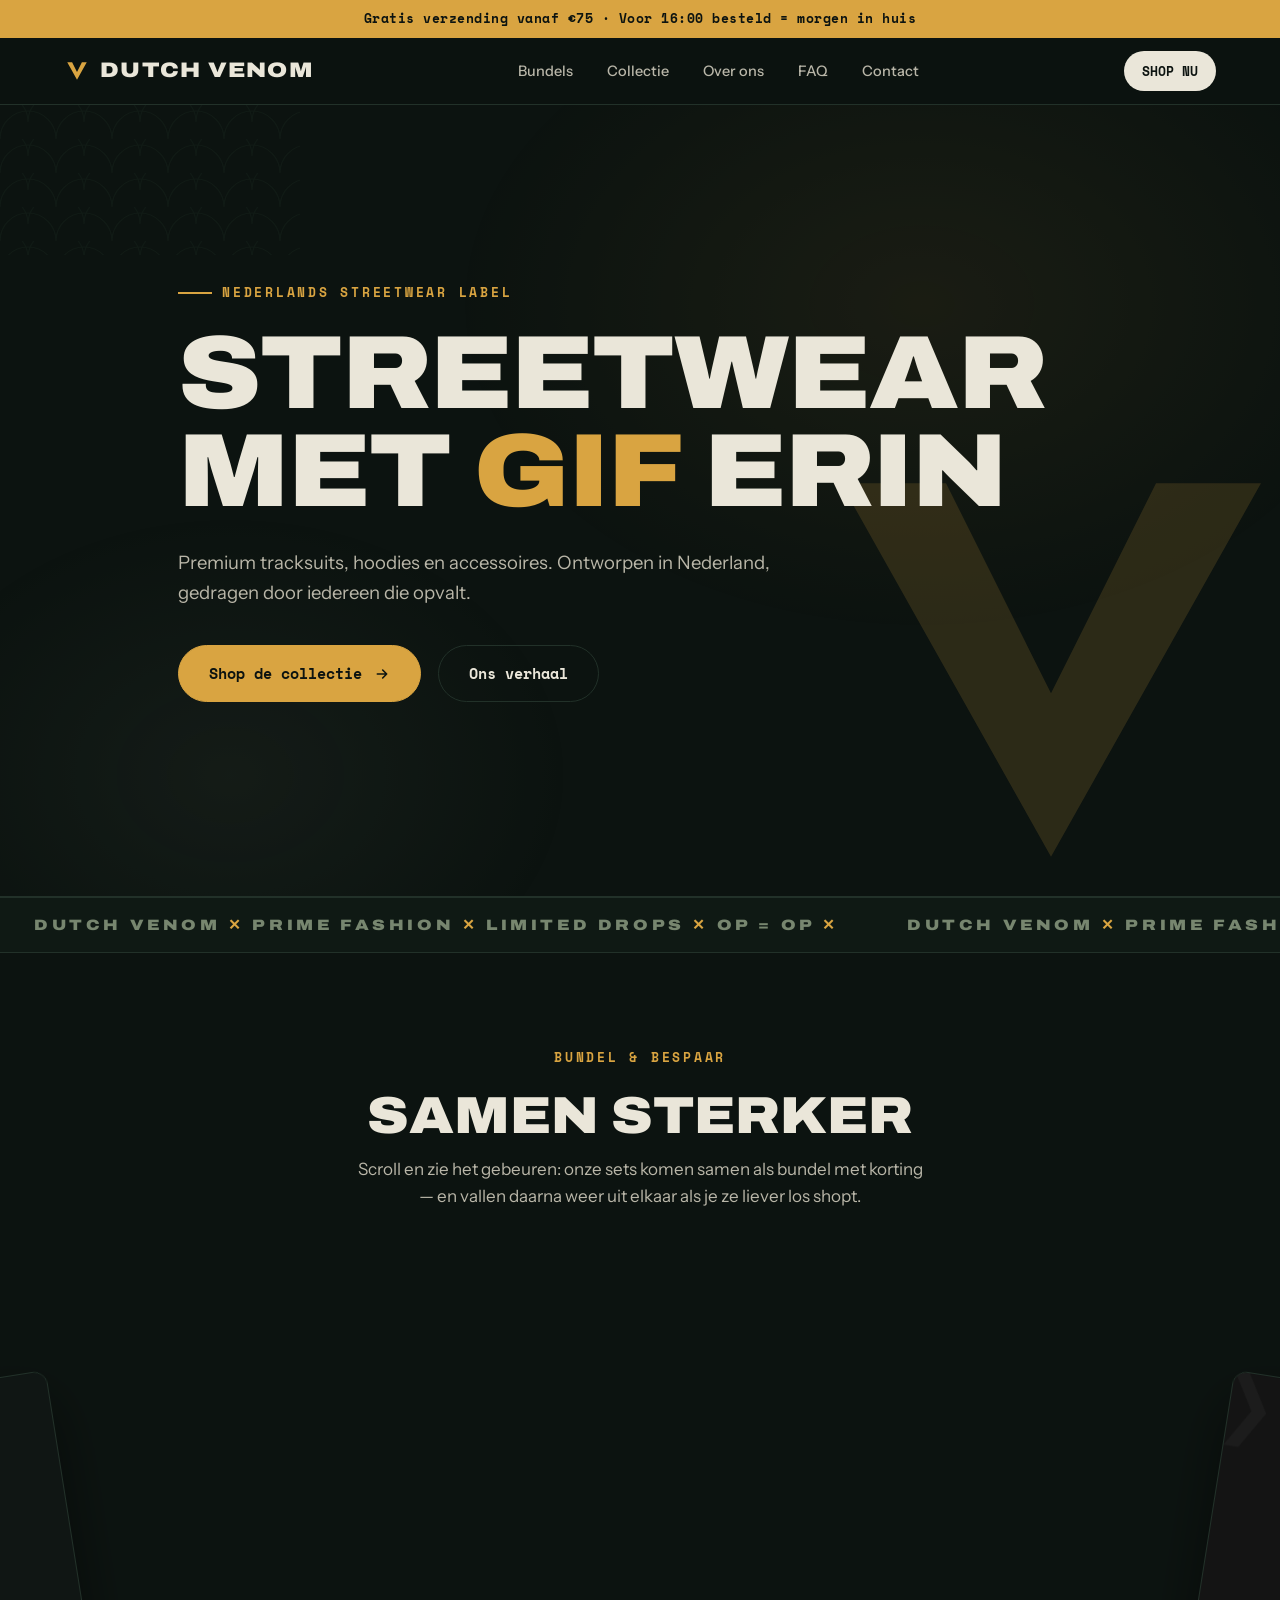
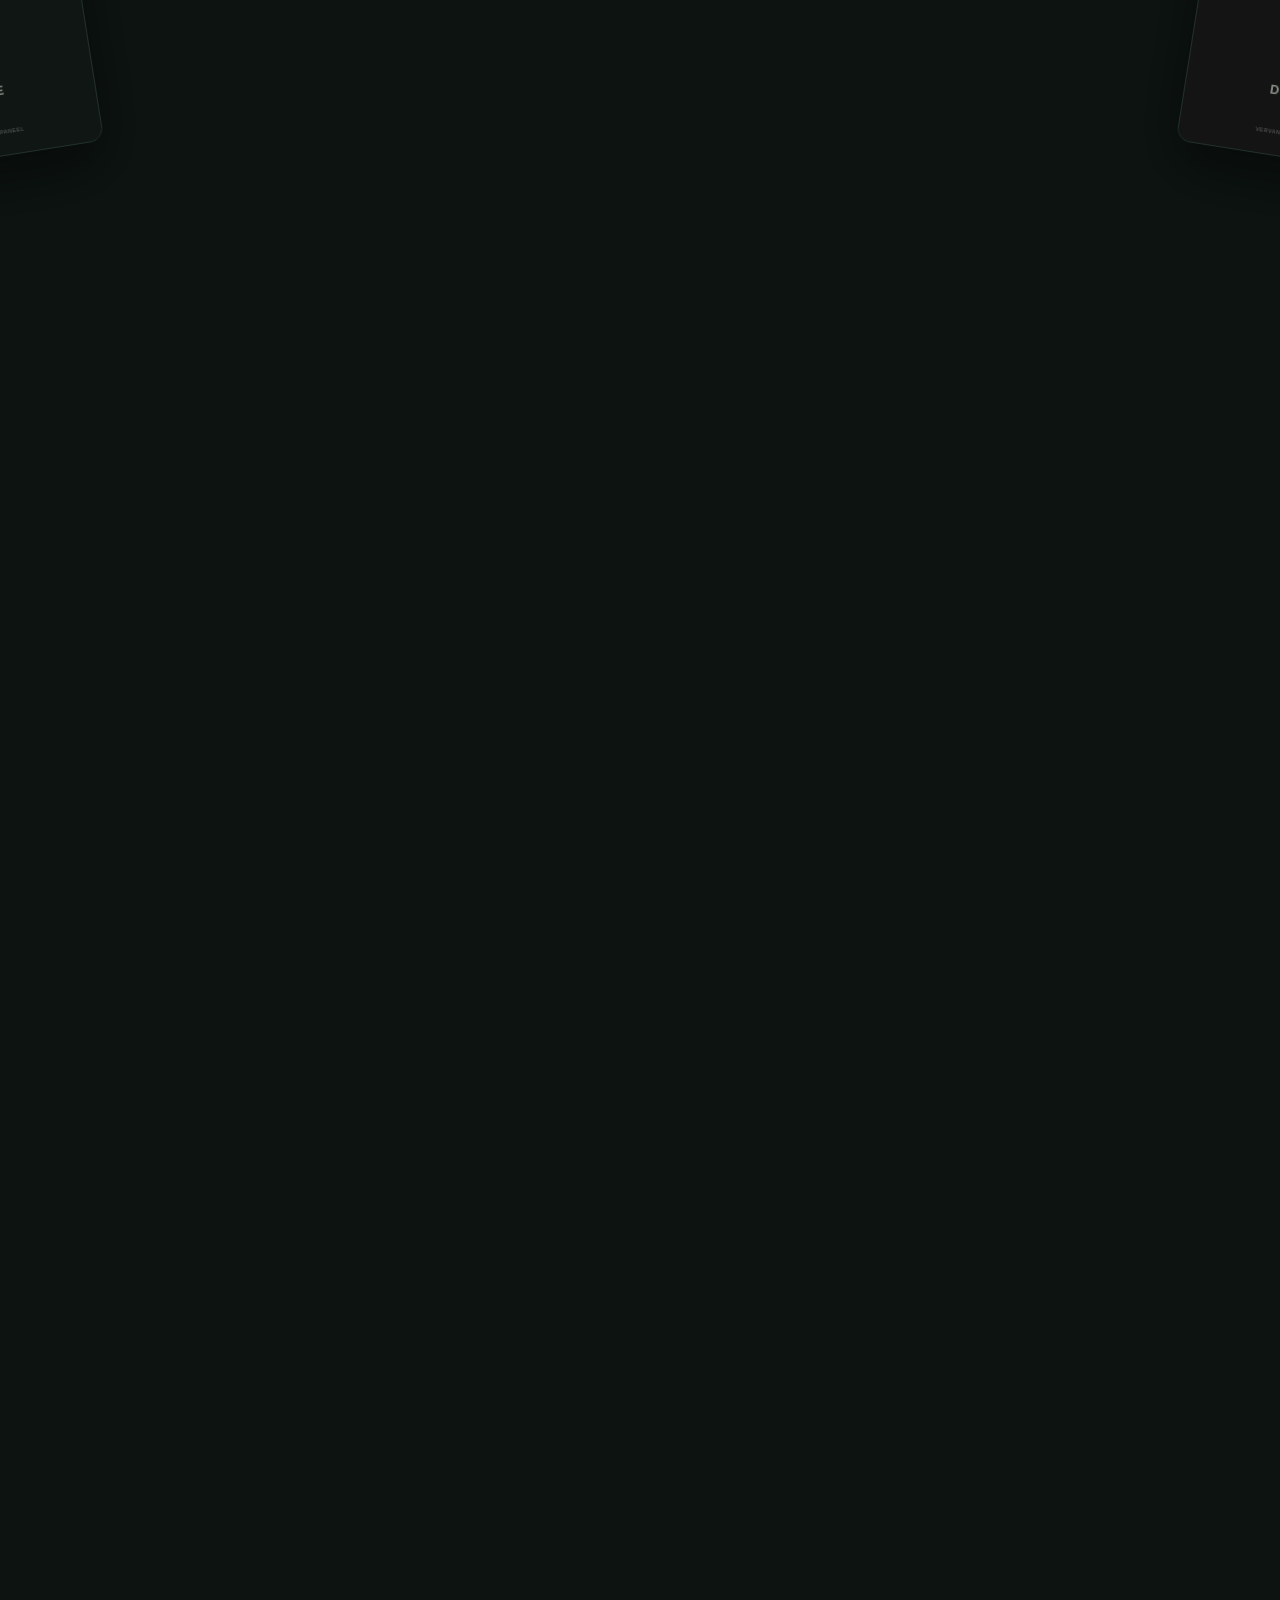
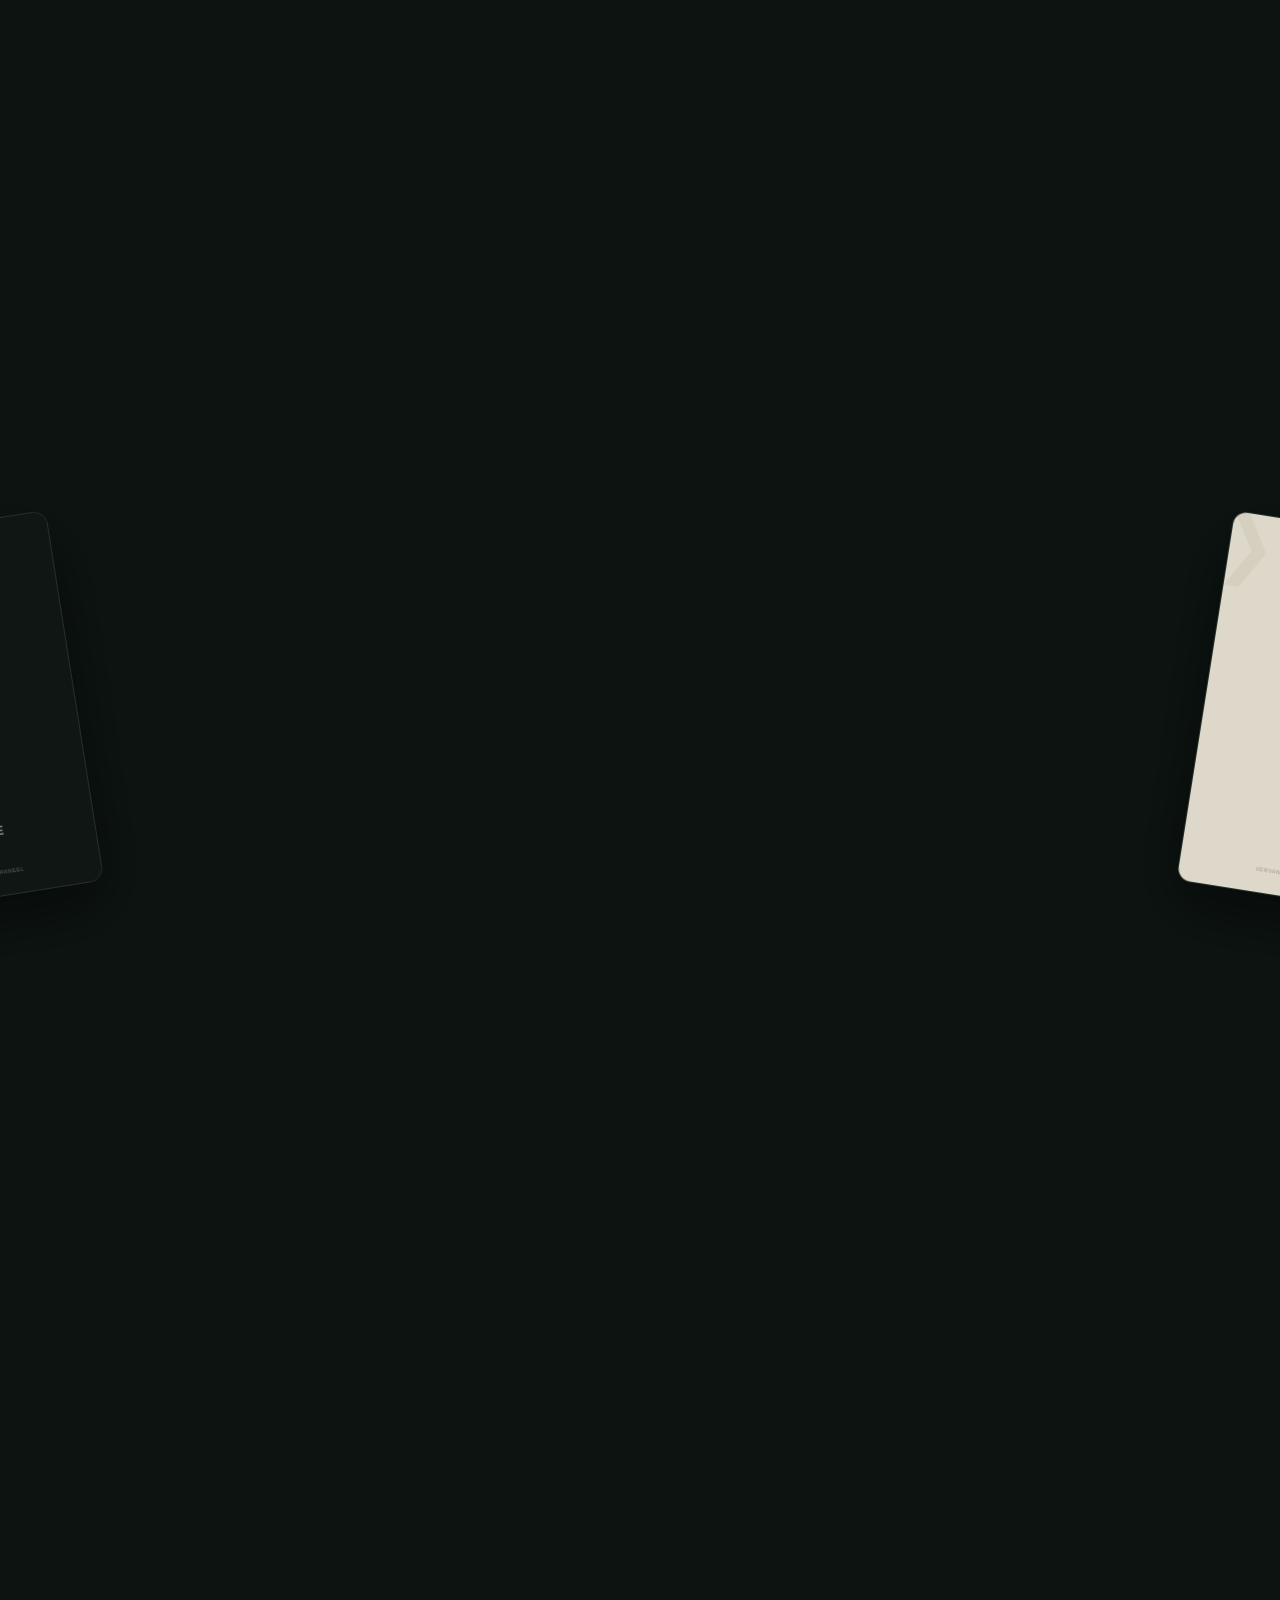
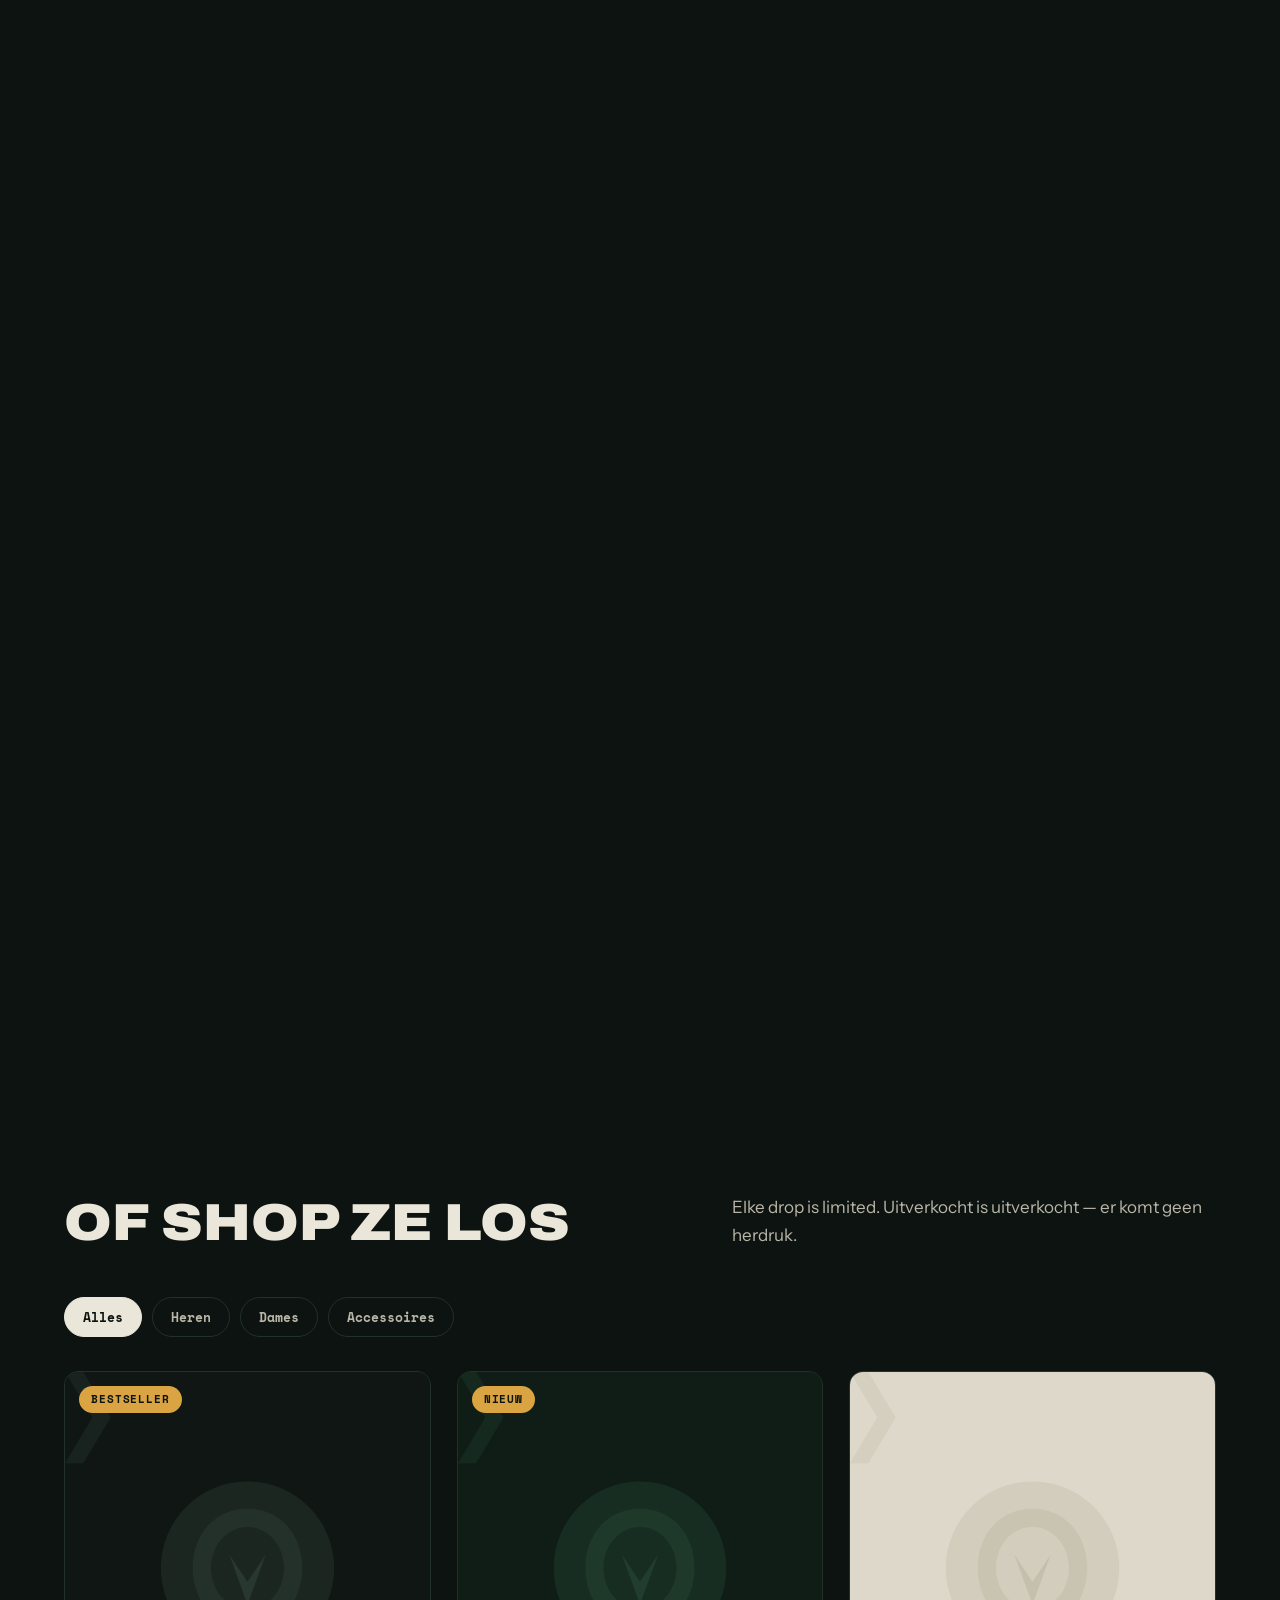
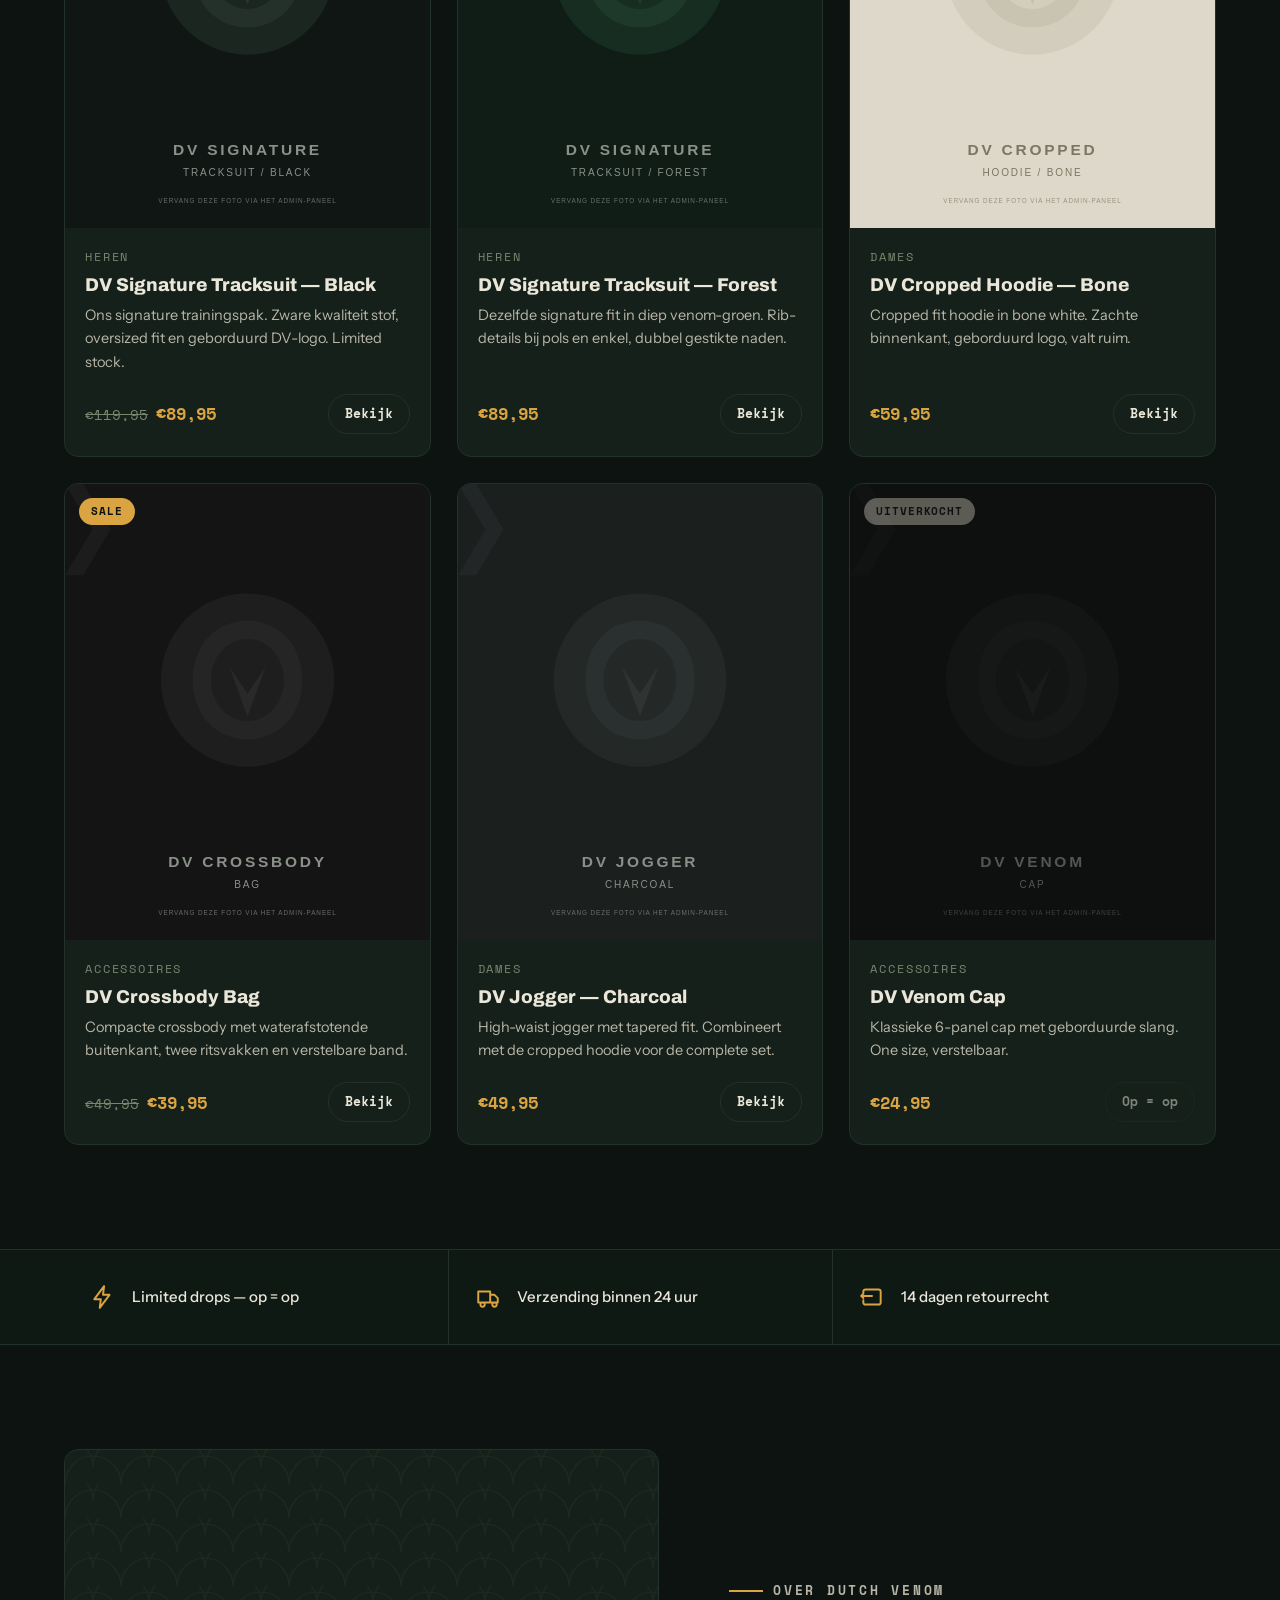
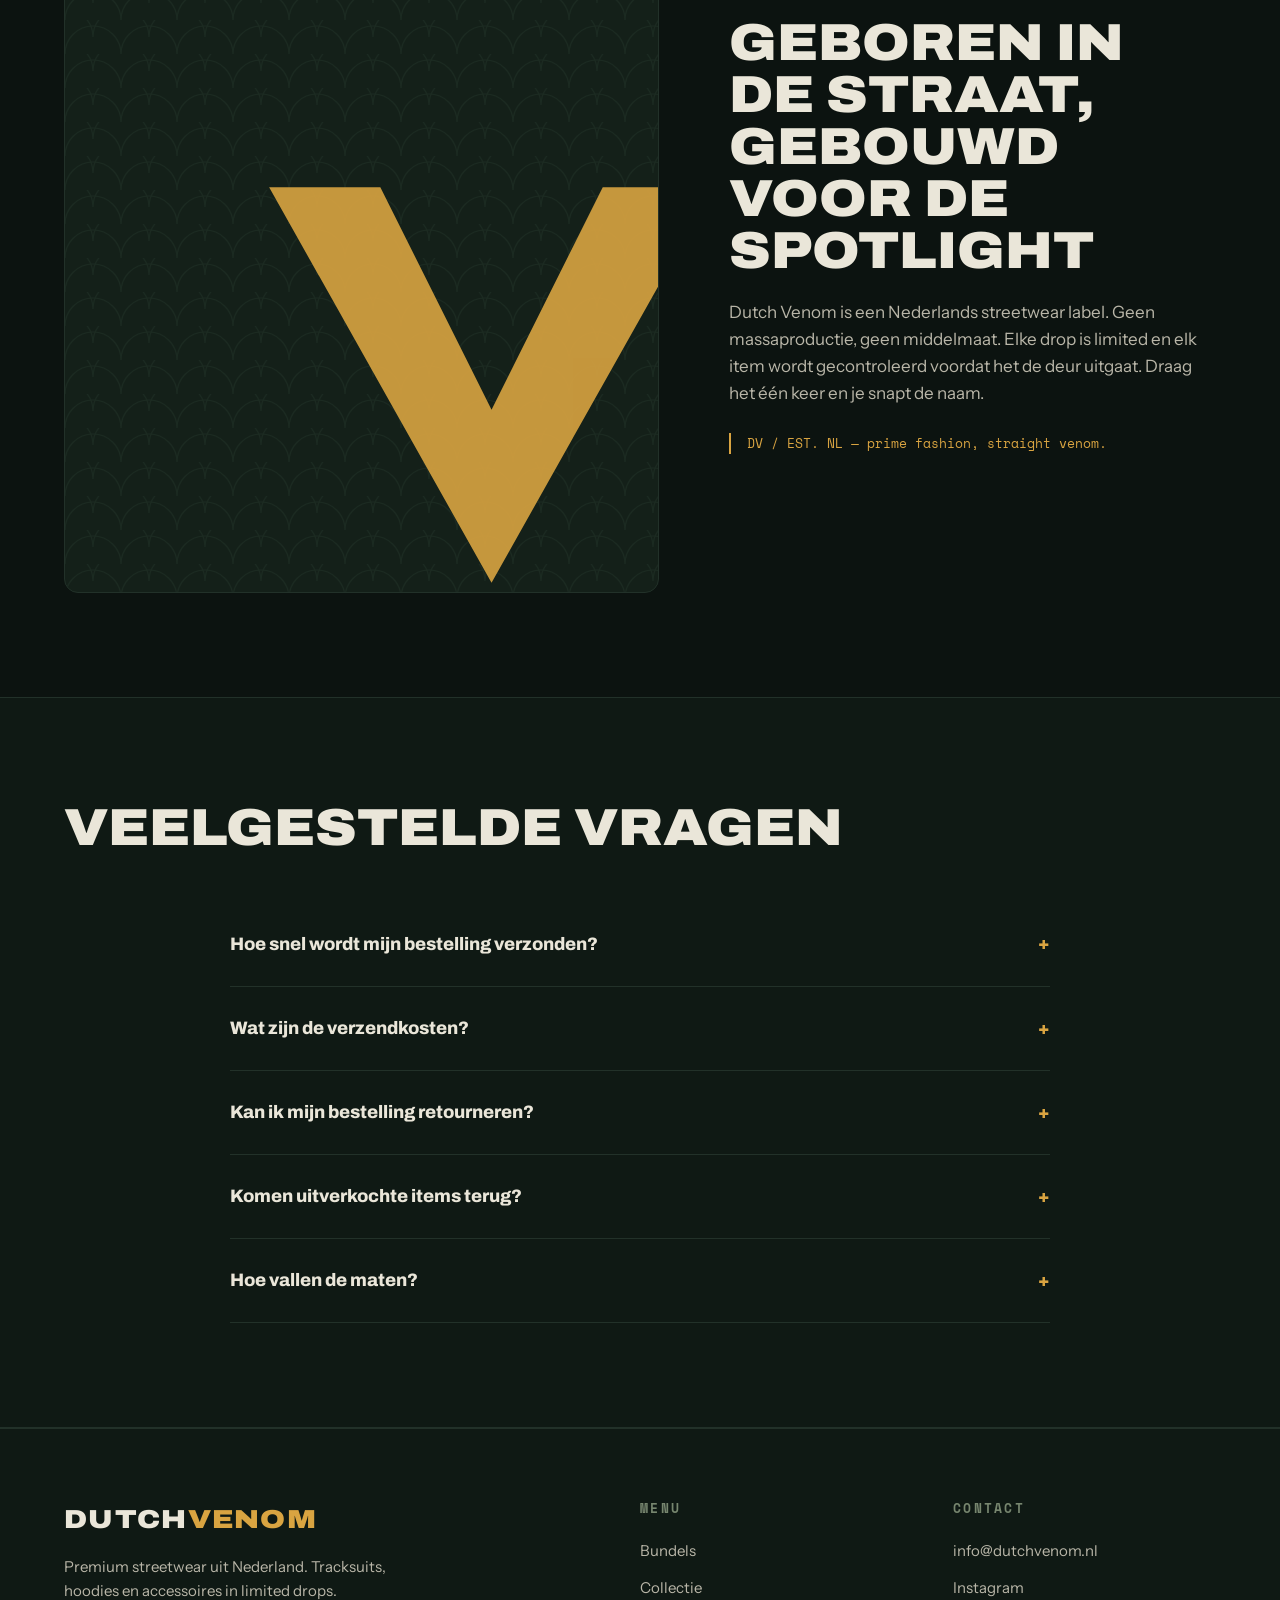
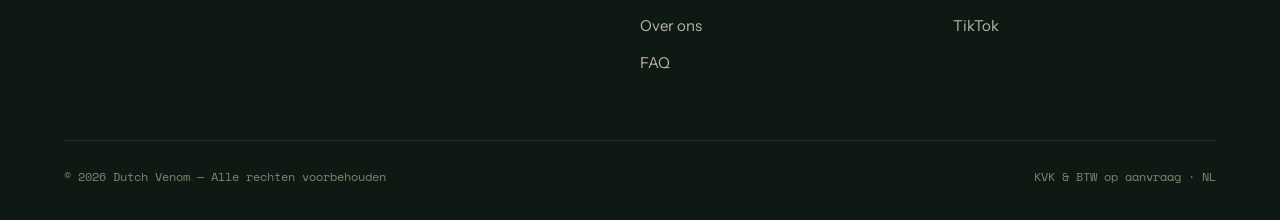
==== index.html @ f645005c "Add files via upload" ====
<!DOCTYPE html>
<html lang="nl">
<head>
  <meta charset="UTF-8">
  <meta name="viewport" content="width=device-width, initial-scale=1.0">

  <title>Dutch Venom | Premium Streetwear, Tracksuits & Hoodies uit Nederland</title>
  <meta name="description" content="Shop premium streetwear van Dutch Venom: tracksuits, hoodies, joggers en accessoires voor heren en dames. Limited drops, verzending binnen 24 uur, gratis vanaf €75.">
  <link rel="canonical" href="https://www.dutchvenom.nl/">
  <meta name="robots" content="index, follow">
  <meta name="theme-color" content="#0C1310">

  <meta property="og:type" content="website">
  <meta property="og:site_name" content="Dutch Venom">
  <meta property="og:title" content="Dutch Venom | Premium Streetwear uit Nederland">
  <meta property="og:description" content="Tracksuits, hoodies en accessoires. Limited drops, snelle verzending.">
  <meta property="og:url" content="https://www.dutchvenom.nl/">
  <meta property="og:image" content="https://www.dutchvenom.nl/images/og-image.jpg">
  <meta name="twitter:card" content="summary_large_image">

  <script type="application/ld+json">
  {
    "@context": "https://schema.org",
    "@type": "OnlineStore",
    "name": "Dutch Venom",
    "url": "https://www.dutchvenom.nl/",
    "logo": "https://www.dutchvenom.nl/images/og-image.jpg",
    "description": "Nederlands streetwear label: tracksuits, hoodies en accessoires in limited drops.",
    "areaServed": "NL"
  }
  </script>

  <link rel="preconnect" href="https://fonts.googleapis.com">
  <link rel="preconnect" href="https://fonts.gstatic.com" crossorigin>
  <link href="https://fonts.googleapis.com/css2?family=Archivo:wdth,wght@62..125,400..900&family=Instrument+Sans:wght@400;500;600&family=Space+Mono:wght@400;700&display=swap" rel="stylesheet">

  <style>
    :root{
      --nightscale:#0C1310;
      --serpent:#142019;
      --serpent-deep:#0F1914;
      --bone:#EAE6D9;
      --bone-dim:#B9B6A8;
      --moss:#77866F;
      --toxin:#D9A441;
      --line:#223129;
      --radius:14px;
      --wide:1200px;
    }
    *{margin:0;padding:0;box-sizing:border-box}
    html{scroll-behavior:smooth}
    body{
      background:var(--nightscale);
      color:var(--bone);
      font-family:"Instrument Sans",system-ui,sans-serif;
      font-size:17px;line-height:1.6;
      -webkit-font-smoothing:antialiased;
      overflow-x:hidden;
    }
    ::selection{background:var(--toxin);color:var(--nightscale)}
    img{max-width:100%;display:block}
    a{color:inherit}
    .wrap{max-width:var(--wide);margin:0 auto;padding:0 24px}
    .mono{font-family:"Space Mono",monospace}

    .announce{
      background:var(--toxin);color:var(--nightscale);
      font-family:"Space Mono",monospace;font-size:12.5px;font-weight:700;
      text-align:center;padding:9px 16px;letter-spacing:.04em;
    }

    header{
      position:sticky;top:0;z-index:50;
      background:rgba(12,19,16,.82);
      backdrop-filter:blur(14px);-webkit-backdrop-filter:blur(14px);
      border-bottom:1px solid var(--line);
    }
    .nav{display:flex;align-items:center;justify-content:space-between;height:66px}
    .logo{
      font-family:"Archivo",sans-serif;font-weight:900;font-stretch:118%;
      font-size:21px;letter-spacing:.06em;text-decoration:none;
      display:flex;align-items:center;gap:10px;
    }
    .logo svg,.logo img{width:26px;height:26px}
    .nav-links{display:flex;gap:34px;list-style:none}
    .nav-links a{
      text-decoration:none;font-size:14.5px;font-weight:500;color:var(--bone-dim);
      transition:color .2s;
    }
    .nav-links a:hover,.nav-links a:focus-visible{color:var(--toxin)}
    .nav-cta{
      font-family:"Space Mono",monospace;font-size:13px;font-weight:700;
      color:var(--nightscale);background:var(--bone);text-decoration:none;
      padding:10px 18px;border-radius:100px;transition:background .2s,transform .2s;
    }
    .nav-cta:hover{background:var(--toxin);transform:translateY(-1px)}
    .burger{display:none;background:none;border:1px solid var(--line);border-radius:8px;color:var(--bone);padding:8px 10px;font-size:18px;cursor:pointer}

    .hero{
      position:relative;min-height:88vh;display:flex;align-items:center;
      overflow:hidden;border-bottom:1px solid var(--line);
    }
    .hero-bg{
      position:absolute;inset:-12% 0;z-index:0;opacity:.5;
      background:
        radial-gradient(60% 55% at 72% 30%, rgba(217,164,65,.14), transparent 62%),
        radial-gradient(45% 45% at 18% 78%, rgba(119,134,111,.16), transparent 60%);
      will-change:transform;
    }
    .hero-scales{position:absolute;inset:0;z-index:0;opacity:.35}
    .hero-video{
      position:absolute;inset:0;width:100%;height:100%;object-fit:cover;z-index:0;
    }
    .hero-overlay{
      position:absolute;inset:0;z-index:1;
      background:linear-gradient(90deg, rgba(12,19,16,.88) 0%, rgba(12,19,16,.55) 55%, rgba(12,19,16,.25) 100%);
    }
    .hero.has-video .hero-scales,.hero.has-video .hero-bg{display:none}
    .hero-inner{position:relative;z-index:2;padding:96px 0 120px}
    .eyebrow{
      font-family:"Space Mono",monospace;font-size:12.5px;font-weight:700;
      letter-spacing:.22em;text-transform:uppercase;color:var(--toxin);
      display:inline-flex;align-items:center;gap:10px;margin-bottom:22px;
    }
    .eyebrow::before{content:"";width:34px;height:2px;background:var(--toxin)}
    h1{
      font-family:"Archivo",sans-serif;font-weight:900;font-stretch:112%;
      font-size:clamp(44px,8.2vw,104px);line-height:.95;letter-spacing:-.01em;
      text-transform:uppercase;max-width:12ch;
    }
    h1 .venom{color:var(--toxin);position:relative;white-space:nowrap}
    .hero-sub{max-width:52ch;color:var(--bone-dim);font-size:18.5px;margin:26px 0 38px}
    .btn{
      display:inline-flex;align-items:center;gap:12px;text-decoration:none;
      font-family:"Space Mono",monospace;font-weight:700;font-size:14.5px;
      background:var(--toxin);color:var(--nightscale);
      padding:16px 30px;border-radius:100px;border:1px solid var(--toxin);
      transition:transform .2s,box-shadow .2s;
    }
    .btn:hover{transform:translateY(-2px);box-shadow:0 10px 34px rgba(217,164,65,.28)}
    .btn.ghost{background:transparent;color:var(--bone);border-color:var(--line);margin-left:14px}
    .btn.ghost:hover{border-color:var(--toxin);color:var(--toxin);box-shadow:none}
    .hero-mark{
      position:absolute;right:-4vw;bottom:-6vh;z-index:1;
      width:min(46vw,560px);opacity:.16;pointer-events:none;will-change:transform;
    }

    .marquee{
      border-top:1px solid var(--line);border-bottom:1px solid var(--line);
      background:var(--serpent-deep);overflow:hidden;padding:15px 0;
    }
    .marquee-track{
      display:flex;gap:0;width:max-content;
      animation:slide 26s linear infinite;
    }
    .marquee span{
      font-family:"Archivo",sans-serif;font-weight:900;font-stretch:120%;
      font-size:15px;letter-spacing:.24em;text-transform:uppercase;
      color:var(--moss);padding:0 34px;white-space:nowrap;
    }
    .marquee span b{color:var(--toxin);font-weight:900}
    @keyframes slide{to{transform:translateX(-50%)}}

    section{padding:104px 0}
    .sec-head{display:flex;align-items:end;justify-content:space-between;gap:24px;margin-bottom:48px;flex-wrap:wrap}
    h2{
      font-family:"Archivo",sans-serif;font-weight:900;font-stretch:112%;
      font-size:clamp(30px,4.4vw,52px);line-height:1;text-transform:uppercase;
    }
    .sec-head p{color:var(--bone-dim);max-width:44ch}

    /* ---------- bundel-scenes (scroll-animatie) ---------- */
    .bundles-intro{padding:90px 0 0;text-align:center}
    .bundles-intro .eyebrow{justify-content:center}
    .bundles-intro .eyebrow::before{display:none}
    .bundle-scene{position:relative;height:260vh}
    .bundle-sticky{
      position:sticky;top:0;height:100vh;overflow:hidden;
      display:flex;align-items:center;justify-content:center;
    }
    .bundle-stage{position:relative;width:min(1100px,94vw);height:min(72vh,640px)}
    .b-card{
      position:absolute;top:6%;width:min(34%,300px);aspect-ratio:4/5;
      border-radius:var(--radius);overflow:hidden;border:1px solid var(--line);
      background:var(--serpent);box-shadow:0 24px 60px rgba(0,0,0,.45);
      will-change:transform;
    }
    .b-card img{width:100%;height:100%;object-fit:cover}
    .b-card.left{left:50%;margin-left:calc(-1 * min(34%,300px))}
    .b-card.right{left:50%}
    .b-plus{
      position:absolute;left:50%;top:32%;transform:translate(-50%,-50%);
      font-family:"Archivo",sans-serif;font-weight:900;font-size:56px;color:var(--toxin);
      opacity:0;will-change:opacity,transform;z-index:3;
      text-shadow:0 4px 24px rgba(0,0,0,.6);
    }
    .b-info{
      position:absolute;left:50%;bottom:0;transform:translateX(-50%) translateY(30px);
      width:min(560px,92%);text-align:center;opacity:0;will-change:opacity,transform;
    }
    .b-info .b-sub{font-family:"Space Mono",monospace;font-size:12px;letter-spacing:.2em;text-transform:uppercase;color:var(--moss);margin-bottom:8px}
    .b-info h3{font-family:"Archivo",sans-serif;font-weight:900;font-stretch:112%;font-size:clamp(26px,4vw,42px);text-transform:uppercase;line-height:1;margin-bottom:10px}
    .b-info .b-desc{color:var(--bone-dim);font-size:15.5px;margin-bottom:16px}
    .b-price{font-family:"Space Mono",monospace;font-weight:700;font-size:24px;color:var(--toxin);margin-bottom:8px}
    .b-price s{color:var(--moss);font-weight:400;font-size:16px;margin-right:10px}
    .b-badge{
      display:inline-block;font-family:"Space Mono",monospace;font-size:12px;font-weight:700;
      background:var(--toxin);color:var(--nightscale);padding:5px 14px;border-radius:100px;
      margin-bottom:16px;letter-spacing:.04em;
    }
    .b-hint{
      position:absolute;left:50%;bottom:4vh;transform:translateX(-50%);
      font-family:"Space Mono",monospace;font-size:11.5px;letter-spacing:.18em;
      text-transform:uppercase;color:var(--moss);opacity:.8;
    }
    body.no-scenes .bundle-scene{height:auto;padding:60px 0}
    body.no-scenes .bundle-sticky{position:static;height:auto;overflow:visible}
    body.no-scenes .bundle-stage{height:auto;display:grid;justify-items:center;gap:20px;padding:20px 0 40px}
    body.no-scenes .b-card{position:static;margin:0!important;width:min(70%,300px)}
    body.no-scenes .b-plus,body.no-scenes .b-info{position:static;opacity:1;transform:none}
    body.no-scenes .b-hint{display:none}
    @media (max-width:680px){
      .bundle-scene{height:230vh}
      .b-card{width:42%;top:10%}
      .b-card.left{margin-left:-42%}
      .b-plus{font-size:40px;top:34%}
    }

    .filters{display:flex;gap:10px;flex-wrap:wrap;margin-bottom:34px}
    .filters button{
      font-family:"Space Mono",monospace;font-size:13px;font-weight:700;cursor:pointer;
      background:transparent;color:var(--bone-dim);border:1px solid var(--line);
      padding:9px 18px;border-radius:100px;transition:all .2s;
    }
    .filters button:hover{border-color:var(--toxin);color:var(--toxin)}
    .filters button.active{background:var(--bone);color:var(--nightscale);border-color:var(--bone)}
    .grid{display:grid;grid-template-columns:repeat(3,1fr);gap:26px}
    .card{
      background:var(--serpent);border:1px solid var(--line);border-radius:var(--radius);
      overflow:hidden;display:flex;flex-direction:column;
      transition:transform .3s,border-color .3s;
    }
    .card:hover{transform:translateY(-6px);border-color:rgba(217,164,65,.5)}
    .card-img{position:relative;aspect-ratio:4/5;overflow:hidden;background:#0a0f0d}
    .card-img img,.card-img video{width:100%;height:100%;object-fit:cover;transition:transform .5s ease}
    .card:hover .card-img img,.card:hover .card-img video{transform:scale(1.045)}
    .badge{
      position:absolute;top:14px;left:14px;
      font-family:"Space Mono",monospace;font-size:11px;font-weight:700;letter-spacing:.08em;
      background:var(--toxin);color:var(--nightscale);padding:5px 12px;border-radius:100px;
      text-transform:uppercase;
    }
    .badge.out{background:var(--bone-dim)}
    .card-body{padding:20px 20px 22px;display:flex;flex-direction:column;gap:8px;flex:1}
    .card-cat{font-family:"Space Mono",monospace;font-size:11.5px;letter-spacing:.16em;text-transform:uppercase;color:var(--moss)}
    .card-title{font-family:"Archivo",sans-serif;font-weight:800;font-size:18.5px;line-height:1.2}
    .card-desc{font-size:14.5px;color:var(--bone-dim);flex:1}
    .card-foot{display:flex;align-items:center;justify-content:space-between;margin-top:12px}
    .price{font-family:"Space Mono",monospace;font-weight:700;font-size:17px;color:var(--toxin)}
    .price s{color:var(--moss);font-weight:400;font-size:13.5px;margin-right:8px}
    .card-btn{
      font-family:"Space Mono",monospace;font-size:12.5px;font-weight:700;text-decoration:none;
      color:var(--bone);border:1px solid var(--line);padding:9px 16px;border-radius:100px;
      transition:all .2s;
    }
    .card-btn:hover{background:var(--toxin);border-color:var(--toxin);color:var(--nightscale)}
    .card.sold .card-img img,.card.sold .card-img video{filter:grayscale(1);opacity:.55}

    .usps{border-top:1px solid var(--line);border-bottom:1px solid var(--line);background:var(--serpent-deep)}
    .usps .wrap{display:grid;grid-template-columns:repeat(3,1fr);gap:0}
    .usp{
      padding:34px 26px;display:flex;align-items:center;gap:16px;
      border-left:1px solid var(--line);
    }
    .usp:first-child{border-left:none}
    .usp svg{width:26px;height:26px;flex:none;color:var(--toxin)}
    .usp p{font-size:15px;font-weight:500}

    .about{display:grid;grid-template-columns:1.1fr .9fr;gap:70px;align-items:center}
    .about-visual{
      position:relative;aspect-ratio:4/5;border-radius:var(--radius);
      overflow:hidden;border:1px solid var(--line);background:var(--serpent);
    }
    .about-visual svg{position:absolute;inset:0;width:100%;height:100%}
    .about h2{margin-bottom:22px}
    .about p{color:var(--bone-dim);margin-bottom:16px}
    .about .mono-note{
      font-family:"Space Mono",monospace;font-size:13px;color:var(--toxin);
      border-left:2px solid var(--toxin);padding-left:16px;margin-top:26px;
    }

    .faq{max-width:820px;margin:0 auto}
    details{border-bottom:1px solid var(--line)}
    summary{
      cursor:pointer;list-style:none;padding:24px 0;
      font-family:"Archivo",sans-serif;font-weight:800;font-size:18px;
      display:flex;justify-content:space-between;align-items:center;gap:20px;
    }
    summary::-webkit-details-marker{display:none}
    summary::after{content:"+";font-family:"Space Mono",monospace;color:var(--toxin);font-size:22px;transition:transform .25s}
    details[open] summary::after{transform:rotate(45deg)}
    details p{color:var(--bone-dim);padding:0 0 24px;max-width:64ch}

    footer{border-top:1px solid var(--line);background:var(--serpent-deep);padding:70px 0 34px}
    .foot-grid{display:grid;grid-template-columns:2fr 1fr 1fr;gap:50px;margin-bottom:54px}
    .foot-grid h3{font-family:"Space Mono",monospace;font-size:12.5px;letter-spacing:.18em;text-transform:uppercase;color:var(--moss);margin-bottom:18px}
    .foot-grid ul{list-style:none}
    .foot-grid li{margin-bottom:10px}
    .foot-grid a{text-decoration:none;color:var(--bone-dim);font-size:15px;transition:color .2s}
    .foot-grid a:hover{color:var(--toxin)}
    .foot-brand{font-family:"Archivo",sans-serif;font-weight:900;font-stretch:118%;font-size:26px;letter-spacing:.05em;margin-bottom:14px}
    .foot-brand span{color:var(--toxin)}
    .foot-desc{color:var(--bone-dim);font-size:15px;max-width:36ch}
    .foot-bottom{
      border-top:1px solid var(--line);padding-top:26px;
      display:flex;justify-content:space-between;gap:16px;flex-wrap:wrap;
      font-family:"Space Mono",monospace;font-size:12px;color:var(--moss);
    }

    .reveal{opacity:0;transform:translateY(26px);transition:opacity .7s ease,transform .7s ease}
    .reveal.in{opacity:1;transform:none}

    a:focus-visible,button:focus-visible,summary:focus-visible{outline:2px solid var(--toxin);outline-offset:3px;border-radius:4px}
    @media (prefers-reduced-motion:reduce){
      *,*::before,*::after{animation:none!important;transition:none!important}
      html{scroll-behavior:auto}
      .reveal{opacity:1;transform:none}
    }

    @media (max-width:980px){
      .grid{grid-template-columns:repeat(2,1fr)}
      .about{grid-template-columns:1fr;gap:44px}
      .usps .wrap{grid-template-columns:1fr}
      .usp{border-left:none;border-top:1px solid var(--line)}
      .usp:first-child{border-top:none}
      .foot-grid{grid-template-columns:1fr 1fr}
    }
    @media (max-width:680px){
      .nav-links{
        display:none;position:absolute;top:66px;left:0;right:0;
        background:var(--nightscale);border-bottom:1px solid var(--line);
        flex-direction:column;gap:0;padding:10px 24px 20px;
      }
      .nav-links.open{display:flex}
      .nav-links li{padding:12px 0;border-bottom:1px solid var(--line)}
      .burger{display:block}
      .nav-cta{display:none}
      .grid{grid-template-columns:1fr}
      section{padding:72px 0}
      .btn.ghost{margin-left:0;margin-top:12px}
      .foot-grid{grid-template-columns:1fr}
    }
  </style>
</head>
<body>

  <div class="announce" id="announce">Gratis verzending vanaf €75 · Voor 16:00 besteld = morgen in huis</div>

  <header>
    <div class="wrap nav">
      <a class="logo" href="#top" aria-label="Dutch Venom home">
        <svg viewBox="0 0 24 24" fill="none" aria-hidden="true">
          <path d="M3 4l9 16L21 4h-4.5L12 13 7.5 4H3z" fill="#D9A441"/>
        </svg>
        <span id="brandName">DUTCH VENOM</span>
      </a>
      <nav aria-label="Hoofdmenu">
        <ul class="nav-links" id="navLinks">
          <li><a href="#bundels">Bundels</a></li>
          <li><a href="#collectie">Collectie</a></li>
          <li><a href="#over">Over ons</a></li>
          <li><a href="#faq">FAQ</a></li>
          <li><a href="#contact">Contact</a></li>
        </ul>
      </nav>
      <a class="nav-cta" href="#collectie">SHOP NU</a>
      <button class="burger" id="burger" aria-label="Menu openen" aria-expanded="false">☰</button>
    </div>
  </header>

  <main id="top">

    <!-- ================= HERO ================= -->
    <section class="hero" style="padding:0">
      <video class="hero-video" id="heroVideo" autoplay muted loop playsinline aria-hidden="true" hidden></video>
      <div class="hero-overlay" id="heroOverlay" aria-hidden="true" hidden></div>
      <div class="hero-bg" id="heroBg" aria-hidden="true"></div>
      <svg class="hero-scales" aria-hidden="true" preserveAspectRatio="xMidYMid slice">
        <defs>
          <pattern id="scales" width="56" height="34" patternUnits="userSpaceOnUse">
            <path d="M0 34a28 28 0 0 1 56 0" fill="none" stroke="#1B2A21" stroke-width="1.2"/>
            <path d="M-28 17a28 28 0 0 1 56 0M28 17a28 28 0 0 1 56 0" fill="none" stroke="#1B2A21" stroke-width="1.2"/>
          </pattern>
        </defs>
        <rect width="100%" height="100%" fill="url(#scales)"/>
      </svg>

      <div class="wrap hero-inner">
        <p class="eyebrow">Nederlands streetwear label</p>
        <h1 id="heroTitle">Streetwear met <span class="venom">gif</span> erin</h1>
        <p class="hero-sub" id="heroSub">Premium tracksuits, hoodies en accessoires. Ontworpen in Nederland, gedragen door iedereen die opvalt.</p>
        <div>
          <a class="btn" href="#collectie" id="heroBtn">Shop de collectie
            <svg width="16" height="16" viewBox="0 0 24 24" fill="none" aria-hidden="true"><path d="M5 12h14m-6-6 6 6-6 6" stroke="currentColor" stroke-width="2.4" stroke-linecap="round" stroke-linejoin="round"/></svg>
          </a>
          <a class="btn ghost" href="#over">Ons verhaal</a>
        </div>
      </div>

      <svg class="hero-mark" id="heroMark" viewBox="0 0 24 24" fill="none" aria-hidden="true">
        <path d="M3 4l9 16L21 4h-4.5L12 13 7.5 4H3z" fill="#D9A441"/>
      </svg>
    </section>

    <!-- ================= MARQUEE ================= -->
    <div class="marquee" aria-hidden="true">
      <div class="marquee-track" id="marqueeTrack">
        <span>Dutch Venom <b>✕</b> Prime Fashion <b>✕</b> Limited Drops <b>✕</b> Op = Op <b>✕</b></span>
        <span>Dutch Venom <b>✕</b> Prime Fashion <b>✕</b> Limited Drops <b>✕</b> Op = Op <b>✕</b></span>
      </div>
    </div>

    <!-- ================= BUNDELS (scroll-verhaal) ================= -->
    <section id="bundels" style="padding:0">
      <div class="bundles-intro wrap">
        <p class="eyebrow">Bundel &amp; bespaar</p>
        <h2>Samen sterker</h2>
        <p style="color:var(--bone-dim);max-width:52ch;margin:14px auto 0">Scroll en zie het gebeuren: onze sets komen samen als bundel met korting — en vallen daarna weer uit elkaar als je ze liever los shopt.</p>
      </div>
      <div id="bundleScenes"></div>
    </section>

    <!-- ================= COLLECTIE ================= -->
    <section id="collectie">
      <div class="wrap">
        <div class="sec-head reveal">
          <h2>Of shop ze los</h2>
          <p>Elke drop is limited. Uitverkocht is uitverkocht — er komt geen herdruk.</p>
        </div>
        <div class="filters reveal" id="filters" role="group" aria-label="Filter op categorie">
          <button class="active" data-cat="alles">Alles</button>
        </div>
        <div class="grid" id="productGrid" aria-live="polite"></div>
      </div>
    </section>

    <!-- ================= USP ================= -->
    <div class="usps">
      <div class="wrap">
        <div class="usp reveal">
          <svg viewBox="0 0 24 24" fill="none" aria-hidden="true"><path d="M13 2 4 14h6l-1 8 9-12h-6l1-8z" stroke="currentColor" stroke-width="1.8" stroke-linejoin="round"/></svg>
          <p id="usp1">Limited drops — op = op</p>
        </div>
        <div class="usp reveal">
          <svg viewBox="0 0 24 24" fill="none" aria-hidden="true"><path d="M3 7h11v10H3zM14 10h4l3 3v4h-7zM7 21a2 2 0 1 0 0-4 2 2 0 0 0 0 4zm11 0a2 2 0 1 0 0-4 2 2 0 0 0 0 4z" stroke="currentColor" stroke-width="1.8" stroke-linejoin="round"/></svg>
          <p id="usp2">Verzending binnen 24 uur</p>
        </div>
        <div class="usp reveal">
          <svg viewBox="0 0 24 24" fill="none" aria-hidden="true"><path d="M4 9V7a2 2 0 0 1 2-2h12a2 2 0 0 1 2 2v10a2 2 0 0 1-2 2H6a2 2 0 0 1-2-2v-2m0-6-2 2 2 2m-2-2h10" stroke="currentColor" stroke-width="1.8" stroke-linecap="round" stroke-linejoin="round"/></svg>
          <p id="usp3">14 dagen retourrecht</p>
        </div>
      </div>
    </div>

    <!-- ================= OVER ================= -->
    <section id="over">
      <div class="wrap about">
        <div class="about-visual reveal" aria-hidden="true">
          <svg preserveAspectRatio="xMidYMid slice">
            <rect width="100%" height="100%" fill="url(#scales)"/>
          </svg>
          <svg viewBox="0 0 24 24" fill="none" style="position:absolute;inset:22%;opacity:.9">
            <path d="M3 4l9 16L21 4h-4.5L12 13 7.5 4H3z" fill="#D9A441"/>
          </svg>
        </div>
        <div class="reveal">
          <p class="eyebrow">Over Dutch Venom</p>
          <h2 id="overTitel">Geboren in de straat, gebouwd voor de spotlight</h2>
          <p id="overTekst">Dutch Venom is een Nederlands streetwear label. Geen massaproductie, geen middelmaat. Elke drop is limited en elk item wordt gecontroleerd voordat het de deur uitgaat. Draag het één keer en je snapt de naam.</p>
          <p class="mono-note">DV / EST. NL — prime fashion, straight venom.</p>
        </div>
      </div>
    </section>

    <!-- ================= FAQ ================= -->
    <section id="faq" style="background:var(--serpent-deep);border-top:1px solid var(--line);border-bottom:1px solid var(--line)">
      <div class="wrap">
        <div class="sec-head reveal"><h2>Veelgestelde vragen</h2></div>
        <div class="faq reveal">
          <details>
            <summary>Hoe snel wordt mijn bestelling verzonden?</summary>
            <p>Bestellingen die voor 16:00 binnenkomen worden dezelfde dag verzonden. Binnen Nederland heb je je pakket meestal de volgende werkdag in huis.</p>
          </details>
          <details>
            <summary>Wat zijn de verzendkosten?</summary>
            <p>Verzending binnen Nederland is gratis vanaf €75. Daaronder betaal je €4,95. We verzenden ook naar België.</p>
          </details>
          <details>
            <summary>Kan ik mijn bestelling retourneren?</summary>
            <p>Ja, je hebt 14 dagen retourrecht. Items moeten ongedragen zijn en de labels moeten er nog aan zitten. Mail ons en we regelen het.</p>
          </details>
          <details>
            <summary>Komen uitverkochte items terug?</summary>
            <p>Nee. Onze drops zijn limited: als een item uitverkocht is, komt het niet terug. Volg ons op Instagram om nieuwe drops niet te missen.</p>
          </details>
          <details>
            <summary>Hoe vallen de maten?</summary>
            <p>Onze tracksuits en hoodies hebben een oversized fit. Wil je het strakker? Bestel dan een maat kleiner. Bij elk product staat een maatadvies.</p>
          </details>
        </div>
      </div>
    </section>

    <!-- ================= CONTACT / FOOTER ================= -->
    <footer id="contact">
      <div class="wrap">
        <div class="foot-grid">
          <div>
            <p class="foot-brand">DUTCH<span>VENOM</span></p>
            <p class="foot-desc" id="footDesc">Premium streetwear uit Nederland. Tracksuits, hoodies en accessoires in limited drops.</p>
          </div>
          <div>
            <h3>Menu</h3>
            <ul>
              <li><a href="#bundels">Bundels</a></li>
              <li><a href="#collectie">Collectie</a></li>
              <li><a href="#over">Over ons</a></li>
              <li><a href="#faq">FAQ</a></li>
            </ul>
          </div>
          <div>
            <h3>Contact</h3>
            <ul>
              <li><a href="mailto:info@dutchvenom.nl" id="footEmail">info@dutchvenom.nl</a></li>
              <li><a href="https://instagram.com/dutchvenom" id="footInsta" rel="noopener" target="_blank">Instagram</a></li>
              <li><a href="https://tiktok.com/@dutchvenom" id="footTiktok" rel="noopener" target="_blank">TikTok</a></li>
            </ul>
          </div>
        </div>
        <div class="foot-bottom">
          <span>© <span id="year"></span> Dutch Venom — Alle rechten voorbehouden</span>
          <span>KVK &amp; BTW op aanvraag · NL</span>
        </div>
      </div>
    </footer>
  </main>

  <script>
  (function(){
    "use strict";
    document.getElementById("year").textContent = new Date().getFullYear();

    var burger = document.getElementById("burger");
    var navLinks = document.getElementById("navLinks");
    burger.addEventListener("click", function(){
      var open = navLinks.classList.toggle("open");
      burger.setAttribute("aria-expanded", open ? "true" : "false");
    });
    navLinks.addEventListener("click", function(e){
      if(e.target.tagName === "A") navLinks.classList.remove("open");
    });

    var reduced = window.matchMedia("(prefers-reduced-motion: reduce)").matches;
    var io = new IntersectionObserver(function(entries){
      entries.forEach(function(en){
        if(en.isIntersecting){ en.target.classList.add("in"); io.unobserve(en.target); }
      });
    }, {threshold:.12});
    function observeReveals(scope){
      (scope||document).querySelectorAll(".reveal:not(.in)").forEach(function(el){ io.observe(el); });
    }
    observeReveals();

    if(!reduced){
      var heroBg = document.getElementById("heroBg");
      var heroMark = document.getElementById("heroMark");
      window.addEventListener("scroll", function(){
        var y = window.scrollY;
        if(y < 900){
          heroBg.style.transform = "translateY(" + (y * .18) + "px)";
          heroMark.style.transform = "translateY(" + (y * -.10) + "px) rotate(" + (y * .01) + "deg)";
        }
      }, {passive:true});
    }

    var FALLBACK_PRODUCTS = {products:[
      {naam:"DV Signature Tracksuit — Black",categorie:"Heren",prijs:89.95,oude_prijs:119.95,afbeelding:"/images/product-1.svg",alt_tekst:"Zwart Dutch Venom trainingspak",beschrijving:"Ons signature trainingspak. Zware kwaliteit, oversized fit, geborduurd DV-logo.",badge:"Bestseller",uitverkocht:false,link:"#"},
      {naam:"DV Cropped Hoodie — Bone",categorie:"Dames",prijs:59.95,oude_prijs:null,afbeelding:"/images/product-3.svg",alt_tekst:"Cropped hoodie in bone white",beschrijving:"Cropped fit hoodie in bone white. Zachte binnenkant, geborduurd logo.",badge:"",uitverkocht:false,link:"#"}
    ]};

    function euro(n){
      return "€" + Number(n).toFixed(2).replace(".", ",");
    }

    function renderProducts(data){
      var products = (data && data.products) || [];
      var grid = document.getElementById("productGrid");
      var filterBox = document.getElementById("filters");

      var cats = [];
      products.forEach(function(p){
        if(p.categorie && cats.indexOf(p.categorie) === -1) cats.push(p.categorie);
      });
      cats.forEach(function(c){
        var b = document.createElement("button");
        b.textContent = c; b.dataset.cat = c;
        filterBox.appendChild(b);
      });
      filterBox.addEventListener("click", function(e){
        if(e.target.tagName !== "BUTTON") return;
        filterBox.querySelectorAll("button").forEach(function(b){ b.classList.remove("active"); });
        e.target.classList.add("active");
        draw(e.target.dataset.cat);
      });

      function draw(cat){
        grid.innerHTML = "";
        products.forEach(function(p, i){
          if(cat && cat !== "alles" && p.categorie !== cat) return;
          var card = document.createElement("article");
          card.className = "card reveal" + (p.uitverkocht ? " sold" : "");
          card.style.transitionDelay = (i % 3) * 70 + "ms";

          var badgeHtml = "";
          if(p.uitverkocht){ badgeHtml = '<span class="badge out">Uitverkocht</span>'; }
          else if(p.badge){ badgeHtml = '<span class="badge"></span>'; }

          var hasVideo = p.video && !reduced;
          var mediaHtml = hasVideo
            ? '<video autoplay muted loop playsinline preload="metadata"></video>'
            : '<img loading="lazy" width="800" height="1000">';
          card.innerHTML =
            '<div class="card-img">' + badgeHtml + mediaHtml + '</div>' +
            '<div class="card-body">' +
              '<p class="card-cat"></p>' +
              '<h3 class="card-title"></h3>' +
              '<p class="card-desc"></p>' +
              '<div class="card-foot">' +
                '<p class="price"></p>' +
                '<a class="card-btn" target="_blank" rel="noopener"></a>' +
              '</div>' +
            '</div>';

          /* veilig invullen (geen HTML-injectie vanuit CMS-velden) */
          if(hasVideo){
            var vid = card.querySelector("video");
            vid.src = p.video;
            if(p.afbeelding) vid.poster = p.afbeelding;
            vid.setAttribute("aria-label", p.alt_tekst || p.naam || "");
          } else {
            var img = card.querySelector("img");
            img.src = p.afbeelding || "";
            img.alt = p.alt_tekst || p.naam || "";
          }
          if(p.badge && !p.uitverkocht) card.querySelector(".badge").textContent = p.badge;
          card.querySelector(".card-cat").textContent = p.categorie || "";
          card.querySelector(".card-title").textContent = p.naam || "";
          card.querySelector(".card-desc").textContent = p.beschrijving || "";
          var priceEl = card.querySelector(".price");
          if(p.oude_prijs){
            var s = document.createElement("s"); s.textContent = euro(p.oude_prijs);
            priceEl.appendChild(s);
          }
          priceEl.appendChild(document.createTextNode(euro(p.prijs)));
          var a = card.querySelector(".card-btn");
          if(p.uitverkocht){ a.textContent = "Op = op"; a.removeAttribute("href"); a.style.opacity=".5"; a.style.pointerEvents="none"; }
          else { a.textContent = "Bekijk"; a.href = p.link || "#"; }

          grid.appendChild(card);
        });
        observeReveals(grid);
      }
      draw("alles");

      try{
        var ld = {
          "@context":"https://schema.org","@type":"ItemList",
          "itemListElement": products.map(function(p, i){
            return {"@type":"ListItem","position":i+1,"item":{
              "@type":"Product","name":p.naam,"description":p.beschrijving,
              "image":"https://www.dutchvenom.nl"+(p.afbeelding||""),
              "offers":{"@type":"Offer","priceCurrency":"EUR","price":String(p.prijs),
                "availability": p.uitverkocht ? "https://schema.org/OutOfStock" : "https://schema.org/InStock"}
            }};
          })
        };
        var tag = document.createElement("script");
        tag.type = "application/ld+json";
        tag.textContent = JSON.stringify(ld);
        document.head.appendChild(tag);
      }catch(e){}
    }

    /* ---------- bundel-scenes: samen komen → korting tonen → uit elkaar vallen ---------- */
    function smooth(p, a, b){
      var t = Math.min(1, Math.max(0, (p - a) / (b - a)));
      return t * t * (3 - 2 * t);
    }
    function renderBundles(data){
      var bundels = ((data && data.bundels) || []).filter(function(b){ return b.actief !== false; });
      var host = document.getElementById("bundleScenes");
      if(!bundels.length){ document.getElementById("bundels").style.display = "none"; return; }
      if(reduced) document.body.classList.add("no-scenes");

      var scenes = [];
      bundels.forEach(function(b, idx){
        var scene = document.createElement("div");
        scene.className = "bundle-scene";
        scene.innerHTML =
          '<div class="bundle-sticky"><div class="bundle-stage">' +
            '<div class="b-card left"><img loading="lazy"></div>' +
            '<div class="b-plus" aria-hidden="true">+</div>' +
            '<div class="b-card right"><img loading="lazy"></div>' +
            '<div class="b-info">' +
              '<p class="b-sub"></p><h3></h3><p class="b-desc"></p>' +
              '<p class="b-price"></p><span class="b-badge"></span><br>' +
              '<a class="btn" target="_blank" rel="noopener"></a>' +
            '</div>' +
            '<p class="b-hint">' + (idx === bundels.length - 1 ? "Scroll door — of shop ze los ↓" : "Blijf scrollen ↓") + '</p>' +
          '</div></div>';

        var imgs = scene.querySelectorAll("img");
        imgs[0].src = b.foto_links || ""; imgs[0].alt = b.alt_links || b.naam || "";
        imgs[1].src = b.foto_rechts || ""; imgs[1].alt = b.alt_rechts || b.naam || "";
        scene.querySelector(".b-sub").textContent = b.ondertitel || "";
        scene.querySelector("h3").textContent = b.naam || "";
        scene.querySelector(".b-desc").textContent = b.beschrijving || "";
        var priceEl = scene.querySelector(".b-price");
        if(b.losse_prijs){ var s = document.createElement("s"); s.textContent = euro(b.losse_prijs); priceEl.appendChild(s); }
        priceEl.appendChild(document.createTextNode(euro(b.bundelprijs)));
        var badgeEl = scene.querySelector(".b-badge");
        if(b.badge) badgeEl.textContent = b.badge; else badgeEl.style.display = "none";
        var a = scene.querySelector(".btn");
        a.textContent = b.knop_tekst || "Pak deze bundel";
        a.href = b.link || "#";

        host.appendChild(scene);
        scenes.push({
          el: scene,
          left: scene.querySelector(".b-card.left"),
          right: scene.querySelector(".b-card.right"),
          plus: scene.querySelector(".b-plus"),
          info: scene.querySelector(".b-info"),
          hint: scene.querySelector(".b-hint")
        });
      });

      if(reduced) return;

      var ticking = false;
      function update(){
        ticking = false;
        var vh = window.innerHeight;
        scenes.forEach(function(sc){
          var r = sc.el.getBoundingClientRect();
          var total = r.height - vh;
          if(total <= 0) return;
          var p = Math.min(1, Math.max(0, -r.top / total));
          if(r.bottom < -50 || r.top > vh + 50) return;

          var converge = smooth(p, .02, .40);
          var sep = smooth(p, .74, .98);
          var spread = 44 * (1 - converge + sep) - 2.5 * converge * (1 - sep);
          var rot = 9 * (1 - converge + sep);
          var lift = 12 * (1 - converge + sep);
          sc.left.style.transform  = "translateX(" + (-spread) + "vw) translateY(" + lift + "px) rotate(" + (-rot) + "deg)";
          sc.right.style.transform = "translateX(" + spread + "vw) translateY(" + lift + "px) rotate(" + rot + "deg)";

          var plusO = Math.min(smooth(p, .28, .40), 1 - smooth(p, .72, .80));
          sc.plus.style.opacity = plusO;
          sc.plus.style.transform = "translate(-50%,-50%) scale(" + (0.6 + 0.4 * plusO) + ")";

          var infoO = Math.min(smooth(p, .40, .54), 1 - smooth(p, .74, .88));
          sc.info.style.opacity = infoO;
          sc.info.style.transform = "translateX(-50%) translateY(" + (30 * (1 - infoO)) + "px)";
          sc.info.style.pointerEvents = infoO > .5 ? "auto" : "none";

          sc.hint.style.opacity = p > .55 && p < .8 ? .8 : (p < .15 ? .8 : 0);
        });
      }
      window.addEventListener("scroll", function(){
        if(!ticking){ ticking = true; requestAnimationFrame(update); }
      }, {passive:true});
      window.addEventListener("resize", update);
      update();
    }

    function applySite(s){
      if(!s) return;
      function set(id, val){ var el = document.getElementById(id); if(el && val) el.textContent = val; }
      set("announce", s.aankondiging);
      set("brandName", s.merk);
      if(s.logo){
        var logoLink = document.querySelector(".logo");
        var oldSvg = logoLink.querySelector("svg");
        var logoImg = document.createElement("img");
        logoImg.src = s.logo;
        logoImg.alt = (s.merk || "Dutch Venom") + " logo";
        logoImg.style.height = "30px";
        logoImg.style.width = "auto";
        logoLink.replaceChild(logoImg, oldSvg);
      }
      set("heroSub", s.hero_subtitel);
      set("overTitel", s.over_titel);
      set("overTekst", s.over_tekst);
      set("usp1", s.usp_1); set("usp2", s.usp_2); set("usp3", s.usp_3);
      set("footEmail", s.email);
      if(s.hero_titel){
        var h = document.getElementById("heroTitle");
        h.textContent = "";
        var parts = s.hero_titel.split(/\b(gif|venom)\b/i);
        parts.forEach(function(part){
          if(/^(gif|venom)$/i.test(part)){
            var sp = document.createElement("span"); sp.className = "venom"; sp.textContent = part;
            h.appendChild(sp);
          } else { h.appendChild(document.createTextNode(part)); }
        });
      }
      var btn = document.getElementById("heroBtn");
      if(s.hero_knop_tekst) btn.childNodes[0].textContent = s.hero_knop_tekst + " ";
      if(s.email){ document.getElementById("footEmail").href = "mailto:" + s.email; }
      if(s.instagram){ document.getElementById("footInsta").href = s.instagram; }
      if(s.tiktok){ document.getElementById("footTiktok").href = s.tiktok; }
      if(s.seo_titel) document.title = s.seo_titel;
      if(s.seo_beschrijving){
        var m = document.querySelector('meta[name="description"]');
        if(m) m.setAttribute("content", s.seo_beschrijving);
      }
      if(s.hero_video && !reduced){
        var hv = document.getElementById("heroVideo");
        var ho = document.getElementById("heroOverlay");
        hv.src = s.hero_video;
        hv.hidden = false; ho.hidden = false;
        document.querySelector(".hero").classList.add("has-video");
        hv.play().catch(function(){});
      }
    }

    fetch("/content/bundles.json").then(function(r){ return r.json(); })
      .then(renderBundles)
      .catch(function(){ document.getElementById("bundels").style.display = "none"; });

    fetch("/content/products.json").then(function(r){ return r.json(); })
      .then(renderProducts)
      .catch(function(){ renderProducts(FALLBACK_PRODUCTS); });

    fetch("/content/site.json").then(function(r){ return r.json(); })
      .then(applySite)
      .catch(function(){});
  })();
  </script>
</body>
</html>
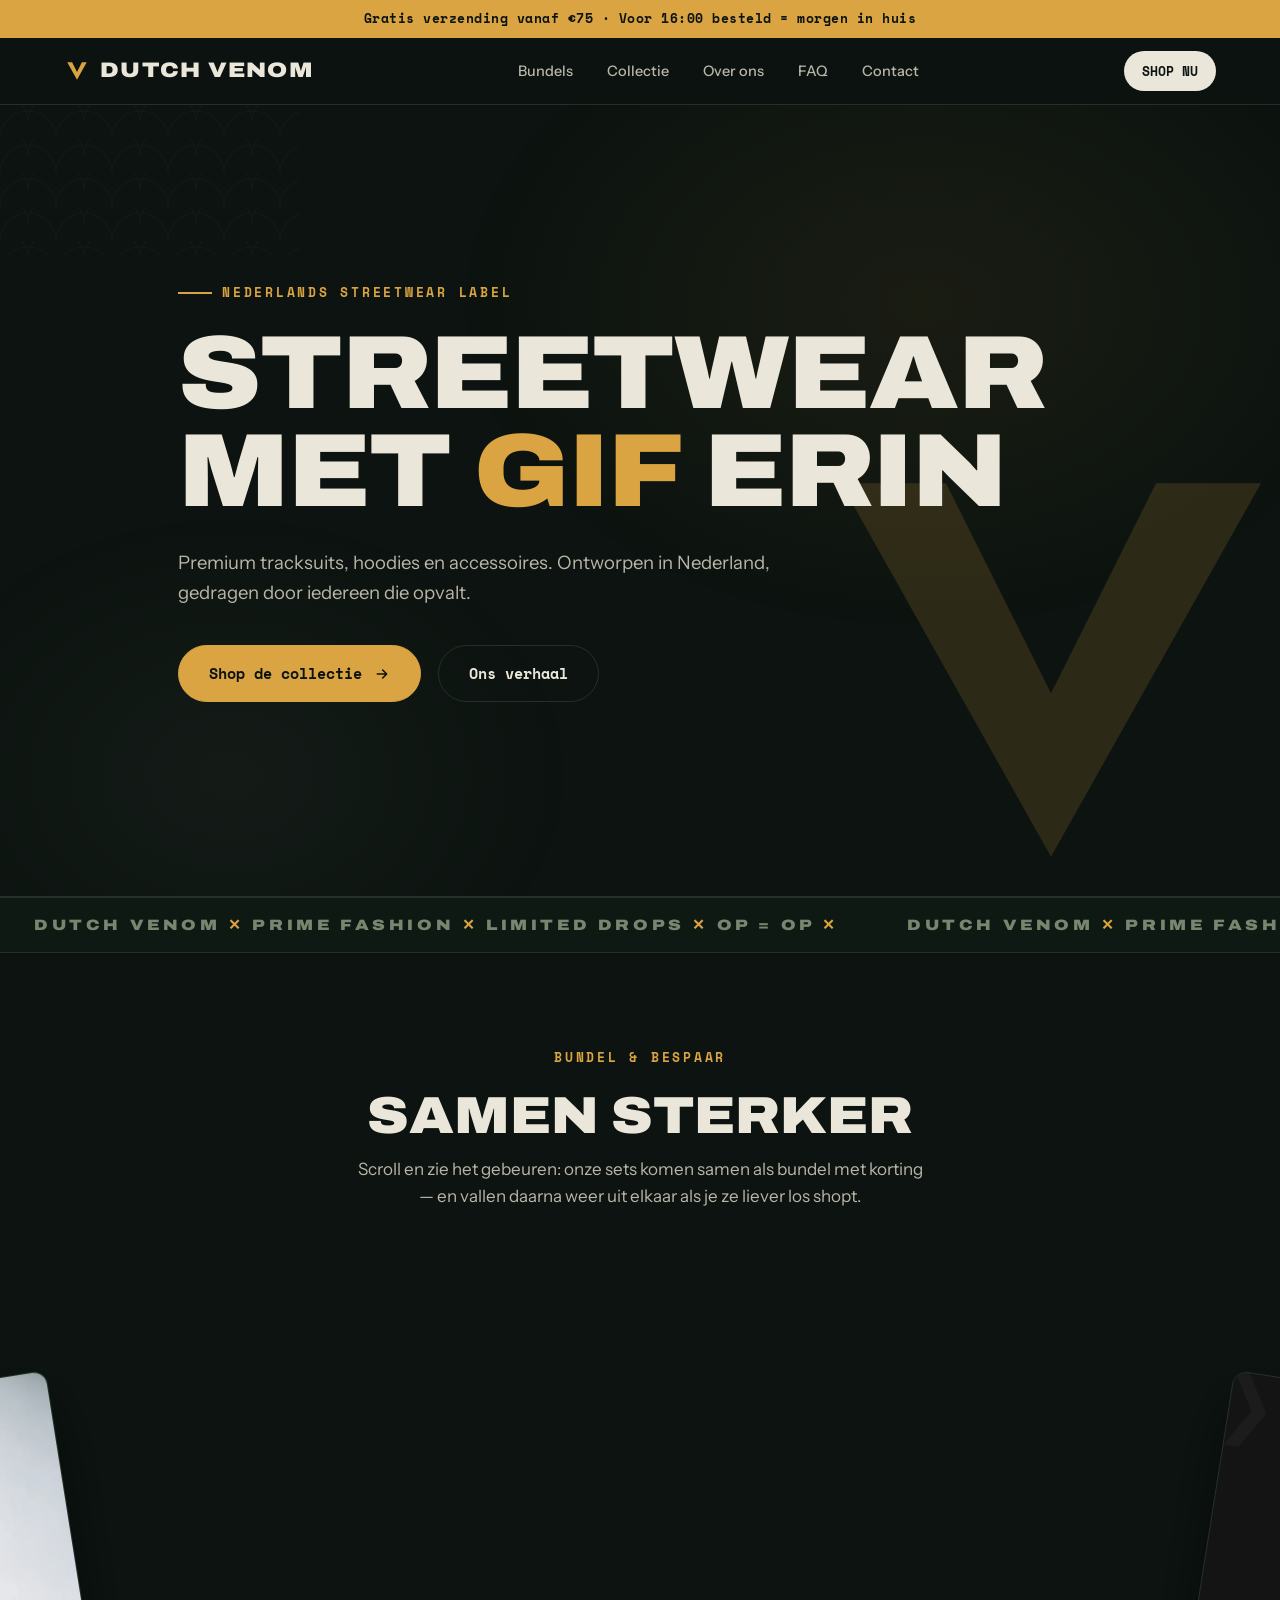
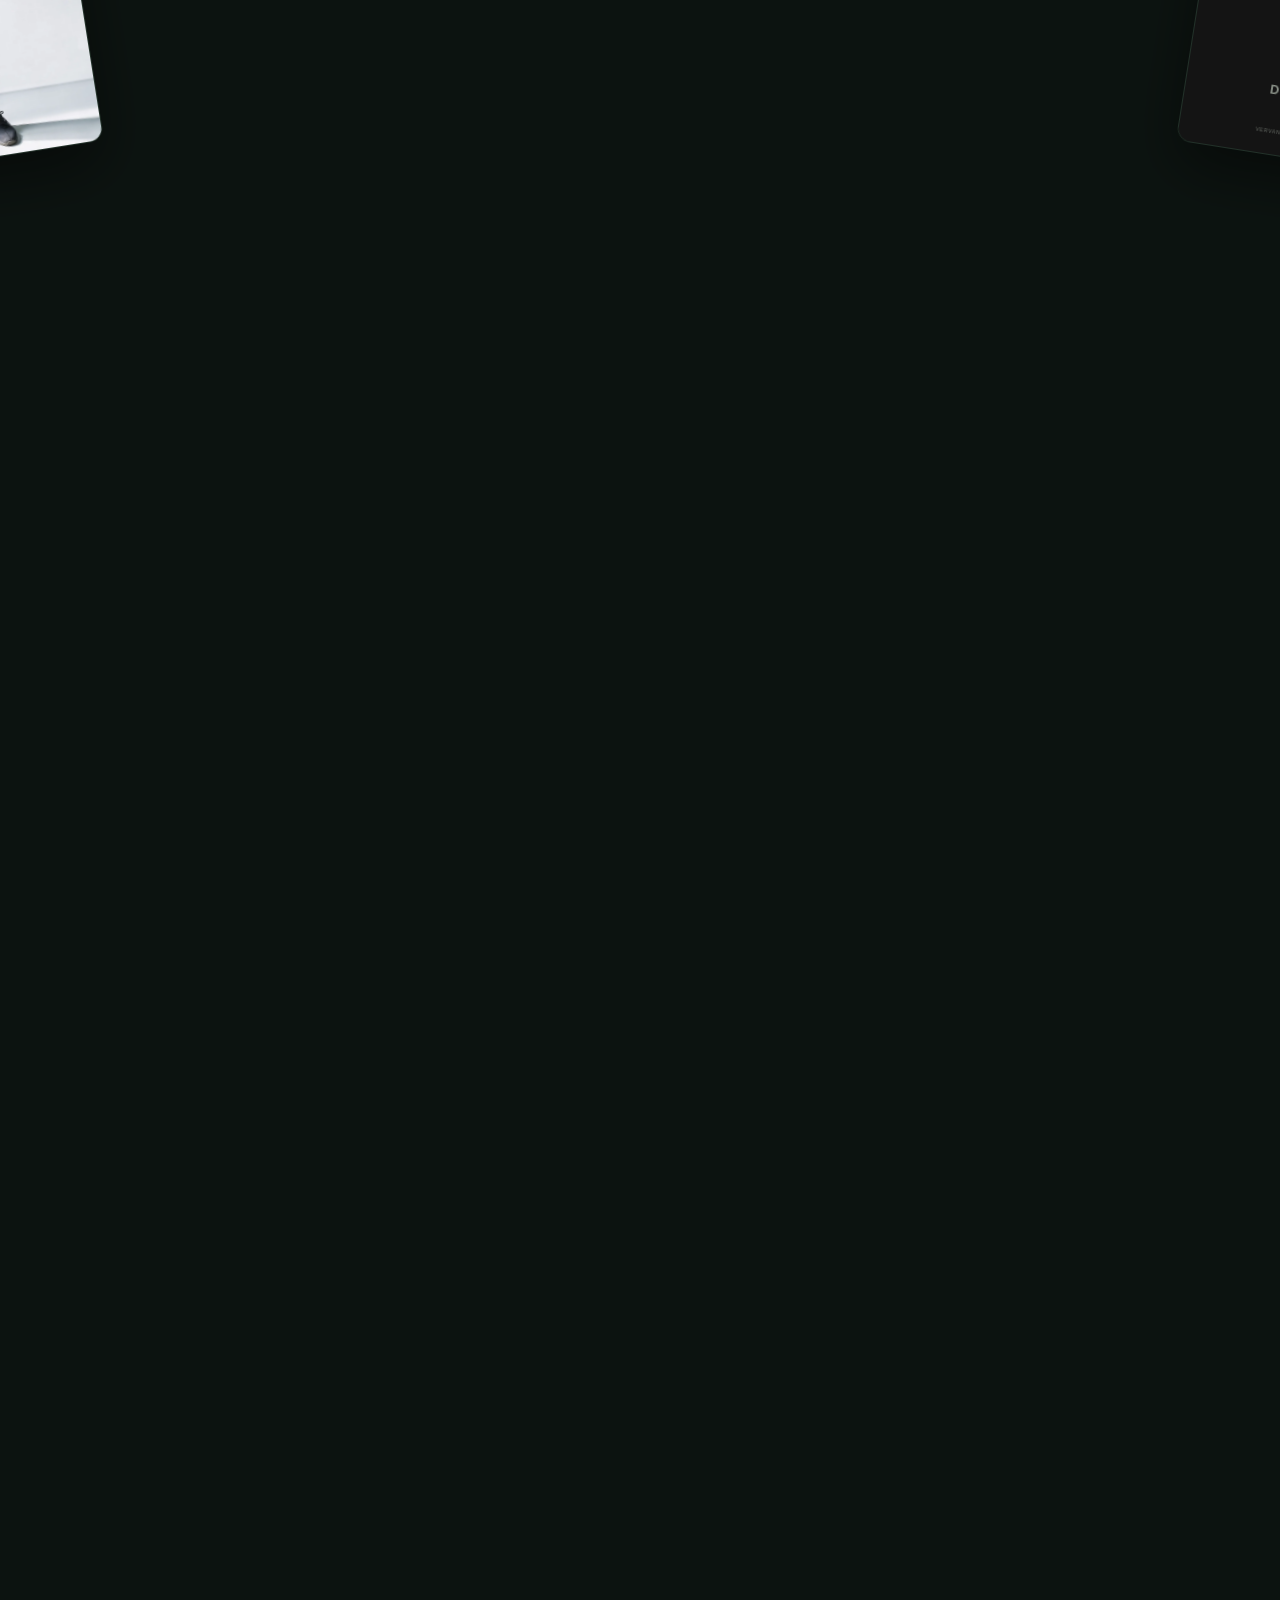
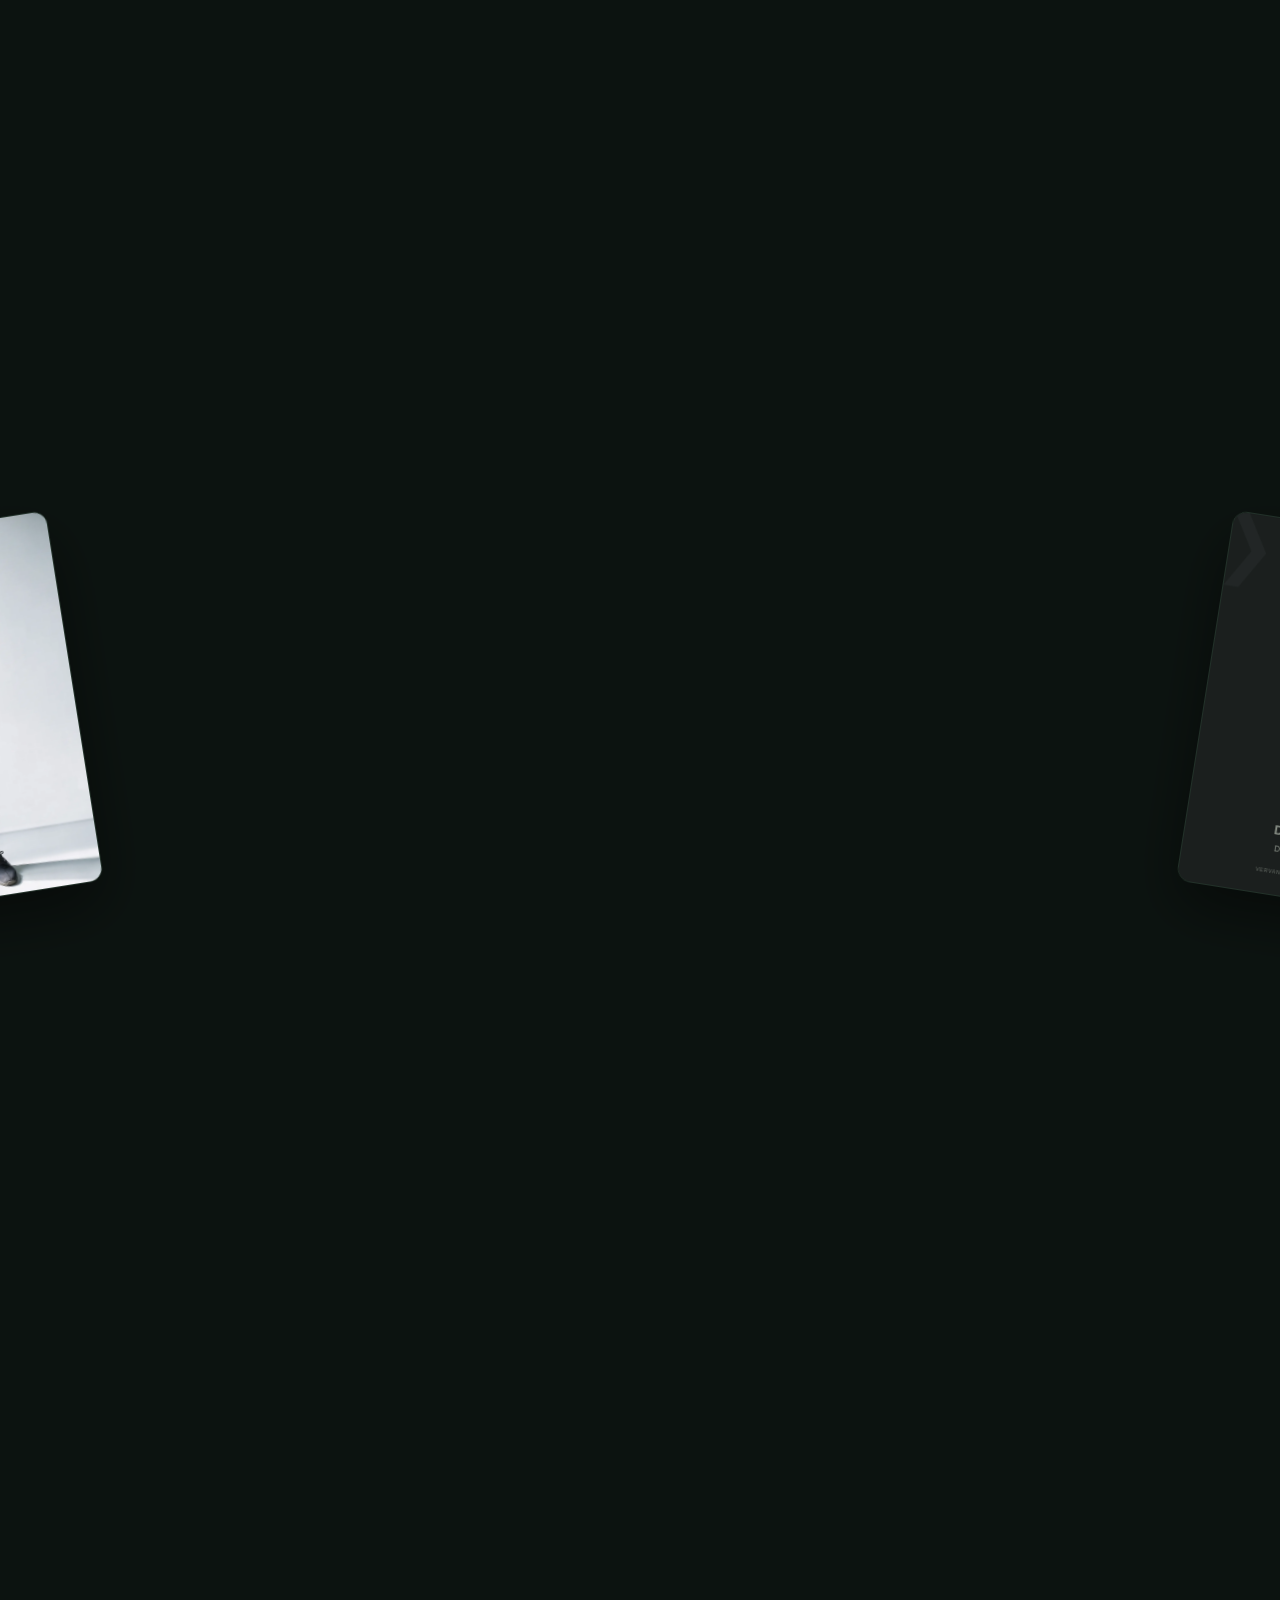
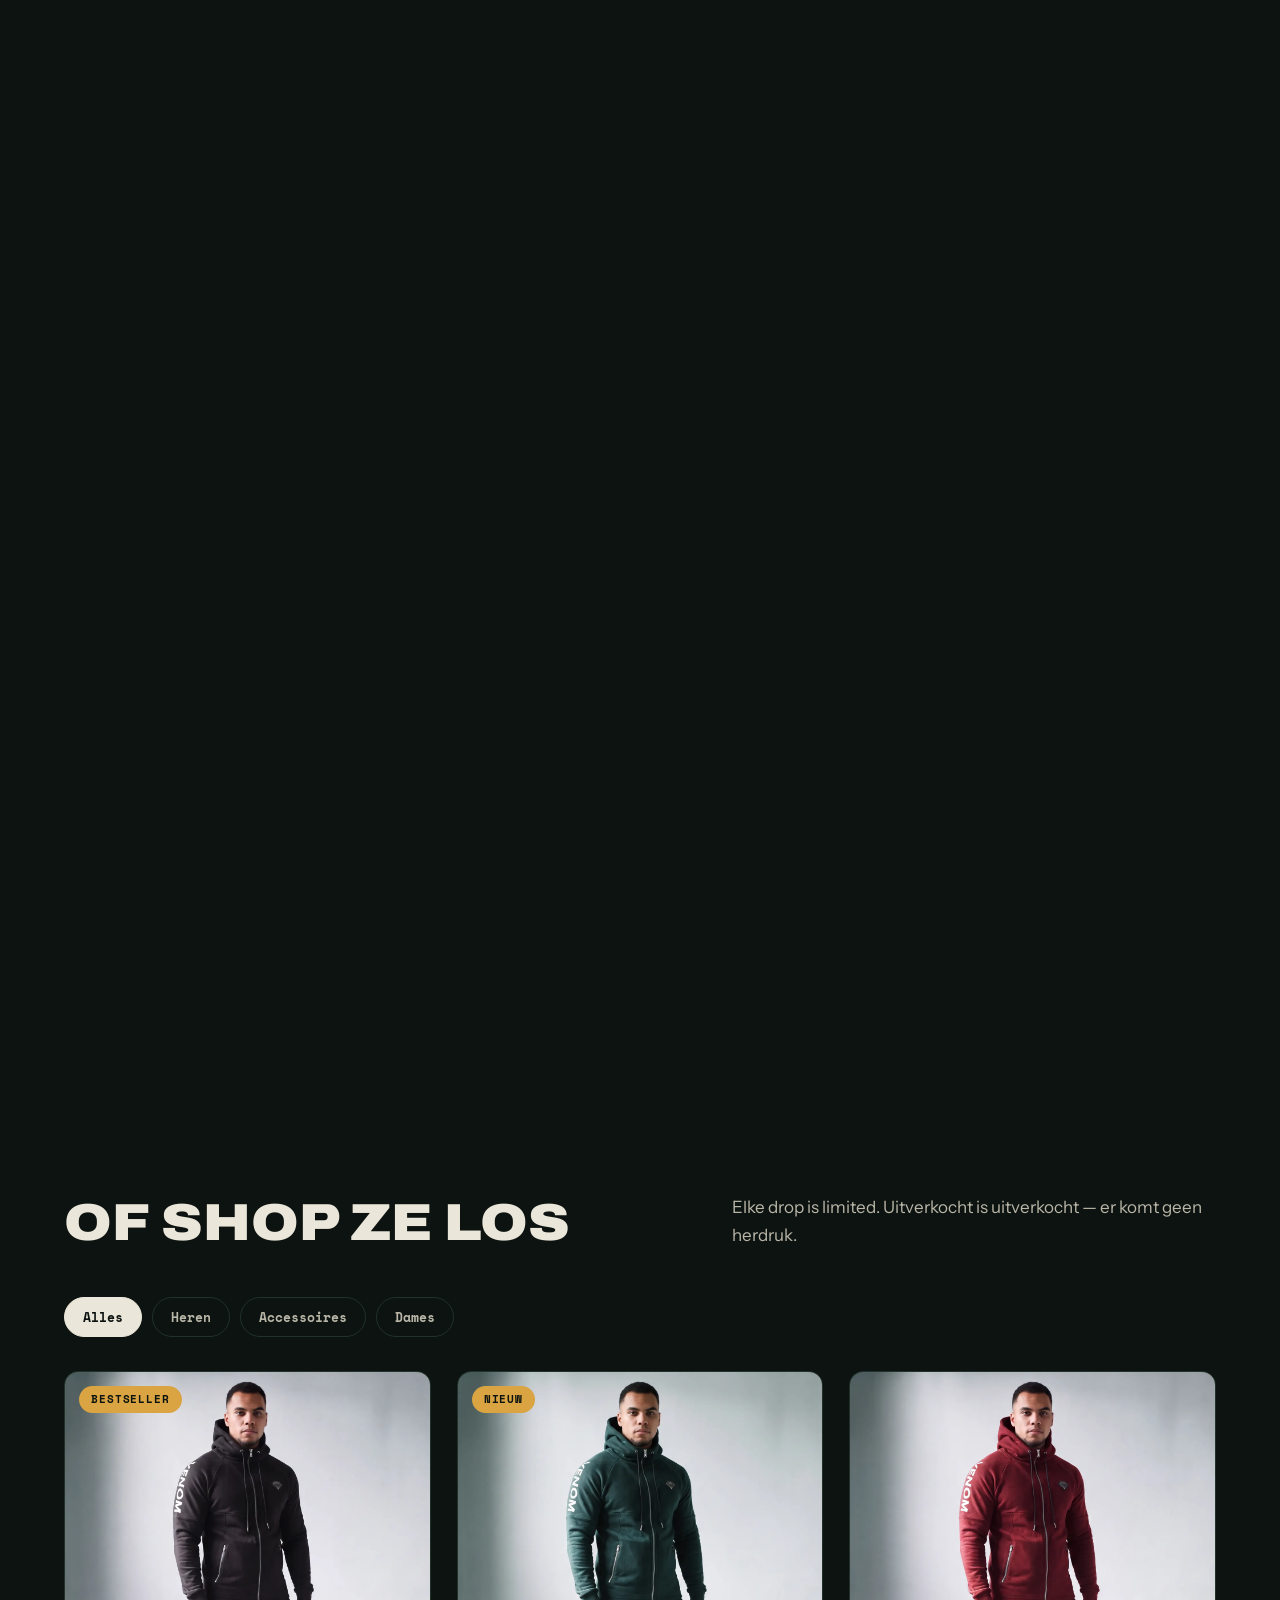
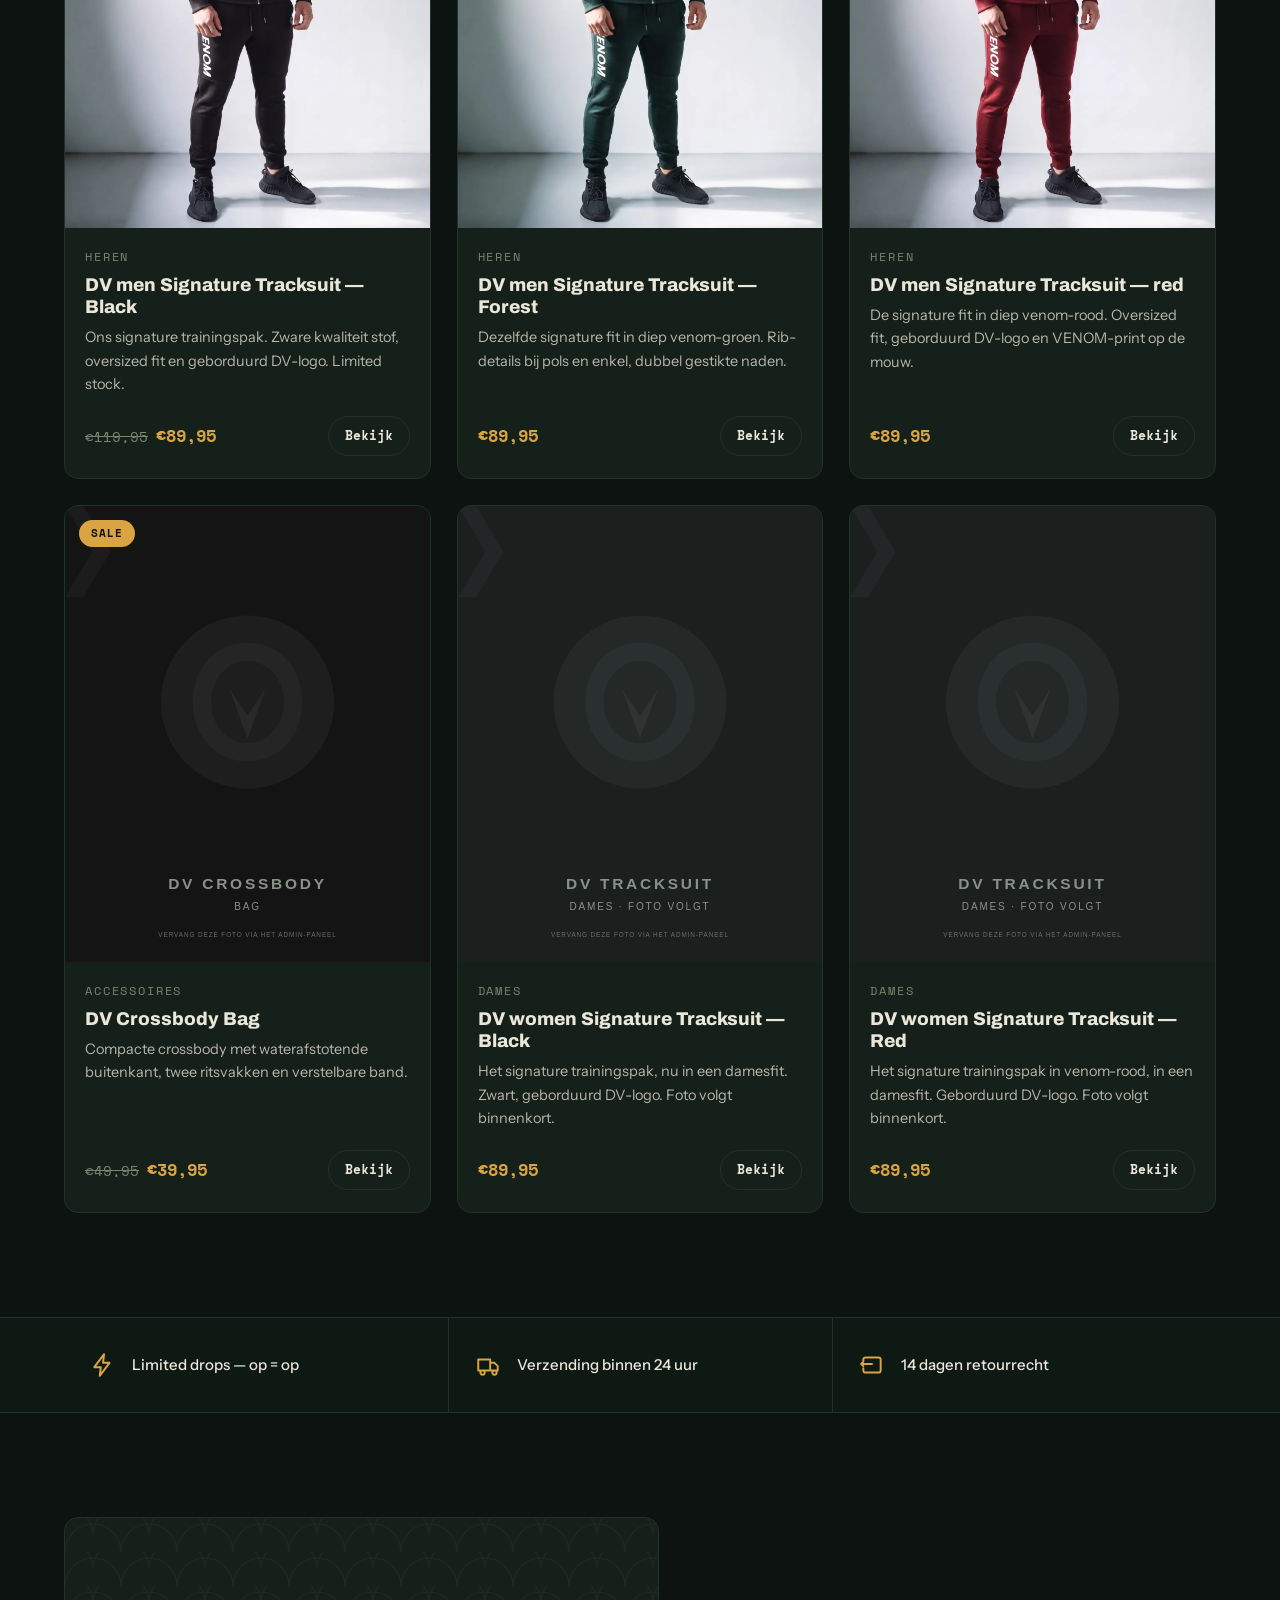
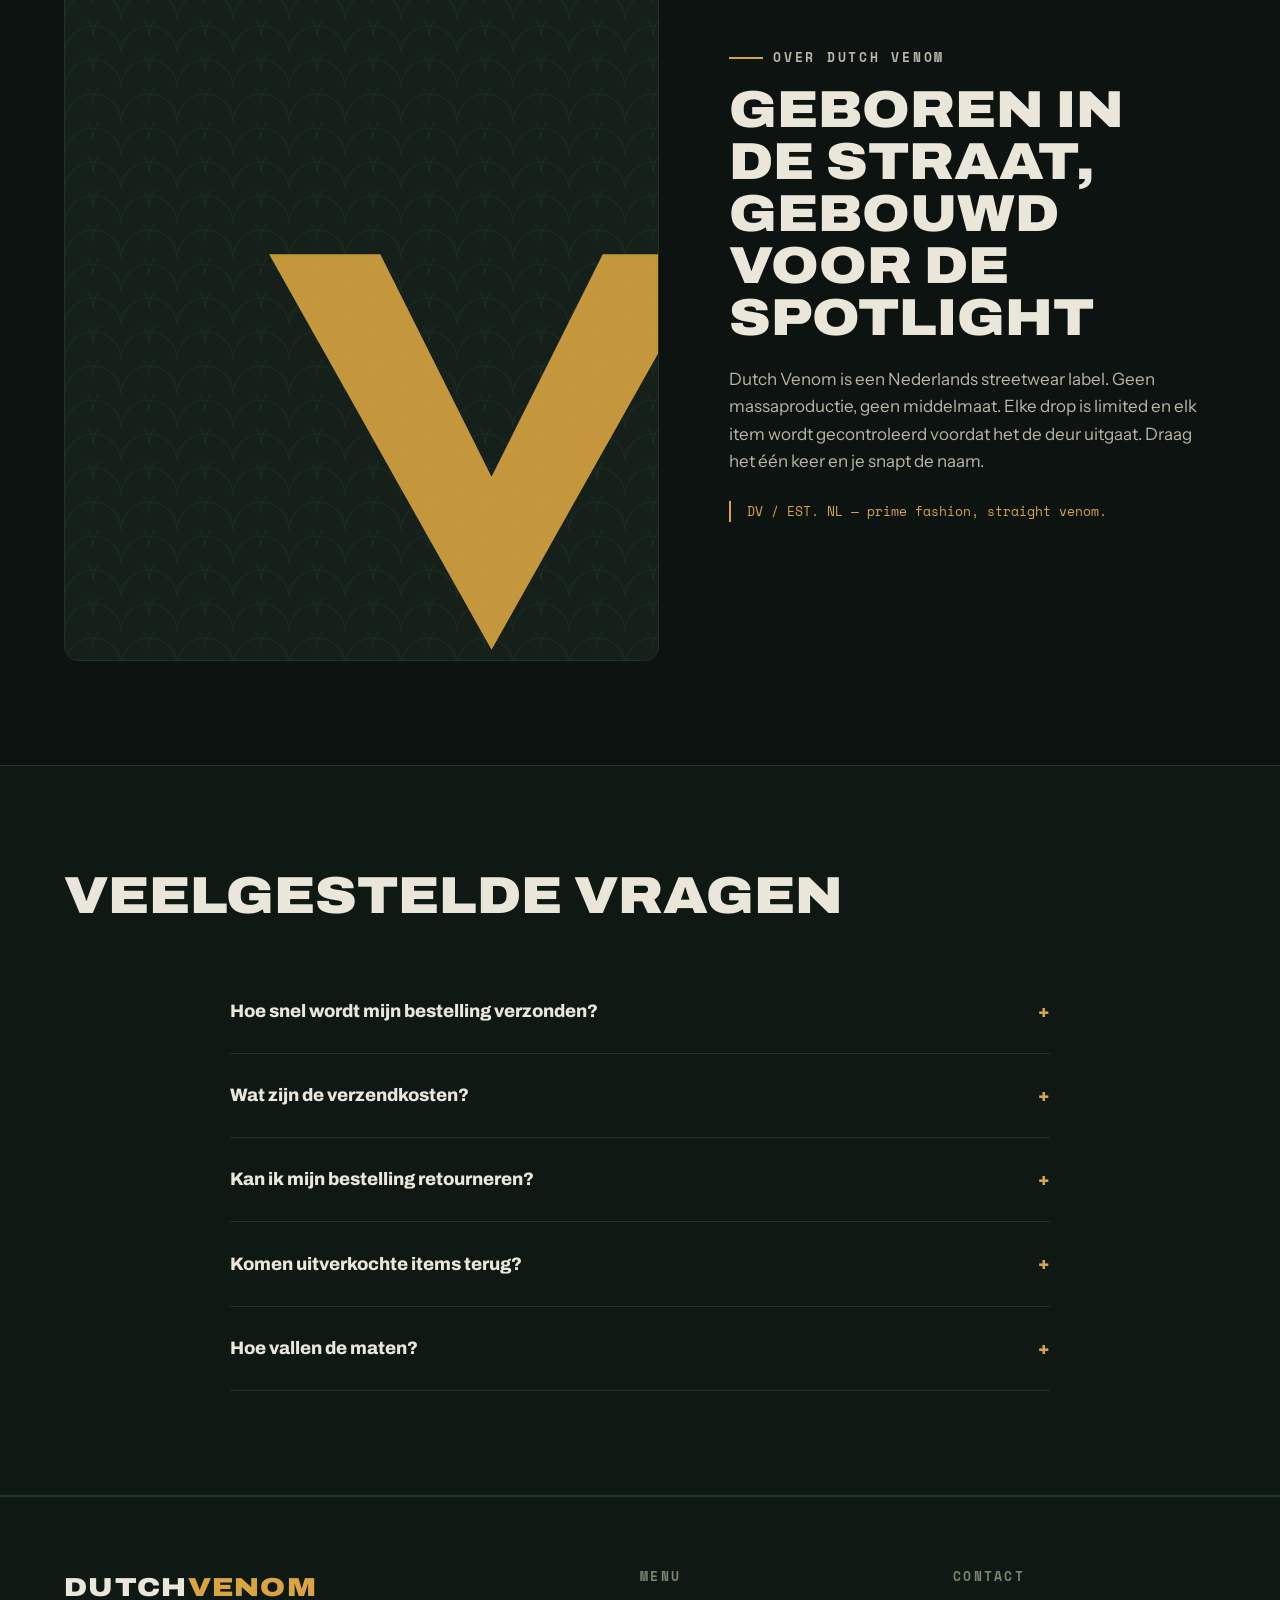
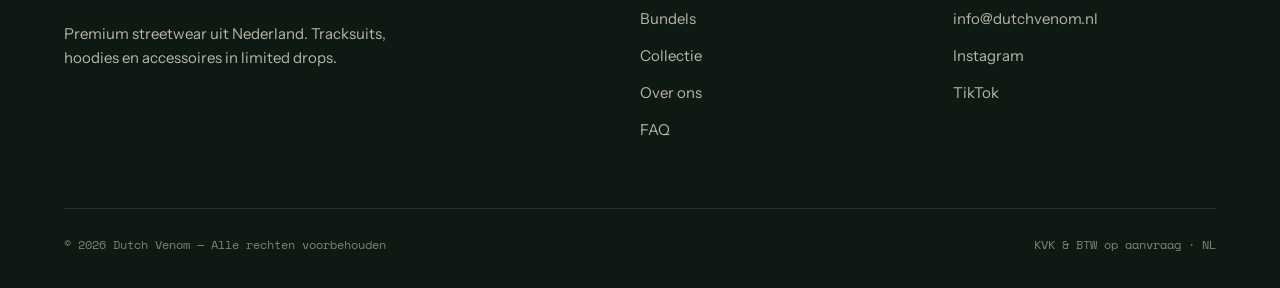
==== commit 7ddeeec2: "Foto's licht maken en productlijst opschonen - Zes productfoto's omgezet van PNG (6–22 MB per stuk, " ====
--- a/index.html
+++ b/index.html
@@ -33,6 +33,22 @@
   <link rel="preconnect" href="https://fonts.googleapis.com">
   <link rel="preconnect" href="https://fonts.gstatic.com" crossorigin>
   <link href="https://fonts.googleapis.com/css2?family=Archivo:wdth,wght@62..125,400..900&family=Instrument+Sans:wght@400;500;600&family=Space+Mono:wght@400;700&display=swap" rel="stylesheet">
+
+  <!-- Netlify Identity: nodig op de HOOFDpagina (niet alleen /admin) zodat
+       uitnodigings- en wachtwoord-herstellinks (die hierheen verwijzen) ook
+       echt verwerkt worden. Zonder dit blijft een account op "niet bevestigd" staan. -->
+  <script src="https://identity.netlify.com/v1/netlify-identity-widget.js"></script>
+  <script>
+    if (window.netlifyIdentity) {
+      window.netlifyIdentity.on("init", function (user) {
+        if (!user) {
+          window.netlifyIdentity.on("login", function () {
+            document.location.href = "/admin/";
+          });
+        }
+      });
+    }
+  </script>
 
   <style>
     :root{
@@ -588,6 +604,28 @@
       {naam:"DV Cropped Hoodie — Bone",categorie:"Dames",prijs:59.95,oude_prijs:null,afbeelding:"/images/product-3.svg",alt_tekst:"Cropped hoodie in bone white",beschrijving:"Cropped fit hoodie in bone white. Zachte binnenkant, geborduurd logo.",badge:"",uitverkocht:false,link:"#"}
     ]};
 
+    /* ---------- foto's licht maken via Netlify Image CDN ----------
+       Foto's uit het admin-paneel kunnen vele MB's groot zijn. Op de live site
+       vraagt de browser via /.netlify/images een verkleinde versie op (WebP/AVIF,
+       juiste breedte). Lukt dat niet (bijv. lokaal testen), dan valt hij terug
+       op het originele bestand. SVG's en externe links blijven ongemoeid. */
+    var useImageCdn = location.protocol === "https:" && !/^(localhost|127\.0\.0\.1)$/.test(location.hostname);
+    function cdn(url, w){
+      if(!useImageCdn || !url || url.charAt(0) !== "/" || /\.svg(\?|$)/i.test(url)) return url;
+      return "/.netlify/images?url=" + encodeURIComponent(url) + "&w=" + w + "&q=75";
+    }
+    function setImg(img, url, sizes){
+      img.src = cdn(url, 800) || "";
+      if(cdn(url, 800) !== url){
+        img.srcset = [480, 800, 1200].map(function(w){ return cdn(url, w) + " " + w + "w"; }).join(", ");
+        img.sizes = sizes;
+        img.addEventListener("error", function onErr(){
+          img.removeEventListener("error", onErr);
+          img.removeAttribute("srcset"); img.src = url;
+        });
+      }
+    }
+
     function euro(n){
       return "€" + Number(n).toFixed(2).replace(".", ",");
     }
@@ -645,11 +683,11 @@
           if(hasVideo){
             var vid = card.querySelector("video");
             vid.src = p.video;
-            if(p.afbeelding) vid.poster = p.afbeelding;
+            if(p.afbeelding) vid.poster = cdn(p.afbeelding, 800);
             vid.setAttribute("aria-label", p.alt_tekst || p.naam || "");
           } else {
             var img = card.querySelector("img");
-            img.src = p.afbeelding || "";
+            setImg(img, p.afbeelding || "", "(max-width:680px) 92vw, (max-width:980px) 46vw, 380px");
             img.alt = p.alt_tekst || p.naam || "";
           }
           if(p.badge && !p.uitverkocht) card.querySelector(".badge").textContent = p.badge;
@@ -720,8 +758,9 @@
           '</div></div>';
 
         var imgs = scene.querySelectorAll("img");
-        imgs[0].src = b.foto_links || ""; imgs[0].alt = b.alt_links || b.naam || "";
-        imgs[1].src = b.foto_rechts || ""; imgs[1].alt = b.alt_rechts || b.naam || "";
+        var bSizes = "(max-width:680px) 42vw, 300px";
+        setImg(imgs[0], b.foto_links || "", bSizes); imgs[0].alt = b.alt_links || b.naam || "";
+        setImg(imgs[1], b.foto_rechts || "", bSizes); imgs[1].alt = b.alt_rechts || b.naam || "";
         scene.querySelector(".b-sub").textContent = b.ondertitel || "";
         scene.querySelector("h3").textContent = b.naam || "";
         scene.querySelector(".b-desc").textContent = b.beschrijving || "";
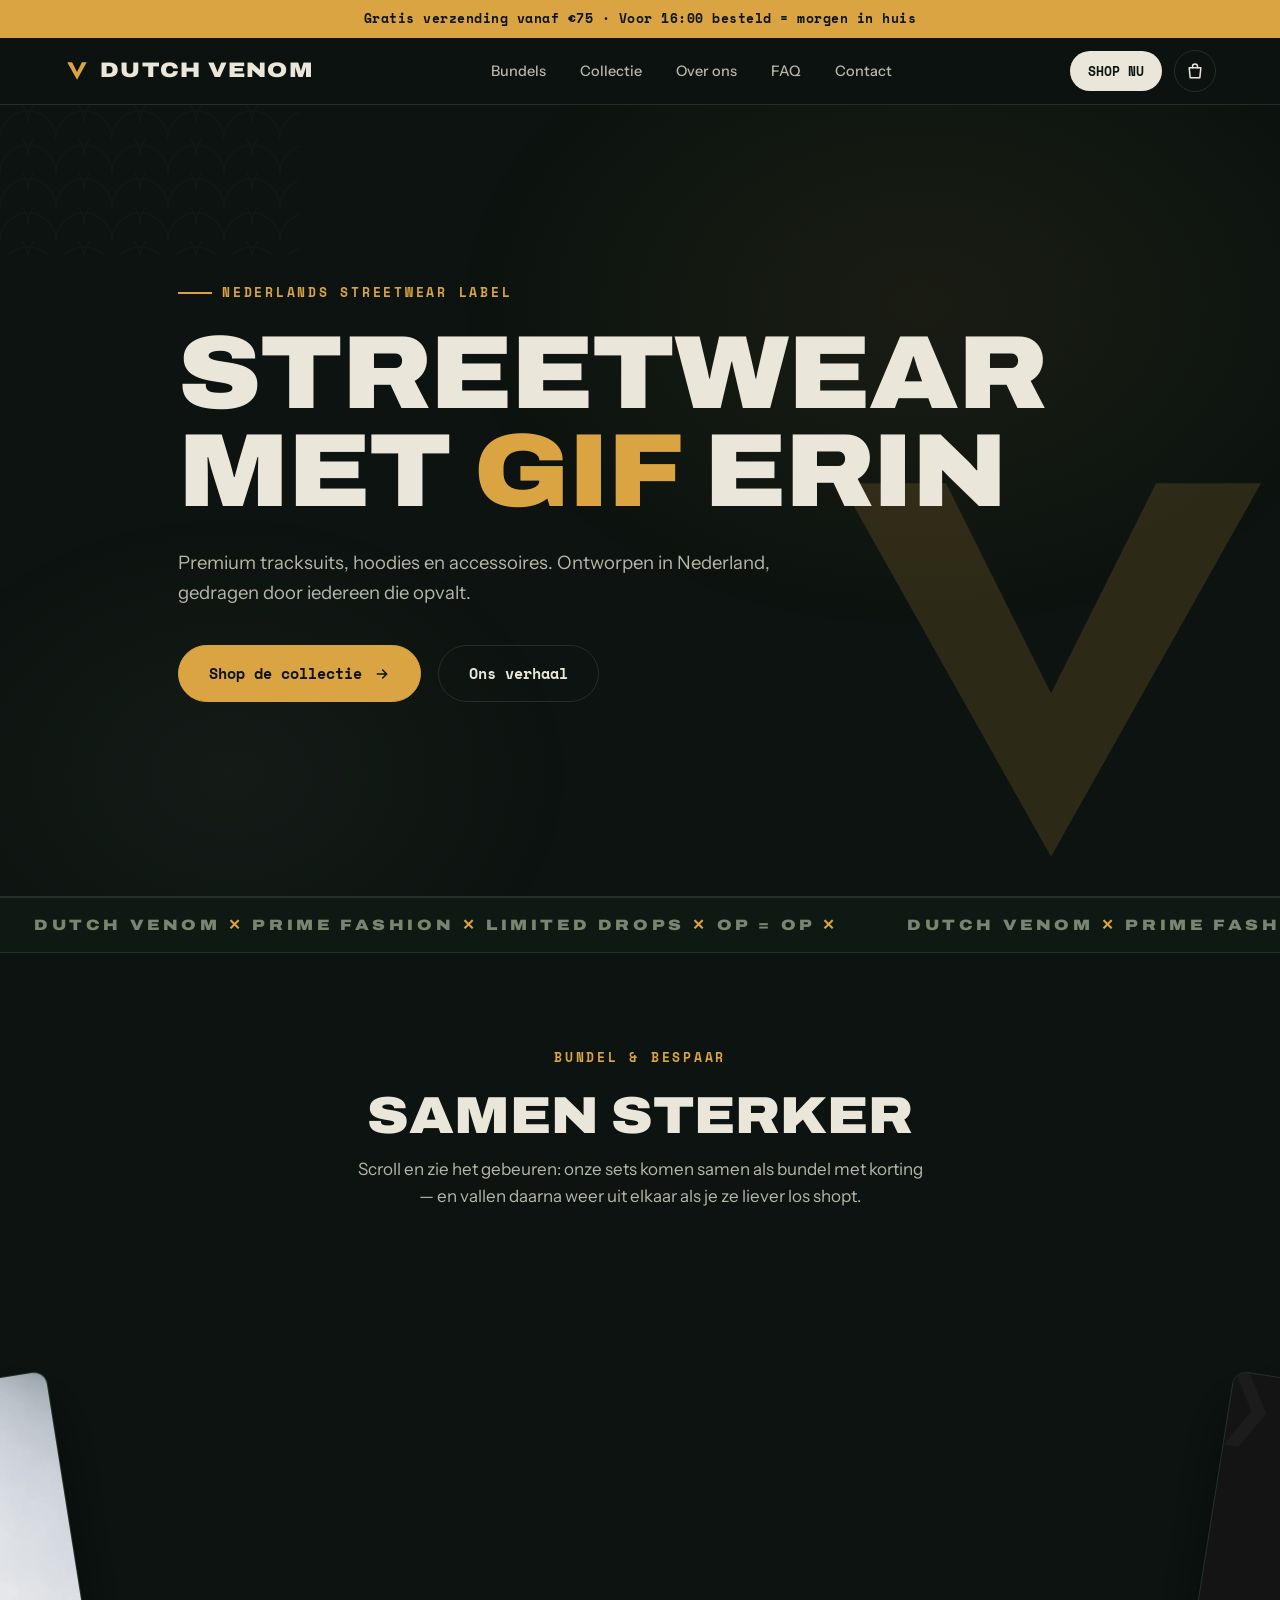
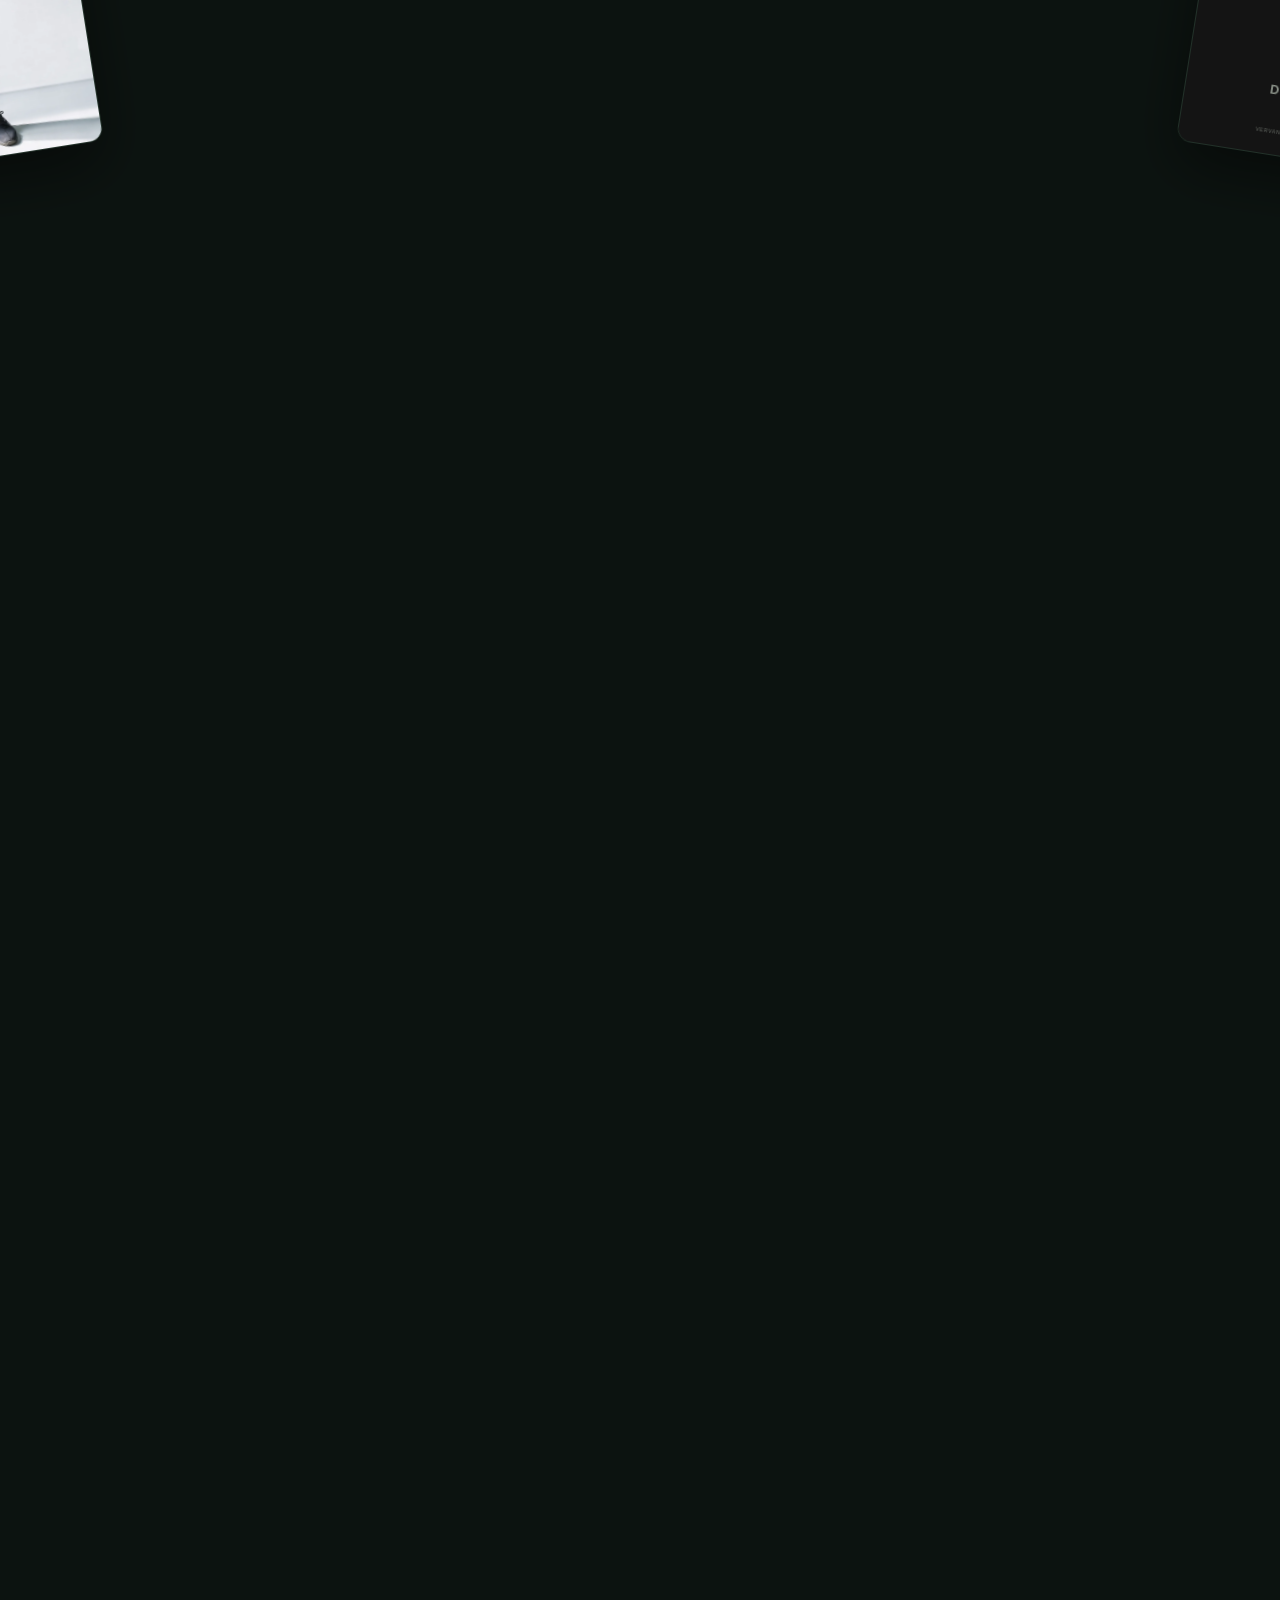
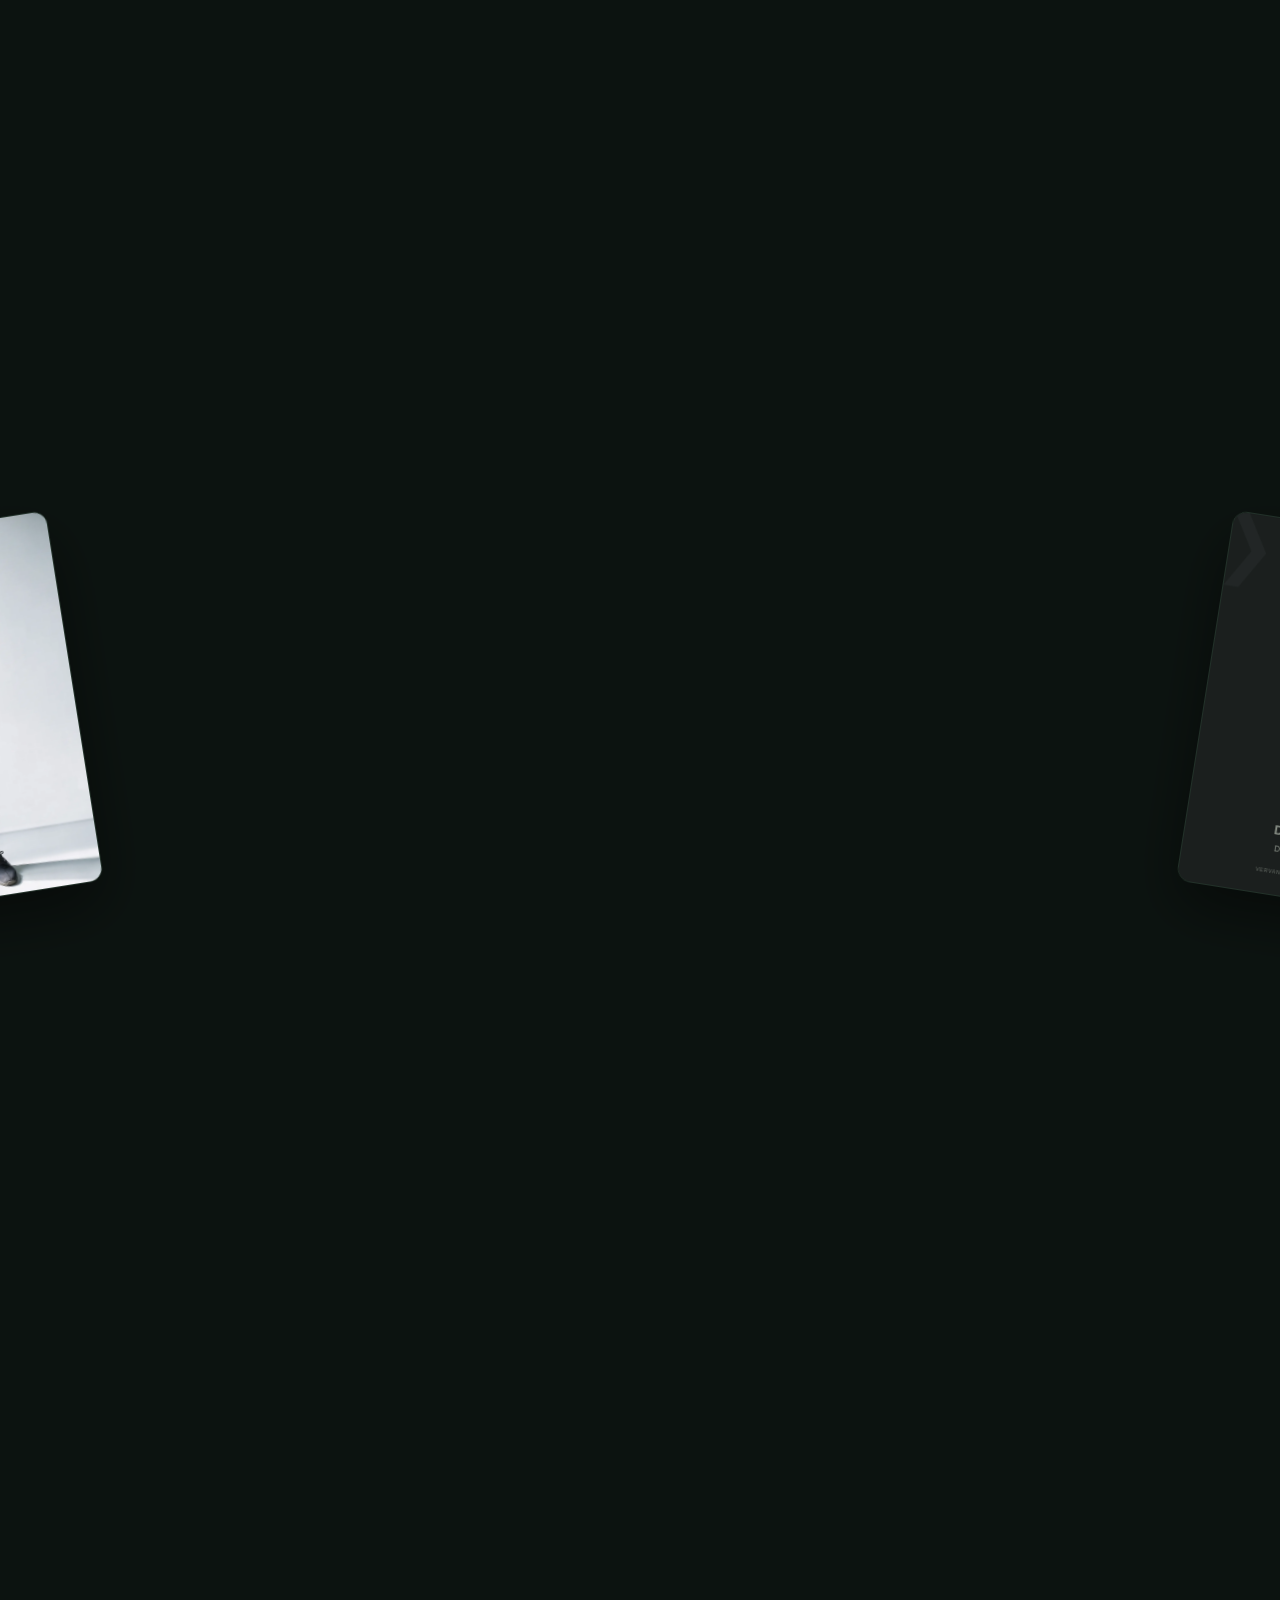
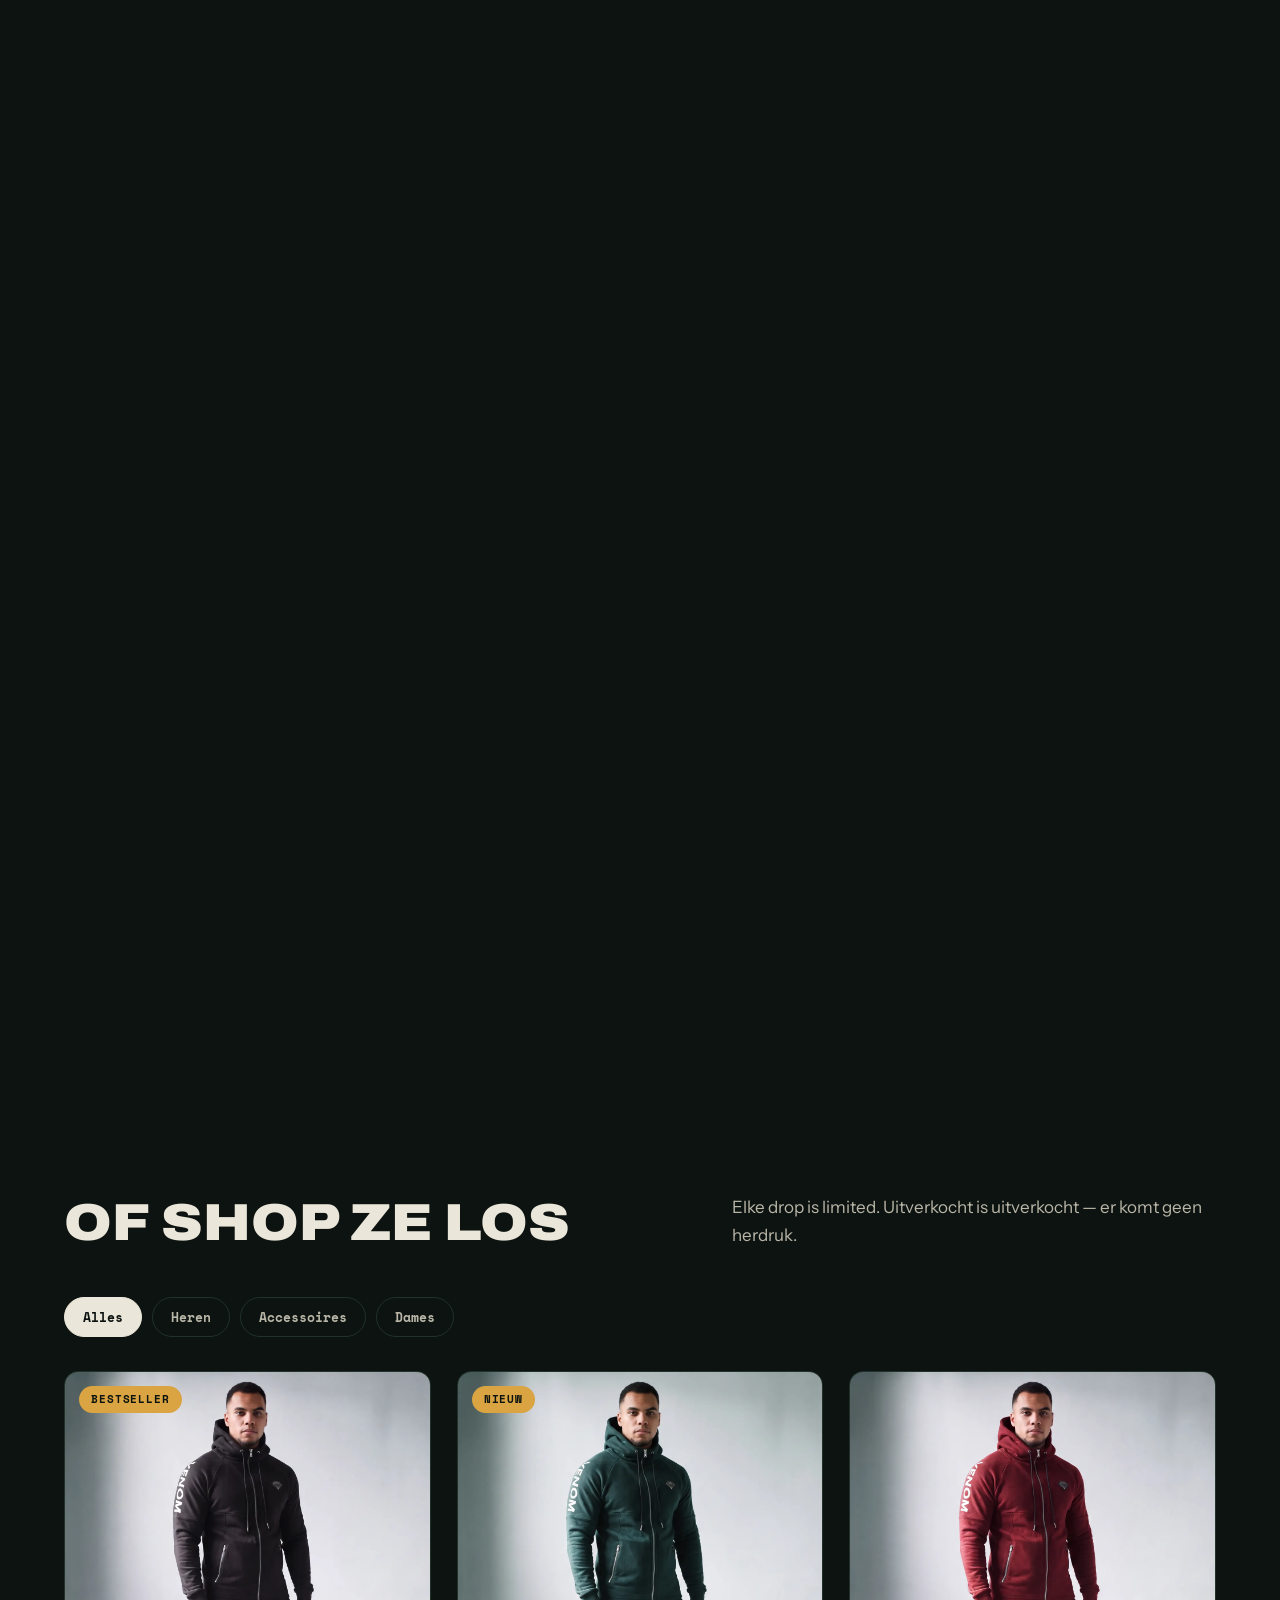
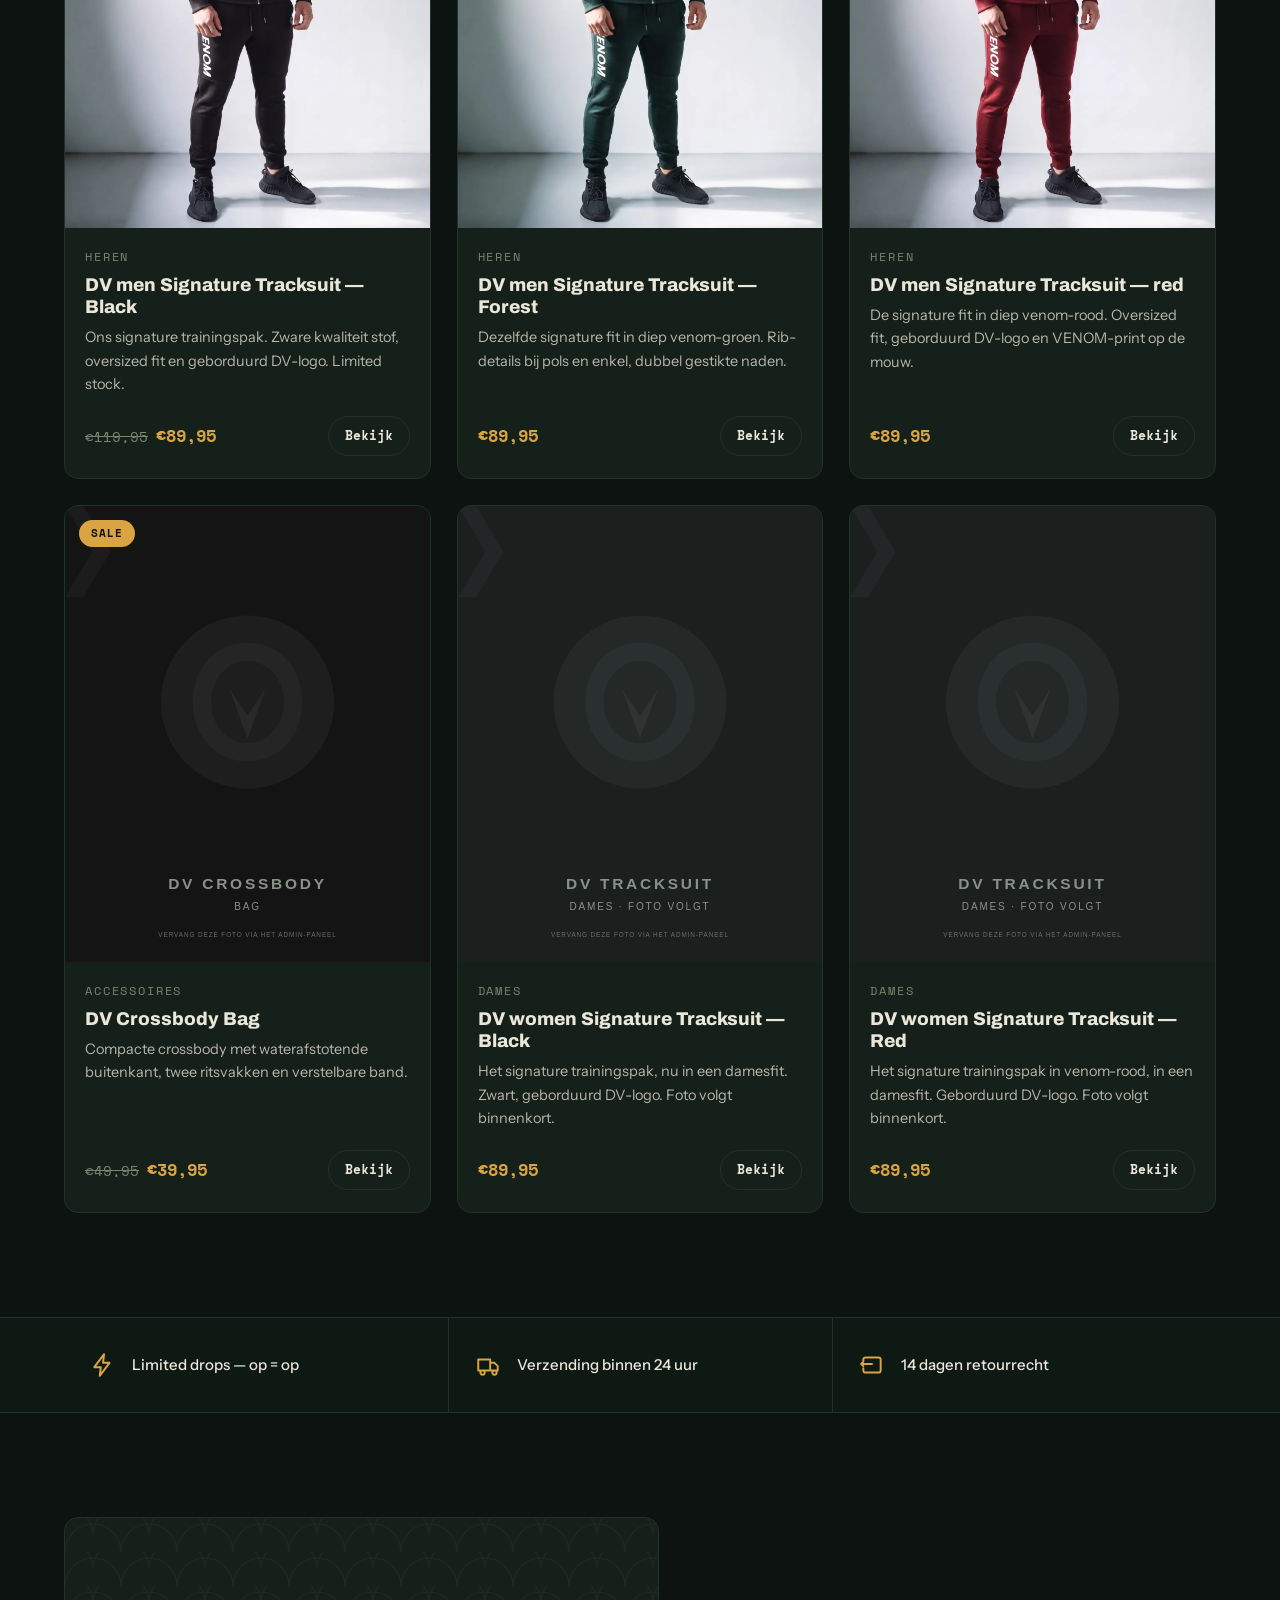
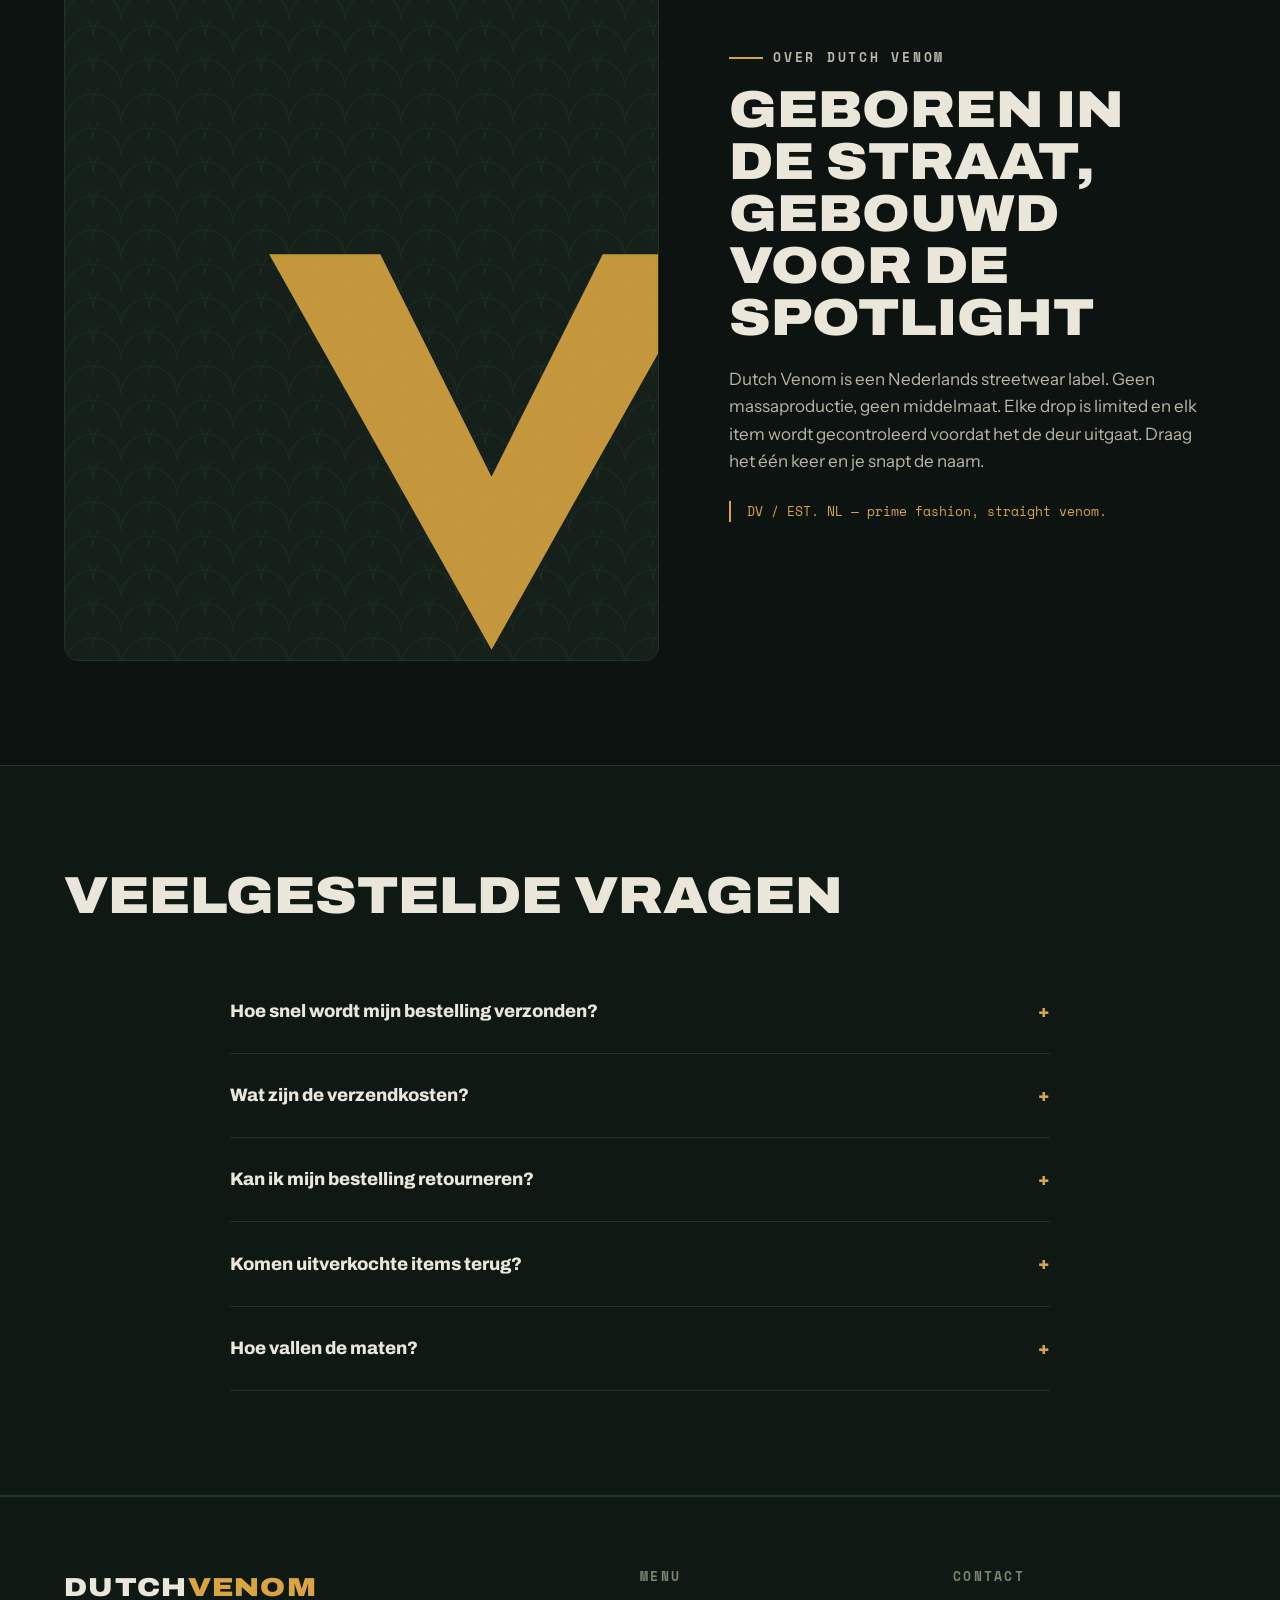
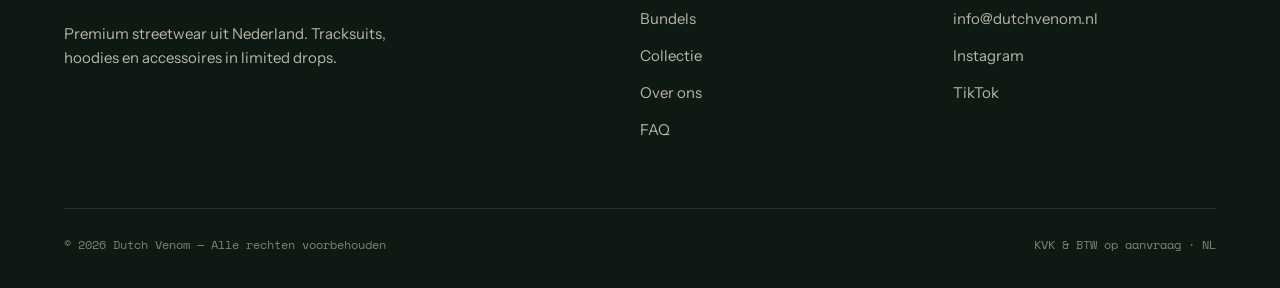
==== commit 391662ee: "Winkelmandje: meerdere producten en maten in één Mollie-betaling - assets/cart.js + cart.css: winkel" ====
--- a/index.html
+++ b/index.html
@@ -50,6 +50,8 @@
     }
   </script>
 
+  <link rel="stylesheet" href="/assets/cart.css">
+  <script src="/assets/cart.js" defer></script>
   <style>
     :root{
       --nightscale:#0C1310;
@@ -270,6 +272,9 @@
     .card-body{padding:20px 20px 22px;display:flex;flex-direction:column;gap:8px;flex:1}
     .card-cat{font-family:"Space Mono",monospace;font-size:11.5px;letter-spacing:.16em;text-transform:uppercase;color:var(--moss)}
     .card-title{font-family:"Archivo",sans-serif;font-weight:800;font-size:18.5px;line-height:1.2}
+    .card-title a{text-decoration:none}
+    .card-title a:hover{color:var(--toxin)}
+    a.card-img{display:block}
     .card-desc{font-size:14.5px;color:var(--bone-dim);flex:1}
     .card-foot{display:flex;align-items:center;justify-content:space-between;margin-top:12px}
     .price{font-family:"Space Mono",monospace;font-weight:700;font-size:17px;color:var(--toxin)}
@@ -389,8 +394,11 @@
           <li><a href="#contact">Contact</a></li>
         </ul>
       </nav>
-      <a class="nav-cta" href="#collectie">SHOP NU</a>
-      <button class="burger" id="burger" aria-label="Menu openen" aria-expanded="false">☰</button>
+      <div class="nav-right">
+        <a class="nav-cta" href="#collectie">SHOP NU</a>
+        <a class="cart-link" href="/winkelmand/" aria-label="Winkelmand"><svg viewBox="0 0 24 24" fill="none" aria-hidden="true"><path d="M5 8h14l-1.2 12H6.2L5 8z" stroke="currentColor" stroke-width="1.8" stroke-linejoin="round"/><path d="M9 8V6.5a3 3 0 0 1 6 0V8" stroke="currentColor" stroke-width="1.8" stroke-linecap="round"/></svg><span class="cart-count" data-cart-count hidden>0</span></a>
+        <button class="burger" id="burger" aria-label="Menu openen" aria-expanded="false">☰</button>
+      </div>
     </div>
   </header>
 
@@ -626,12 +634,29 @@
       }
     }
 
+    /* productpagina-adressen — LET OP: gelijk houden aan slugify in scripts/build.js */
+    function slugify(s){
+      return String(s || "")
+        .normalize("NFKD").replace(/[\u0300-\u036f]/g, "")
+        .toLowerCase().replace(/[^a-z0-9]+/g, "-").replace(/^-+|-+$/g, "") || "product";
+    }
+    function assignSlugs(list){
+      var used = {};
+      return list.map(function(p){
+        var base = slugify(p.slug || p.naam), s = base, n = 2;
+        while(used[s]) s = base + "-" + n++;
+        used[s] = true;
+        return s;
+      });
+    }
+
     function euro(n){
       return "€" + Number(n).toFixed(2).replace(".", ",");
     }
 
     function renderProducts(data){
-      var products = (data && data.products) || [];
+      var products = ((data && data.products) || []).filter(function(p){ return p && p.naam; });
+      var slugs = assignSlugs(products);
       var grid = document.getElementById("productGrid");
       var filterBox = document.getElementById("filters");
 
@@ -667,15 +692,16 @@
           var mediaHtml = hasVideo
             ? '<video autoplay muted loop playsinline preload="metadata"></video>'
             : '<img loading="lazy" width="800" height="1000">';
+          var url = "/product/" + slugs[i] + "/";
           card.innerHTML =
-            '<div class="card-img">' + badgeHtml + mediaHtml + '</div>' +
+            '<a class="card-img" tabindex="-1" aria-hidden="true">' + badgeHtml + mediaHtml + '</a>' +
             '<div class="card-body">' +
               '<p class="card-cat"></p>' +
-              '<h3 class="card-title"></h3>' +
+              '<h3 class="card-title"><a></a></h3>' +
               '<p class="card-desc"></p>' +
               '<div class="card-foot">' +
                 '<p class="price"></p>' +
-                '<a class="card-btn" target="_blank" rel="noopener"></a>' +
+                '<a class="card-btn"></a>' +
               '</div>' +
             '</div>';
 
@@ -692,7 +718,9 @@
           }
           if(p.badge && !p.uitverkocht) card.querySelector(".badge").textContent = p.badge;
           card.querySelector(".card-cat").textContent = p.categorie || "";
-          card.querySelector(".card-title").textContent = p.naam || "";
+          var titleLink = card.querySelector(".card-title a");
+          titleLink.textContent = p.naam || ""; titleLink.href = url;
+          card.querySelector(".card-img").href = url;
           card.querySelector(".card-desc").textContent = p.beschrijving || "";
           var priceEl = card.querySelector(".price");
           if(p.oude_prijs){
@@ -701,8 +729,9 @@
           }
           priceEl.appendChild(document.createTextNode(euro(p.prijs)));
           var a = card.querySelector(".card-btn");
-          if(p.uitverkocht){ a.textContent = "Op = op"; a.removeAttribute("href"); a.style.opacity=".5"; a.style.pointerEvents="none"; }
-          else { a.textContent = "Bekijk"; a.href = p.link || "#"; }
+          a.href = url;
+          a.textContent = p.uitverkocht ? "Uitverkocht" : "Bekijk";
+          a.setAttribute("aria-label", (p.uitverkocht ? "Uitverkocht: " : "Bekijk ") + (p.naam || ""));
 
           grid.appendChild(card);
         });
--- a/assets/cart.css
+++ b/assets/cart.css
@@ -0,0 +1,16 @@
+/* Dutch Venom — winkelmandje: icoon in de menubalk + melding */
+.cart-link{position:relative;display:inline-flex;align-items:center;justify-content:center;width:42px;height:42px;border:1px solid var(--line,#223129);border-radius:100px;color:var(--bone,#EAE6D9);text-decoration:none;transition:border-color .2s,color .2s;flex:none}
+.cart-link:hover{border-color:var(--toxin,#D9A441);color:var(--toxin,#D9A441)}
+.cart-link svg{width:20px;height:20px}
+.cart-count{position:absolute;top:-5px;right:-5px;min-width:19px;height:19px;padding:0 5px;border-radius:100px;background:var(--toxin,#D9A441);color:var(--nightscale,#0C1310);font:700 11px/19px "Space Mono",monospace;text-align:center}
+.cart-count[hidden]{display:none}
+.nav-right{display:flex;align-items:center;gap:12px}
+
+.dv-toast{position:fixed;right:24px;bottom:24px;z-index:100;max-width:360px;background:var(--serpent,#142019);color:var(--bone,#EAE6D9);border:1px solid var(--toxin,#D9A441);border-radius:14px;padding:16px 18px;box-shadow:0 18px 50px rgba(0,0,0,.5);transform:translateY(20px);opacity:0;pointer-events:none;transition:opacity .25s,transform .25s;font-size:15px}
+.dv-toast.show{opacity:1;transform:none;pointer-events:auto}
+.dv-toast p{font-weight:600;margin:0 0 12px}
+.dv-toast-actions{display:flex;gap:10px;flex-wrap:wrap}
+.dv-toast-go{font:700 13px "Space Mono",monospace;background:var(--toxin,#D9A441);color:var(--nightscale,#0C1310);text-decoration:none;padding:10px 16px;border-radius:100px}
+.dv-toast button{font:700 13px "Space Mono",monospace;background:transparent;color:var(--bone,#EAE6D9);border:1px solid var(--line,#223129);padding:10px 16px;border-radius:100px;cursor:pointer}
+@media (max-width:680px){.dv-toast{left:16px;right:16px;bottom:16px;max-width:none}}
+@media (prefers-reduced-motion:reduce){.dv-toast{transition:none}}
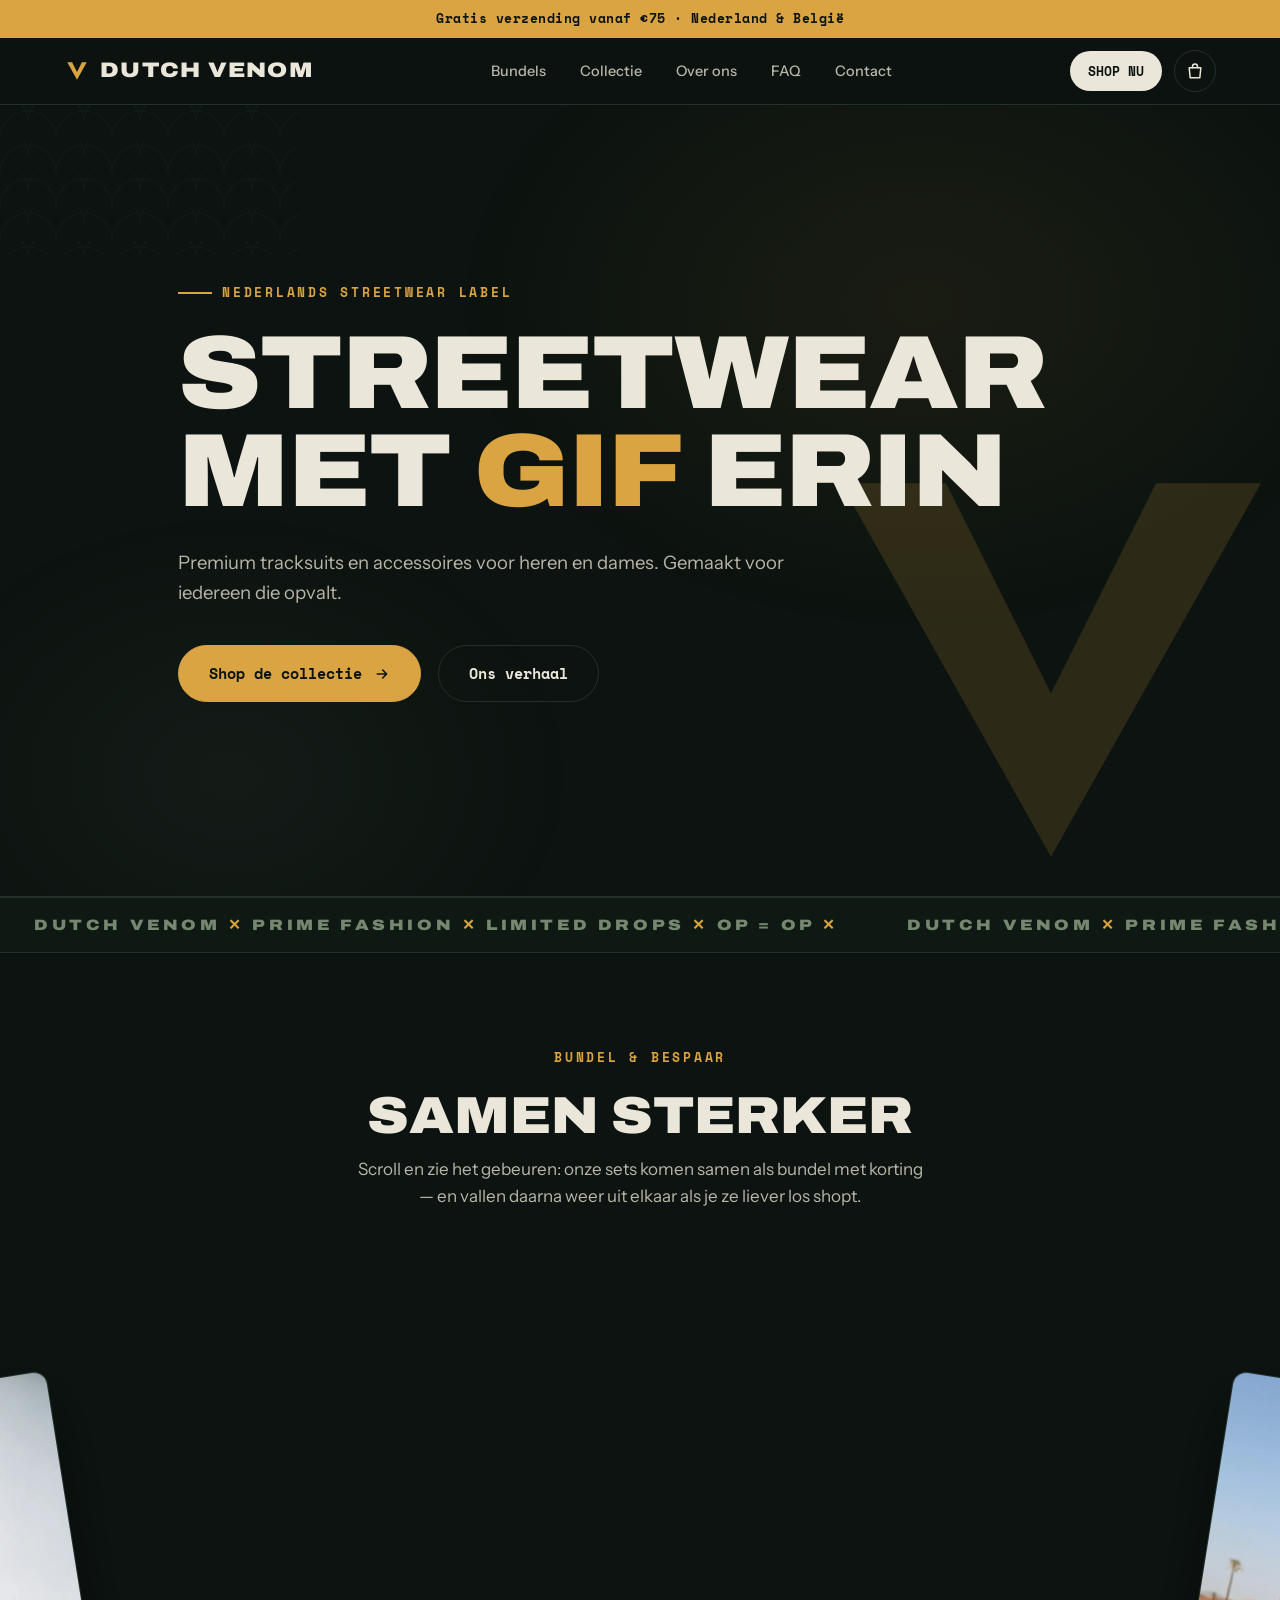
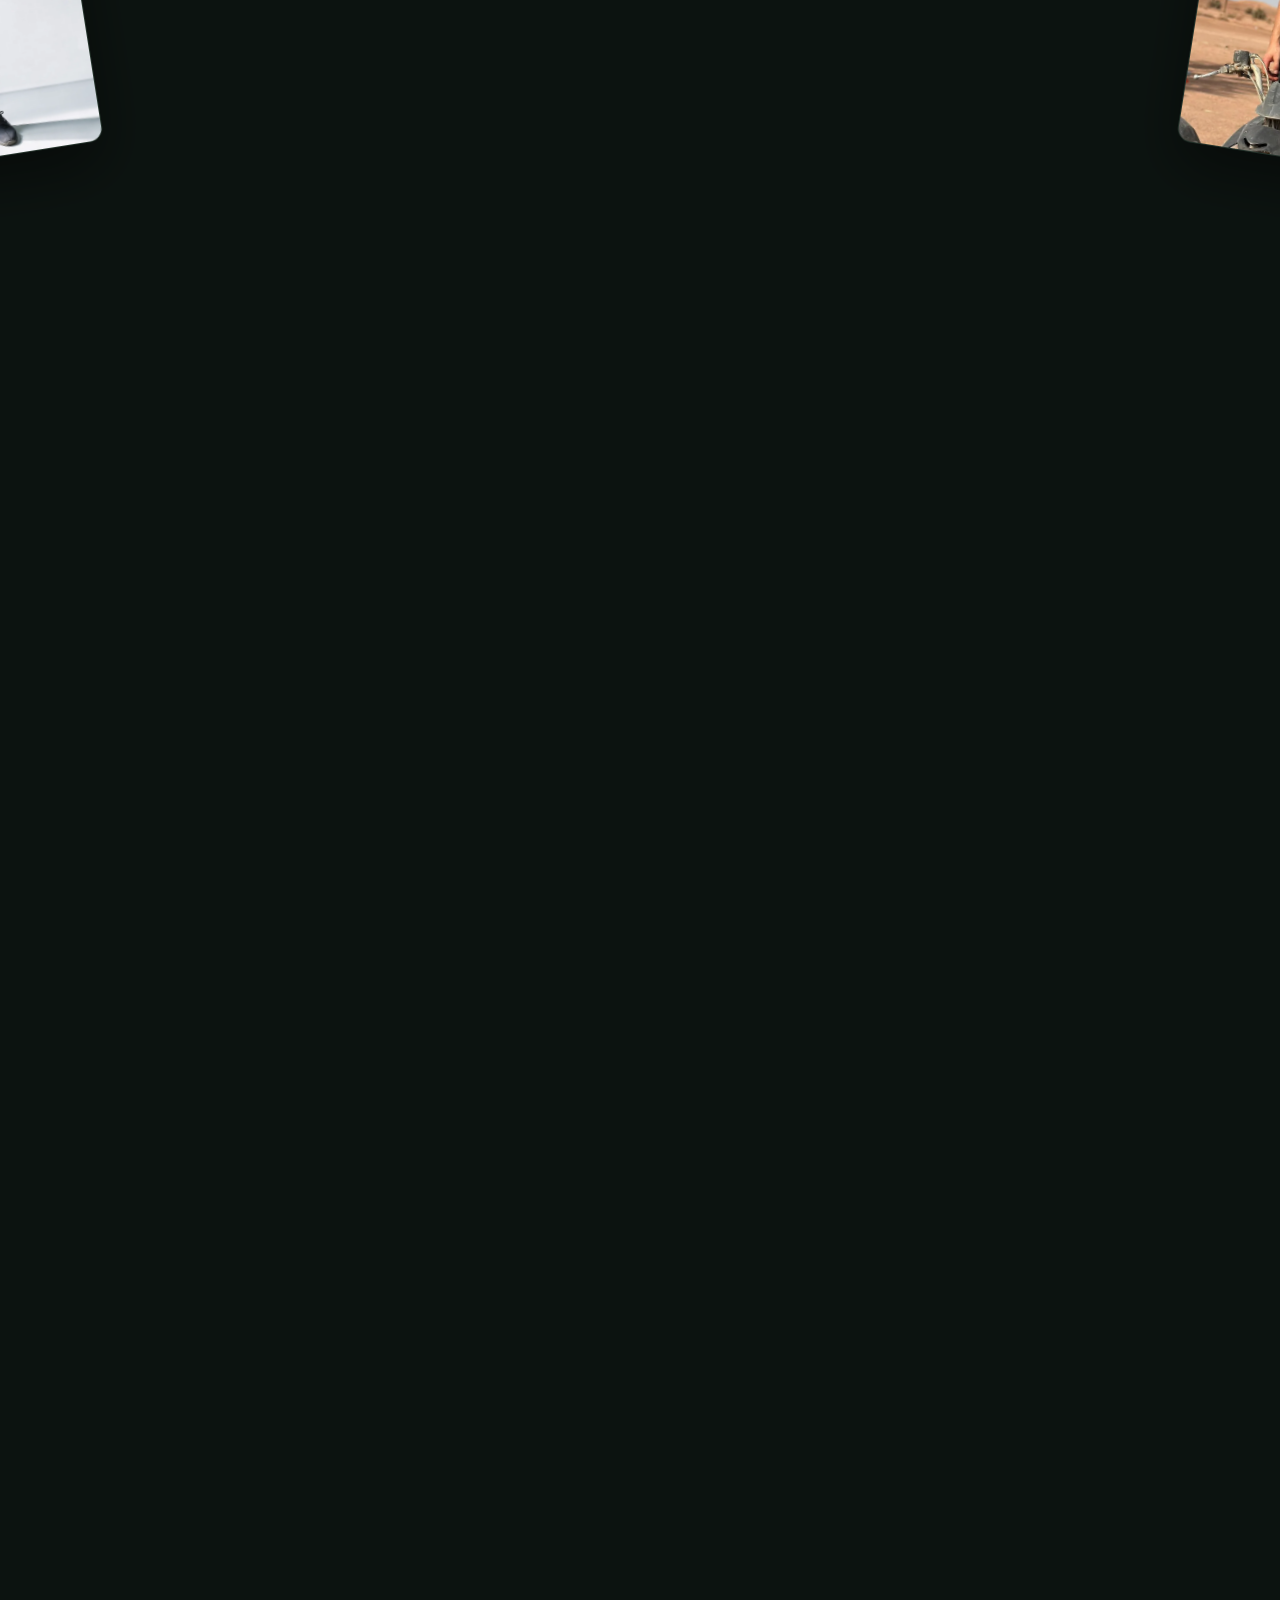
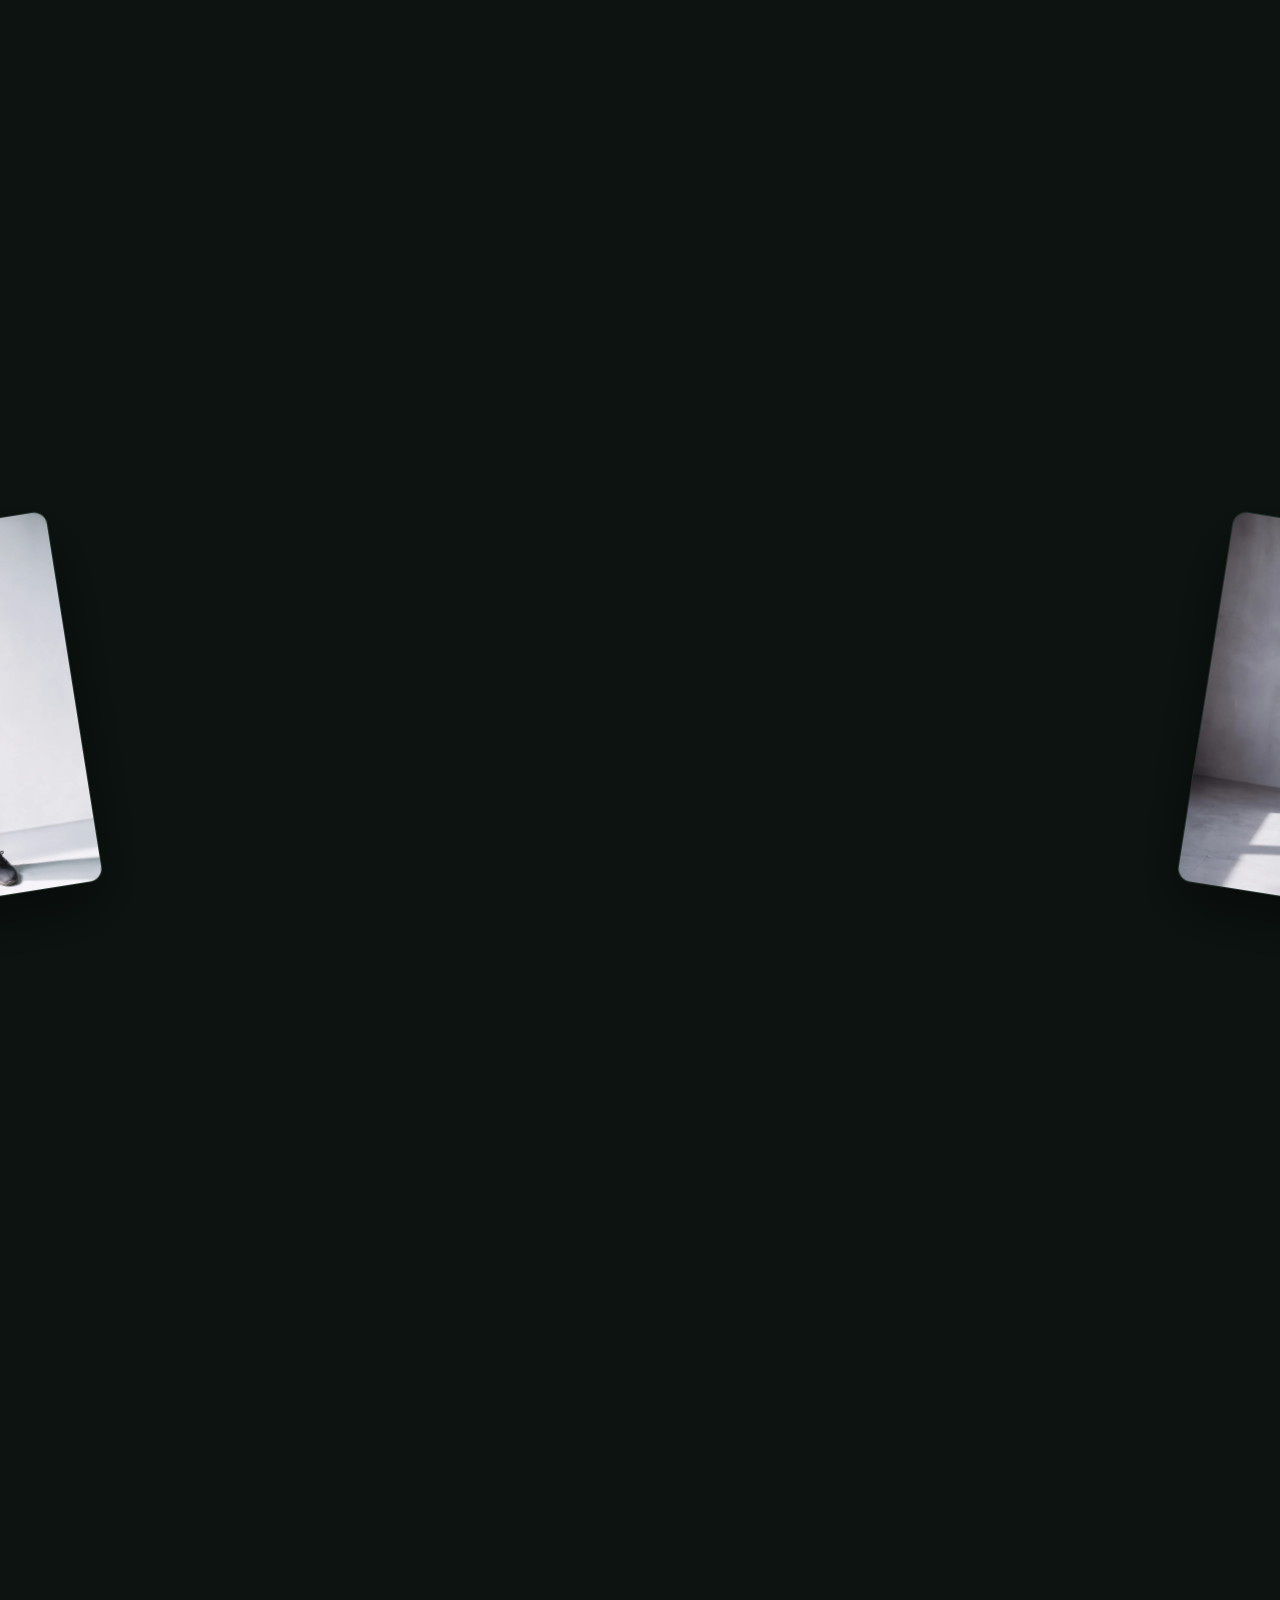
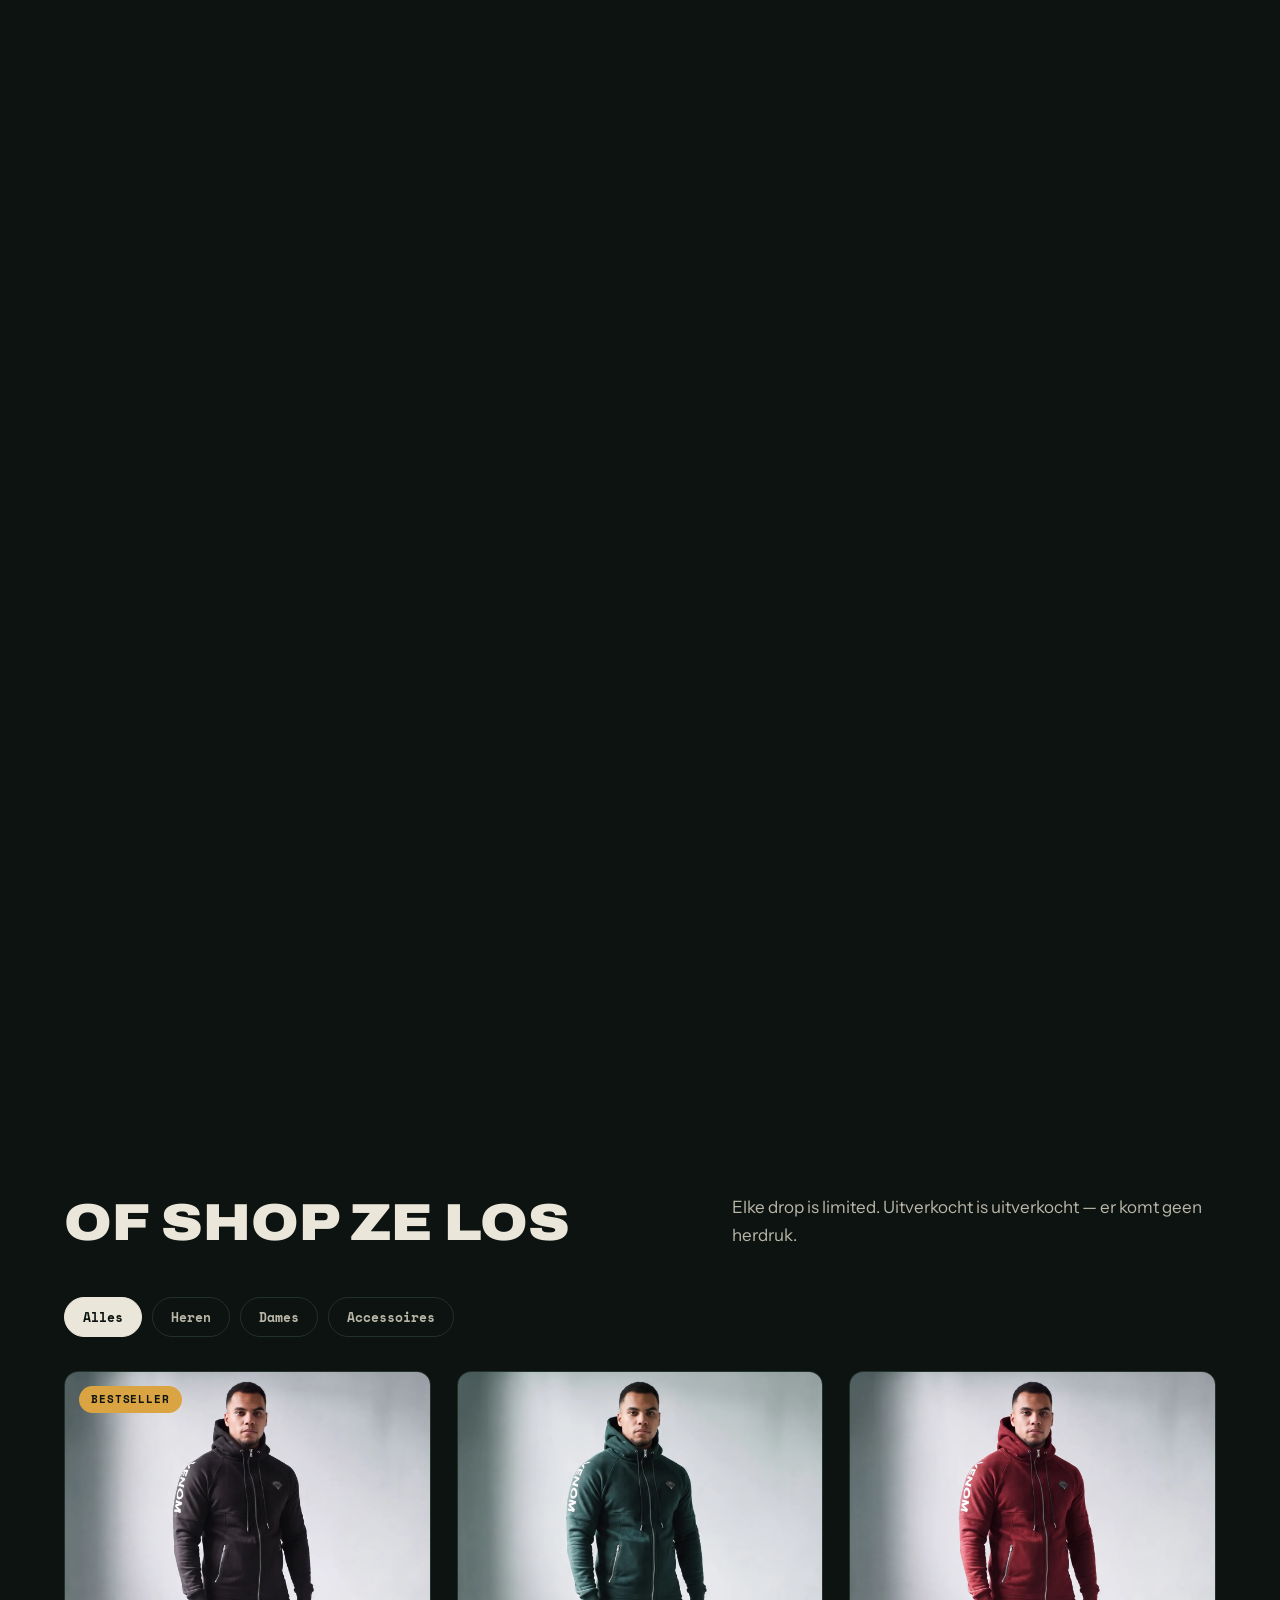
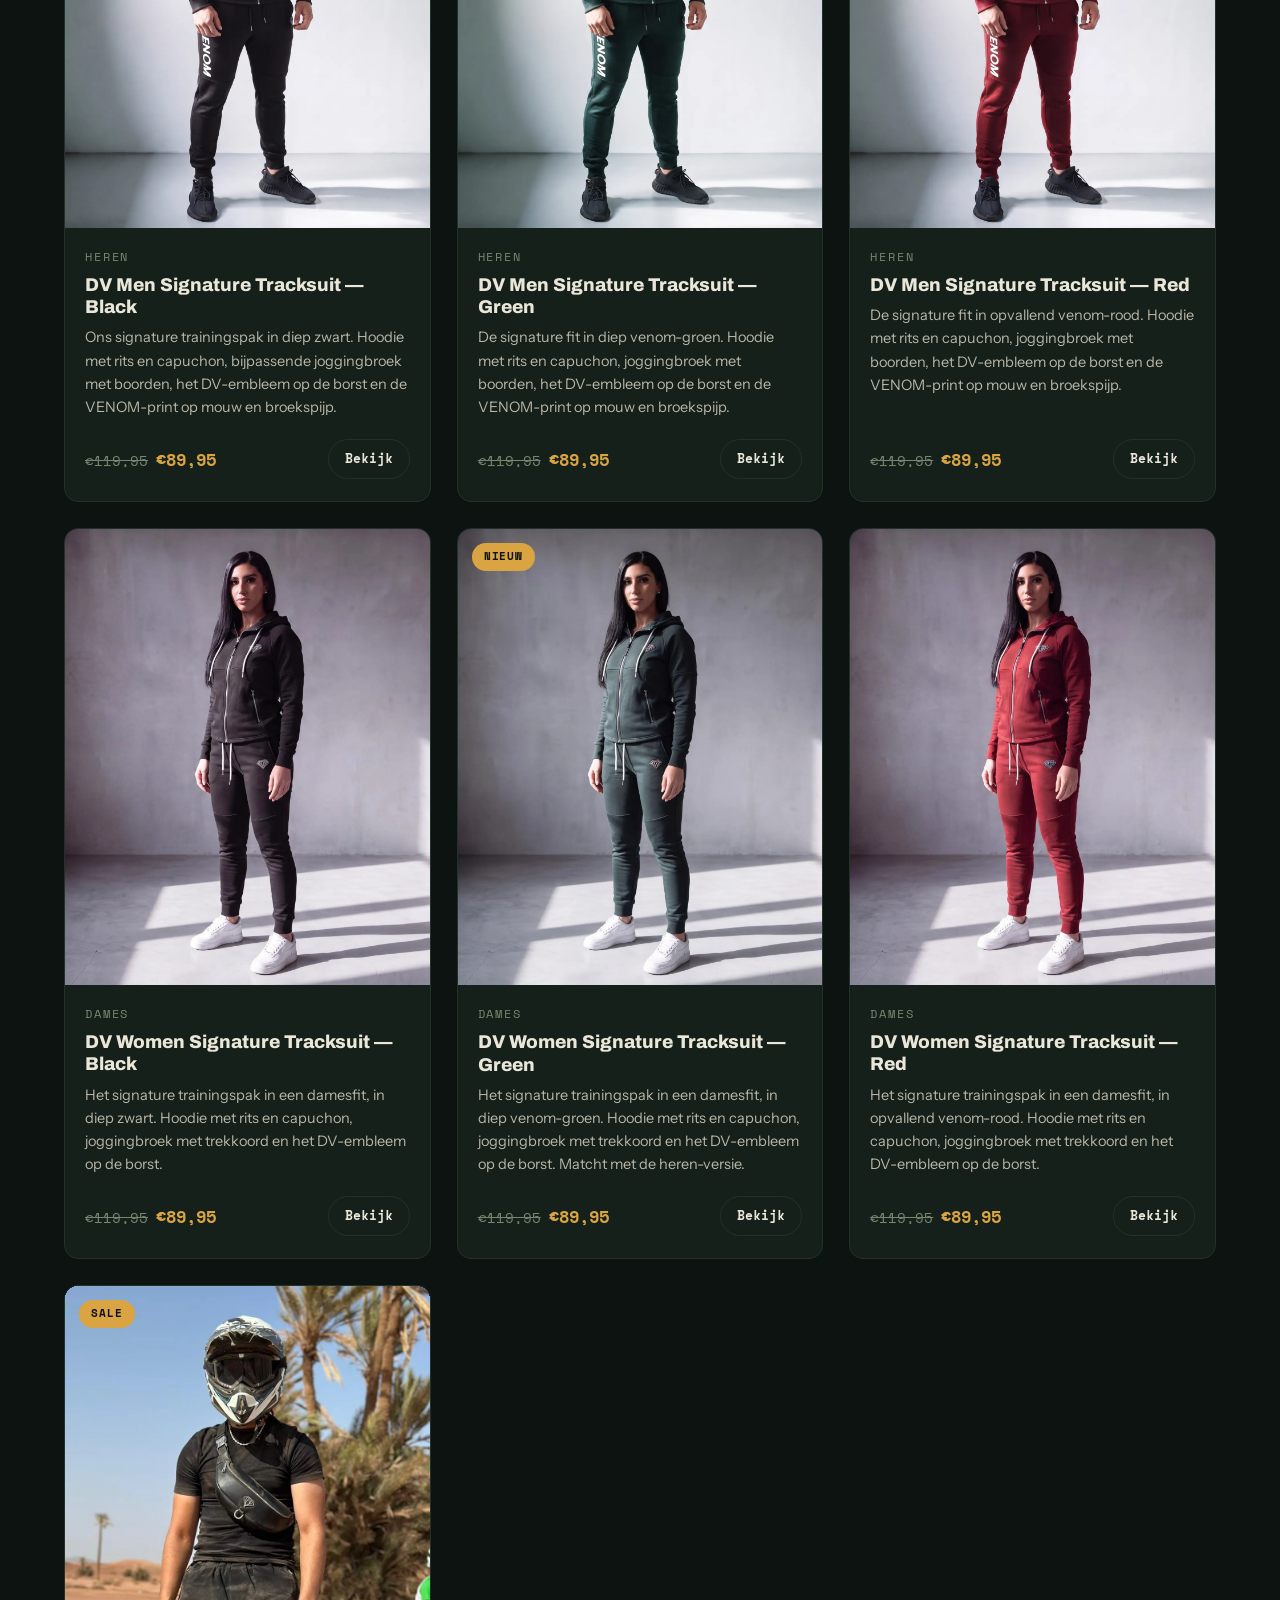
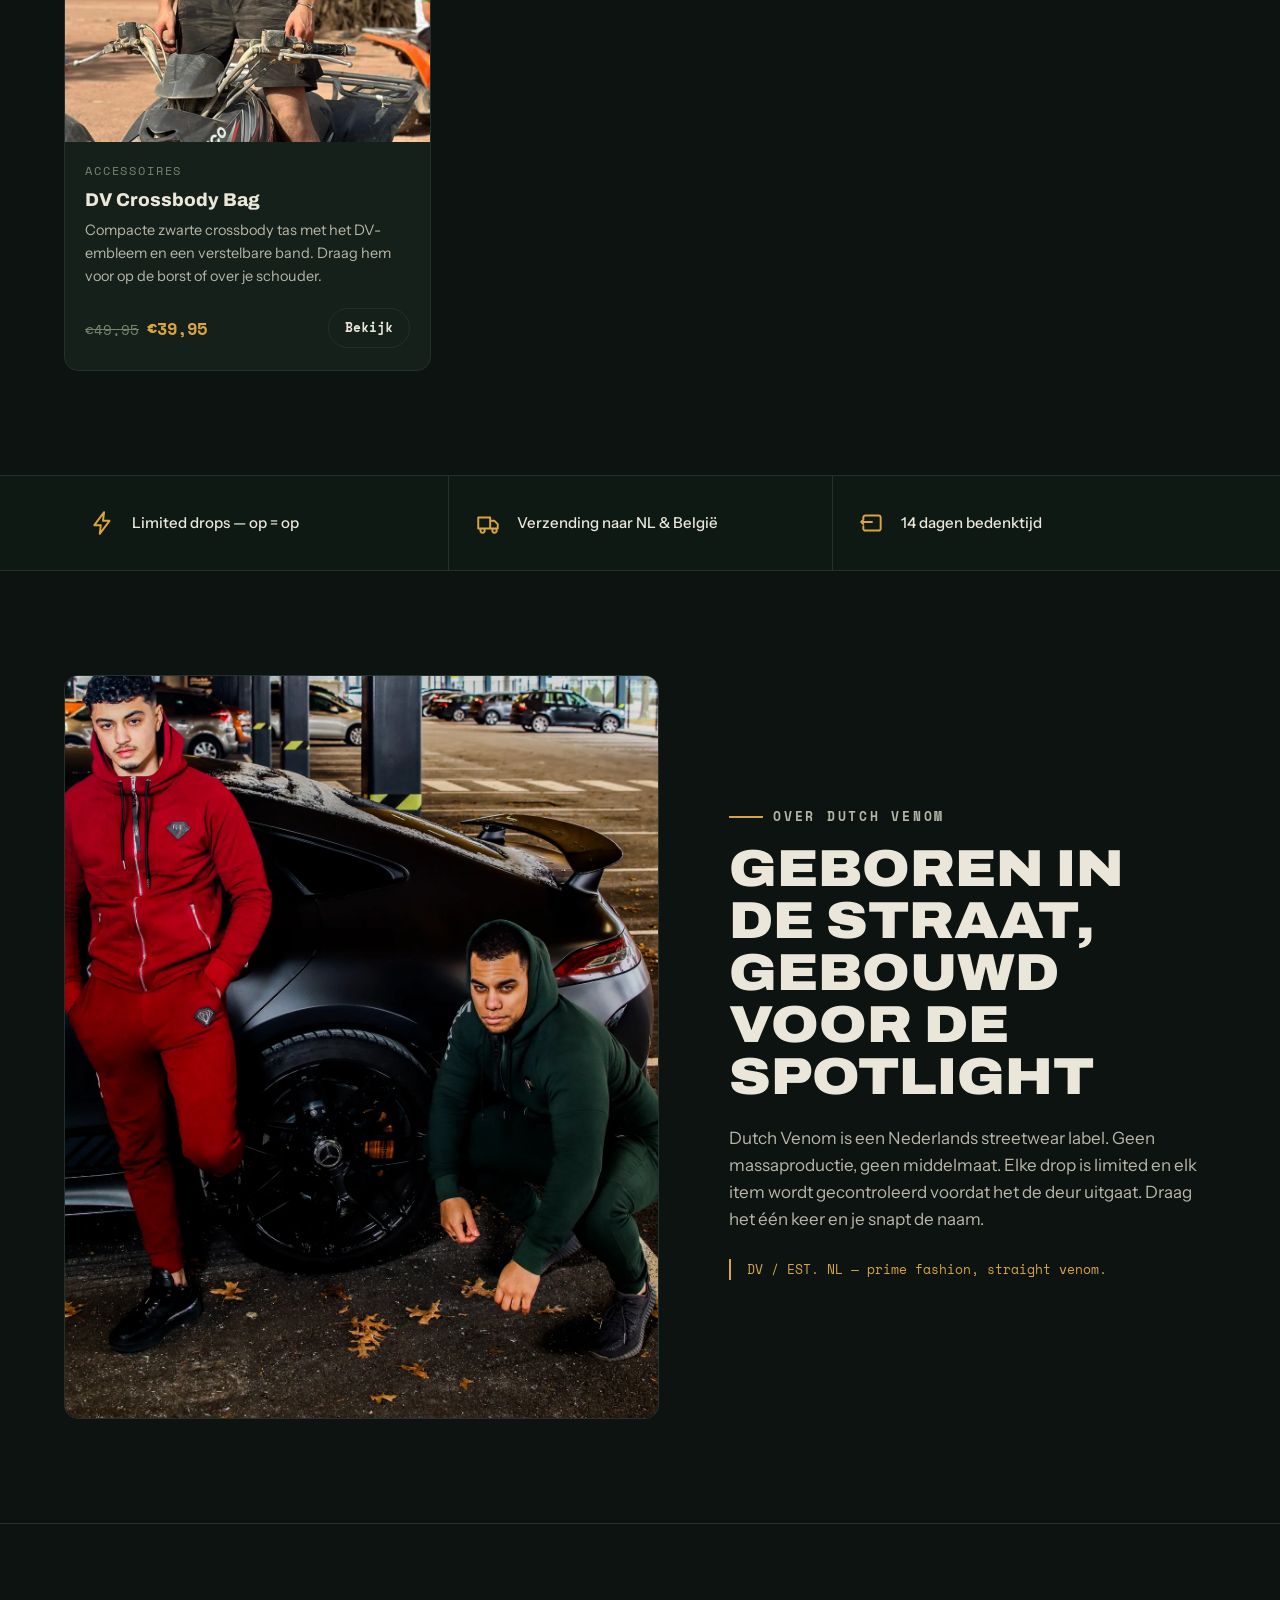
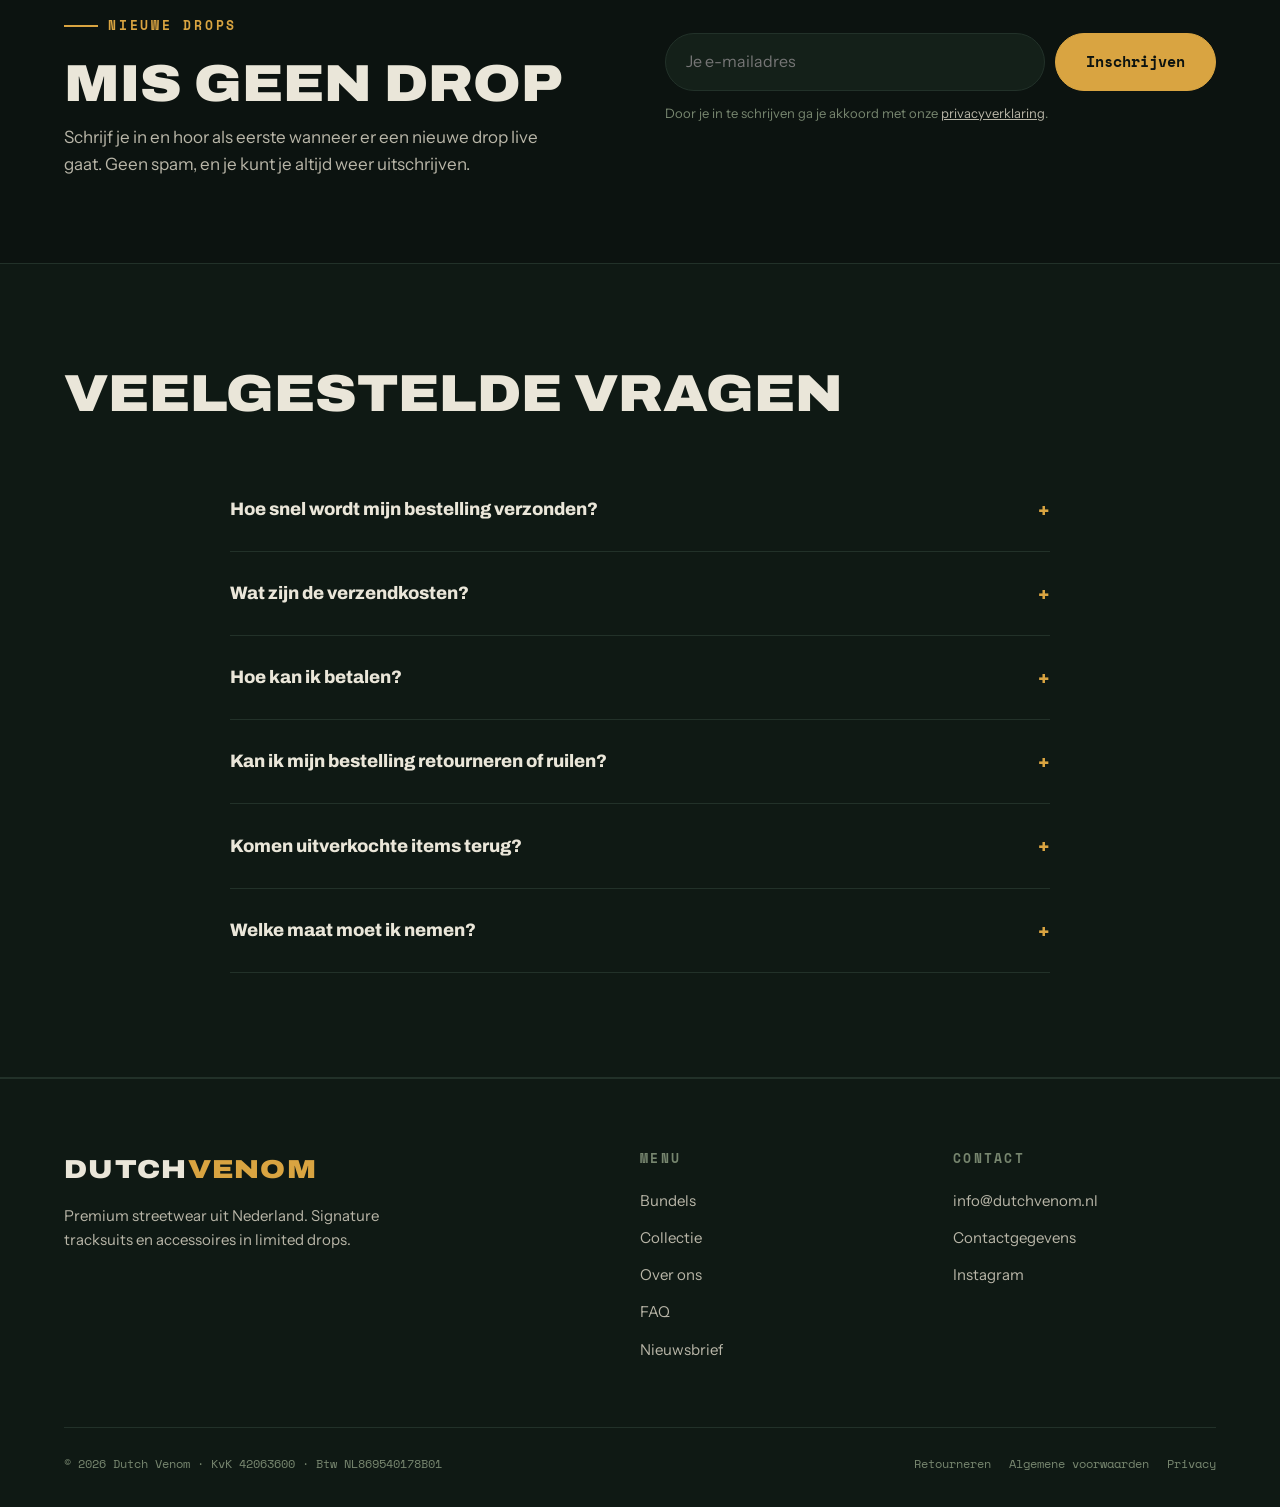
==== commit ffe4d484: "Content-update: nieuwe foto's, productlijst, voorraad per maat, juridische pagina's, nieuwsbrief - 7" ====
--- a/index.html
+++ b/index.html
@@ -4,16 +4,16 @@
   <meta charset="UTF-8">
   <meta name="viewport" content="width=device-width, initial-scale=1.0">
 
-  <title>Dutch Venom | Premium Streetwear, Tracksuits & Hoodies uit Nederland</title>
-  <meta name="description" content="Shop premium streetwear van Dutch Venom: tracksuits, hoodies, joggers en accessoires voor heren en dames. Limited drops, verzending binnen 24 uur, gratis vanaf €75.">
+  <title>Dutch Venom | Premium Tracksuits & Streetwear voor Heren en Dames</title>
+  <meta name="description" content="Shop premium tracksuits van Dutch Venom voor heren en dames, plus de DV Crossbody Bag. Limited drops, veilig betalen met iDEAL, gratis verzending vanaf €75 in Nederland en België.">
   <link rel="canonical" href="https://www.dutchvenom.nl/">
   <meta name="robots" content="index, follow">
   <meta name="theme-color" content="#0C1310">
 
   <meta property="og:type" content="website">
   <meta property="og:site_name" content="Dutch Venom">
-  <meta property="og:title" content="Dutch Venom | Premium Streetwear uit Nederland">
-  <meta property="og:description" content="Tracksuits, hoodies en accessoires. Limited drops, snelle verzending.">
+  <meta property="og:title" content="Dutch Venom | Premium Tracksuits & Streetwear">
+  <meta property="og:description" content="Signature tracksuits voor heren en dames. Limited drops, veilig betalen met iDEAL.">
   <meta property="og:url" content="https://www.dutchvenom.nl/">
   <meta property="og:image" content="https://www.dutchvenom.nl/images/og-image.jpg">
   <meta name="twitter:card" content="summary_large_image">
@@ -25,7 +25,7 @@
     "name": "Dutch Venom",
     "url": "https://www.dutchvenom.nl/",
     "logo": "https://www.dutchvenom.nl/images/og-image.jpg",
-    "description": "Nederlands streetwear label: tracksuits, hoodies en accessoires in limited drops.",
+    "description": "Nederlands streetwear label: tracksuits en accessoires in limited drops.",
     "areaServed": "NL"
   }
   </script>
@@ -303,6 +303,20 @@
       overflow:hidden;border:1px solid var(--line);background:var(--serpent);
     }
     .about-visual svg{position:absolute;inset:0;width:100%;height:100%}
+    .about-visual img{position:absolute;inset:0;width:100%;height:100%;object-fit:cover;z-index:1}
+    .about-visual.has-photo svg{display:none}
+    .nieuws{border-top:1px solid var(--line);padding:84px 0}
+    .nieuws-in{display:grid;grid-template-columns:1fr 1fr;gap:50px;align-items:center}
+    .nieuws h2{margin-bottom:14px}
+    .nieuws-in > div > p:not(.eyebrow){color:var(--bone-dim);max-width:46ch}
+    .nb-row{display:flex;gap:10px}
+    .nb-row input{flex:1;min-width:0;font:inherit;font-size:16px;color:var(--bone);background:var(--serpent);border:1px solid var(--line);border-radius:100px;padding:15px 20px}
+    .nb-row input:focus{outline:none;border-color:var(--toxin)}
+    .nb-note{font-size:13px;color:var(--moss);margin-top:12px}
+    .nb-note a{color:var(--bone-dim)}
+    .nb-msg{font-size:14.5px;margin-top:10px;min-height:1.4em;color:var(--toxin)}
+    .sr{position:absolute;width:1px;height:1px;overflow:hidden;clip:rect(0 0 0 0)}
+    .foot-legal{display:flex;gap:6px 18px;flex-wrap:wrap}
     .about h2{margin-bottom:22px}
     .about p{color:var(--bone-dim);margin-bottom:16px}
     .about .mono-note{
@@ -332,6 +346,8 @@
     .foot-brand{font-family:"Archivo",sans-serif;font-weight:900;font-stretch:118%;font-size:26px;letter-spacing:.05em;margin-bottom:14px}
     .foot-brand span{color:var(--toxin)}
     .foot-desc{color:var(--bone-dim);font-size:15px;max-width:36ch}
+    .foot-bottom a{color:var(--moss);text-decoration:none}
+    .foot-bottom a:hover{color:var(--toxin)}
     .foot-bottom{
       border-top:1px solid var(--line);padding-top:26px;
       display:flex;justify-content:space-between;gap:16px;flex-wrap:wrap;
@@ -351,6 +367,7 @@
     @media (max-width:980px){
       .grid{grid-template-columns:repeat(2,1fr)}
       .about{grid-template-columns:1fr;gap:44px}
+      .nieuws-in{grid-template-columns:1fr;gap:26px}
       .usps .wrap{grid-template-columns:1fr}
       .usp{border-left:none;border-top:1px solid var(--line)}
       .usp:first-child{border-top:none}
@@ -370,12 +387,13 @@
       section{padding:72px 0}
       .btn.ghost{margin-left:0;margin-top:12px}
       .foot-grid{grid-template-columns:1fr}
+      .nb-row{flex-direction:column}
     }
   </style>
 </head>
 <body>
 
-  <div class="announce" id="announce">Gratis verzending vanaf €75 · Voor 16:00 besteld = morgen in huis</div>
+  <div class="announce" id="announce">Gratis verzending vanaf €75 · Nederland &amp; België</div>
 
   <header>
     <div class="wrap nav">
@@ -422,7 +440,7 @@
       <div class="wrap hero-inner">
         <p class="eyebrow">Nederlands streetwear label</p>
         <h1 id="heroTitle">Streetwear met <span class="venom">gif</span> erin</h1>
-        <p class="hero-sub" id="heroSub">Premium tracksuits, hoodies en accessoires. Ontworpen in Nederland, gedragen door iedereen die opvalt.</p>
+        <p class="hero-sub" id="heroSub">Premium tracksuits en accessoires voor heren en dames. Gemaakt voor iedereen die opvalt.</p>
         <div>
           <a class="btn" href="#collectie" id="heroBtn">Shop de collectie
             <svg width="16" height="16" viewBox="0 0 24 24" fill="none" aria-hidden="true"><path d="M5 12h14m-6-6 6 6-6 6" stroke="currentColor" stroke-width="2.4" stroke-linecap="round" stroke-linejoin="round"/></svg>
@@ -477,11 +495,11 @@
         </div>
         <div class="usp reveal">
           <svg viewBox="0 0 24 24" fill="none" aria-hidden="true"><path d="M3 7h11v10H3zM14 10h4l3 3v4h-7zM7 21a2 2 0 1 0 0-4 2 2 0 0 0 0 4zm11 0a2 2 0 1 0 0-4 2 2 0 0 0 0 4z" stroke="currentColor" stroke-width="1.8" stroke-linejoin="round"/></svg>
-          <p id="usp2">Verzending binnen 24 uur</p>
+          <p id="usp2">Verzending naar NL &amp; België</p>
         </div>
         <div class="usp reveal">
           <svg viewBox="0 0 24 24" fill="none" aria-hidden="true"><path d="M4 9V7a2 2 0 0 1 2-2h12a2 2 0 0 1 2 2v10a2 2 0 0 1-2 2H6a2 2 0 0 1-2-2v-2m0-6-2 2 2 2m-2-2h10" stroke="currentColor" stroke-width="1.8" stroke-linecap="round" stroke-linejoin="round"/></svg>
-          <p id="usp3">14 dagen retourrecht</p>
+          <p id="usp3">14 dagen bedenktijd</p>
         </div>
       </div>
     </div>
@@ -489,11 +507,12 @@
     <!-- ================= OVER ================= -->
     <section id="over">
       <div class="wrap about">
-        <div class="about-visual reveal" aria-hidden="true">
-          <svg preserveAspectRatio="xMidYMid slice">
+        <div class="about-visual reveal">
+          <img id="overFoto" src="/images/uploads/sfeer-auto-heren-rood-groen.webp" alt="Twee mannen in een rood en een groen Dutch Venom trainingspak bij een auto" loading="lazy">
+          <svg preserveAspectRatio="xMidYMid slice" aria-hidden="true">
             <rect width="100%" height="100%" fill="url(#scales)"/>
           </svg>
-          <svg viewBox="0 0 24 24" fill="none" style="position:absolute;inset:22%;opacity:.9">
+          <svg viewBox="0 0 24 24" fill="none" style="position:absolute;inset:22%;opacity:.9" aria-hidden="true" id="overMark">
             <path d="M3 4l9 16L21 4h-4.5L12 13 7.5 4H3z" fill="#D9A441"/>
           </svg>
         </div>
@@ -503,6 +522,28 @@
           <p id="overTekst">Dutch Venom is een Nederlands streetwear label. Geen massaproductie, geen middelmaat. Elke drop is limited en elk item wordt gecontroleerd voordat het de deur uitgaat. Draag het één keer en je snapt de naam.</p>
           <p class="mono-note">DV / EST. NL — prime fashion, straight venom.</p>
         </div>
+      </div>
+    </section>
+
+    <!-- ================= NIEUWSBRIEF ================= -->
+    <section class="nieuws" id="nieuwsbrief">
+      <div class="wrap nieuws-in reveal">
+        <div>
+          <p class="eyebrow">Nieuwe drops</p>
+          <h2>Mis geen drop</h2>
+          <p>Schrijf je in en hoor als eerste wanneer er een nieuwe drop live gaat. Geen spam, en je kunt je altijd weer uitschrijven.</p>
+        </div>
+        <form name="nieuwsbrief" method="POST" data-netlify="true" netlify-honeypot="bot-field" id="nbForm" action="/?inschrijving=ok#nieuwsbrief">
+          <input type="hidden" name="form-name" value="nieuwsbrief">
+          <p hidden><label>Niet invullen <input name="bot-field"></label></p>
+          <label class="sr" for="nbEmail">E-mailadres</label>
+          <div class="nb-row">
+            <input id="nbEmail" type="email" name="email" required maxlength="120" placeholder="Je e-mailadres" autocomplete="email">
+            <button class="btn" type="submit">Inschrijven</button>
+          </div>
+          <p class="nb-note">Door je in te schrijven ga je akkoord met onze <a href="/privacy/">privacyverklaring</a>.</p>
+          <p class="nb-msg" id="nbMsg" role="status"></p>
+        </form>
       </div>
     </section>
 
@@ -513,23 +554,27 @@
         <div class="faq reveal">
           <details>
             <summary>Hoe snel wordt mijn bestelling verzonden?</summary>
-            <p>Bestellingen die voor 16:00 binnenkomen worden dezelfde dag verzonden. Binnen Nederland heb je je pakket meestal de volgende werkdag in huis.</p>
+            <p>We pakken je bestelling zo snel mogelijk in en verzenden hem naar Nederland of België. Zodra je pakket onderweg is, krijg je een mail. Heb je een vraag over je bestelling? Mail ons op <a href="mailto:info@dutchvenom.nl">info@dutchvenom.nl</a>.</p>
           </details>
           <details>
             <summary>Wat zijn de verzendkosten?</summary>
-            <p>Verzending binnen Nederland is gratis vanaf €75. Daaronder betaal je €4,95. We verzenden ook naar België.</p>
+            <p>Verzending kost €4,95. Vanaf €75 verzenden we gratis. We verzenden naar Nederland en België.</p>
           </details>
           <details>
-            <summary>Kan ik mijn bestelling retourneren?</summary>
-            <p>Ja, je hebt 14 dagen retourrecht. Items moeten ongedragen zijn en de labels moeten er nog aan zitten. Mail ons en we regelen het.</p>
+            <summary>Hoe kan ik betalen?</summary>
+            <p>Je rekent veilig af via Mollie, onder andere met iDEAL. Je bestelling wordt pas verwerkt als je betaling binnen is.</p>
+          </details>
+          <details>
+            <summary>Kan ik mijn bestelling retourneren of ruilen?</summary>
+            <p>Ja. Je hebt 14 dagen bedenktijd na ontvangst. Het artikel moet ongedragen zijn en de labels moeten er nog aan zitten. De retourkosten zijn voor eigen rekening. Ruilen voor een andere maat kan ook. Lees hoe het werkt op de pagina <a href="/retourneren/">retourneren</a>.</p>
           </details>
           <details>
             <summary>Komen uitverkochte items terug?</summary>
-            <p>Nee. Onze drops zijn limited: als een item uitverkocht is, komt het niet terug. Volg ons op Instagram om nieuwe drops niet te missen.</p>
+            <p>Nee. Onze drops zijn limited: als een item uitverkocht is, komt het niet terug. Schrijf je in voor de nieuwsbrief of volg ons op Instagram om nieuwe drops niet te missen.</p>
           </details>
           <details>
-            <summary>Hoe vallen de maten?</summary>
-            <p>Onze tracksuits en hoodies hebben een oversized fit. Wil je het strakker? Bestel dan een maat kleiner. Bij elk product staat een maatadvies.</p>
+            <summary>Welke maat moet ik nemen?</summary>
+            <p>Op elke productpagina zie je welke maten er zijn. Twijfel je tussen twee maten? Mail ons op <a href="mailto:info@dutchvenom.nl">info@dutchvenom.nl</a>, dan denken we met je mee.</p>
           </details>
         </div>
       </div>
@@ -541,7 +586,7 @@
         <div class="foot-grid">
           <div>
             <p class="foot-brand">DUTCH<span>VENOM</span></p>
-            <p class="foot-desc" id="footDesc">Premium streetwear uit Nederland. Tracksuits, hoodies en accessoires in limited drops.</p>
+            <p class="foot-desc" id="footDesc">Premium streetwear uit Nederland. Signature tracksuits en accessoires in limited drops.</p>
           </div>
           <div>
             <h3>Menu</h3>
@@ -550,20 +595,22 @@
               <li><a href="#collectie">Collectie</a></li>
               <li><a href="#over">Over ons</a></li>
               <li><a href="#faq">FAQ</a></li>
+              <li><a href="#nieuwsbrief">Nieuwsbrief</a></li>
             </ul>
           </div>
           <div>
             <h3>Contact</h3>
             <ul>
               <li><a href="mailto:info@dutchvenom.nl" id="footEmail">info@dutchvenom.nl</a></li>
-              <li><a href="https://instagram.com/dutchvenom" id="footInsta" rel="noopener" target="_blank">Instagram</a></li>
-              <li><a href="https://tiktok.com/@dutchvenom" id="footTiktok" rel="noopener" target="_blank">TikTok</a></li>
+              <li><a href="/contact/">Contactgegevens</a></li>
+              <li><a href="https://www.instagram.com/dtchvenom/" id="footInsta" rel="noopener" target="_blank">Instagram</a></li>
+              <li id="footTiktokLi" hidden><a href="#" id="footTiktok" rel="noopener" target="_blank">TikTok</a></li>
             </ul>
           </div>
         </div>
         <div class="foot-bottom">
-          <span>© <span id="year"></span> Dutch Venom — Alle rechten voorbehouden</span>
-          <span>KVK &amp; BTW op aanvraag · NL</span>
+          <span>© <span id="year"></span> Dutch Venom · <span id="footReg">KvK 42063600 · Btw NL869540178B01</span></span>
+          <span class="foot-legal"><a href="/retourneren/">Retourneren</a><a href="/voorwaarden/">Algemene voorwaarden</a><a href="/privacy/">Privacy</a></span>
         </div>
       </div>
     </footer>
@@ -887,8 +934,17 @@
       var btn = document.getElementById("heroBtn");
       if(s.hero_knop_tekst) btn.childNodes[0].textContent = s.hero_knop_tekst + " ";
       if(s.email){ document.getElementById("footEmail").href = "mailto:" + s.email; }
-      if(s.instagram){ document.getElementById("footInsta").href = s.instagram; }
-      if(s.tiktok){ document.getElementById("footTiktok").href = s.tiktok; }
+      var ig = document.getElementById("footInsta");
+      if(s.instagram){ ig.href = s.instagram; } else if(ig) { ig.parentNode.hidden = true; }
+      if(s.tiktok){ document.getElementById("footTiktok").href = s.tiktok; document.getElementById("footTiktokLi").hidden = false; }
+      if(s.kvk || s.btw){
+        document.getElementById("footReg").textContent = [s.kvk ? "KvK " + s.kvk : "", s.btw ? "Btw " + s.btw : ""].filter(Boolean).join(" · ");
+      }
+      var of = document.getElementById("overFoto");
+      if(of){
+        if(s.over_foto){ setImg(of, s.over_foto, "(max-width:980px) 92vw, 520px"); of.parentNode.classList.add("has-photo"); }
+        else { of.remove(); }
+      }
       if(s.seo_titel) document.title = s.seo_titel;
       if(s.seo_beschrijving){
         var m = document.querySelector('meta[name="description"]');
@@ -904,6 +960,22 @@
       }
     }
 
+    /* nieuwsbrief: versturen zonder pagina te verlaten (valt terug op gewoon versturen) */
+    var nb = document.getElementById("nbForm");
+    if(nb){
+      if(/inschrijving=ok/.test(location.search)) document.getElementById("nbMsg").textContent = "Top, je bent ingeschreven!";
+      nb.addEventListener("submit", function(e){
+        e.preventDefault();
+        var msg = document.getElementById("nbMsg"), email = document.getElementById("nbEmail");
+        if(!email.value || !/^[^\s@]+@[^\s@]+\.[^\s@]{2,}$/.test(email.value.trim())){ msg.textContent = "Vul een geldig e-mailadres in."; email.focus(); return; }
+        var btn = nb.querySelector("button"); btn.disabled = true;
+        fetch("/", { method: "POST", headers: {"Content-Type": "application/x-www-form-urlencoded"}, body: new URLSearchParams(new FormData(nb)).toString() })
+          .then(function(r){ if(!r.ok) throw new Error(); msg.textContent = "Top, je bent ingeschreven!"; nb.reset(); })
+          .catch(function(){ msg.textContent = "Inschrijven lukte niet. Probeer het later opnieuw."; })
+          .then(function(){ btn.disabled = false; });
+      });
+    }
+
     fetch("/content/bundles.json").then(function(r){ return r.json(); })
       .then(renderBundles)
       .catch(function(){ document.getElementById("bundels").style.display = "none"; });
